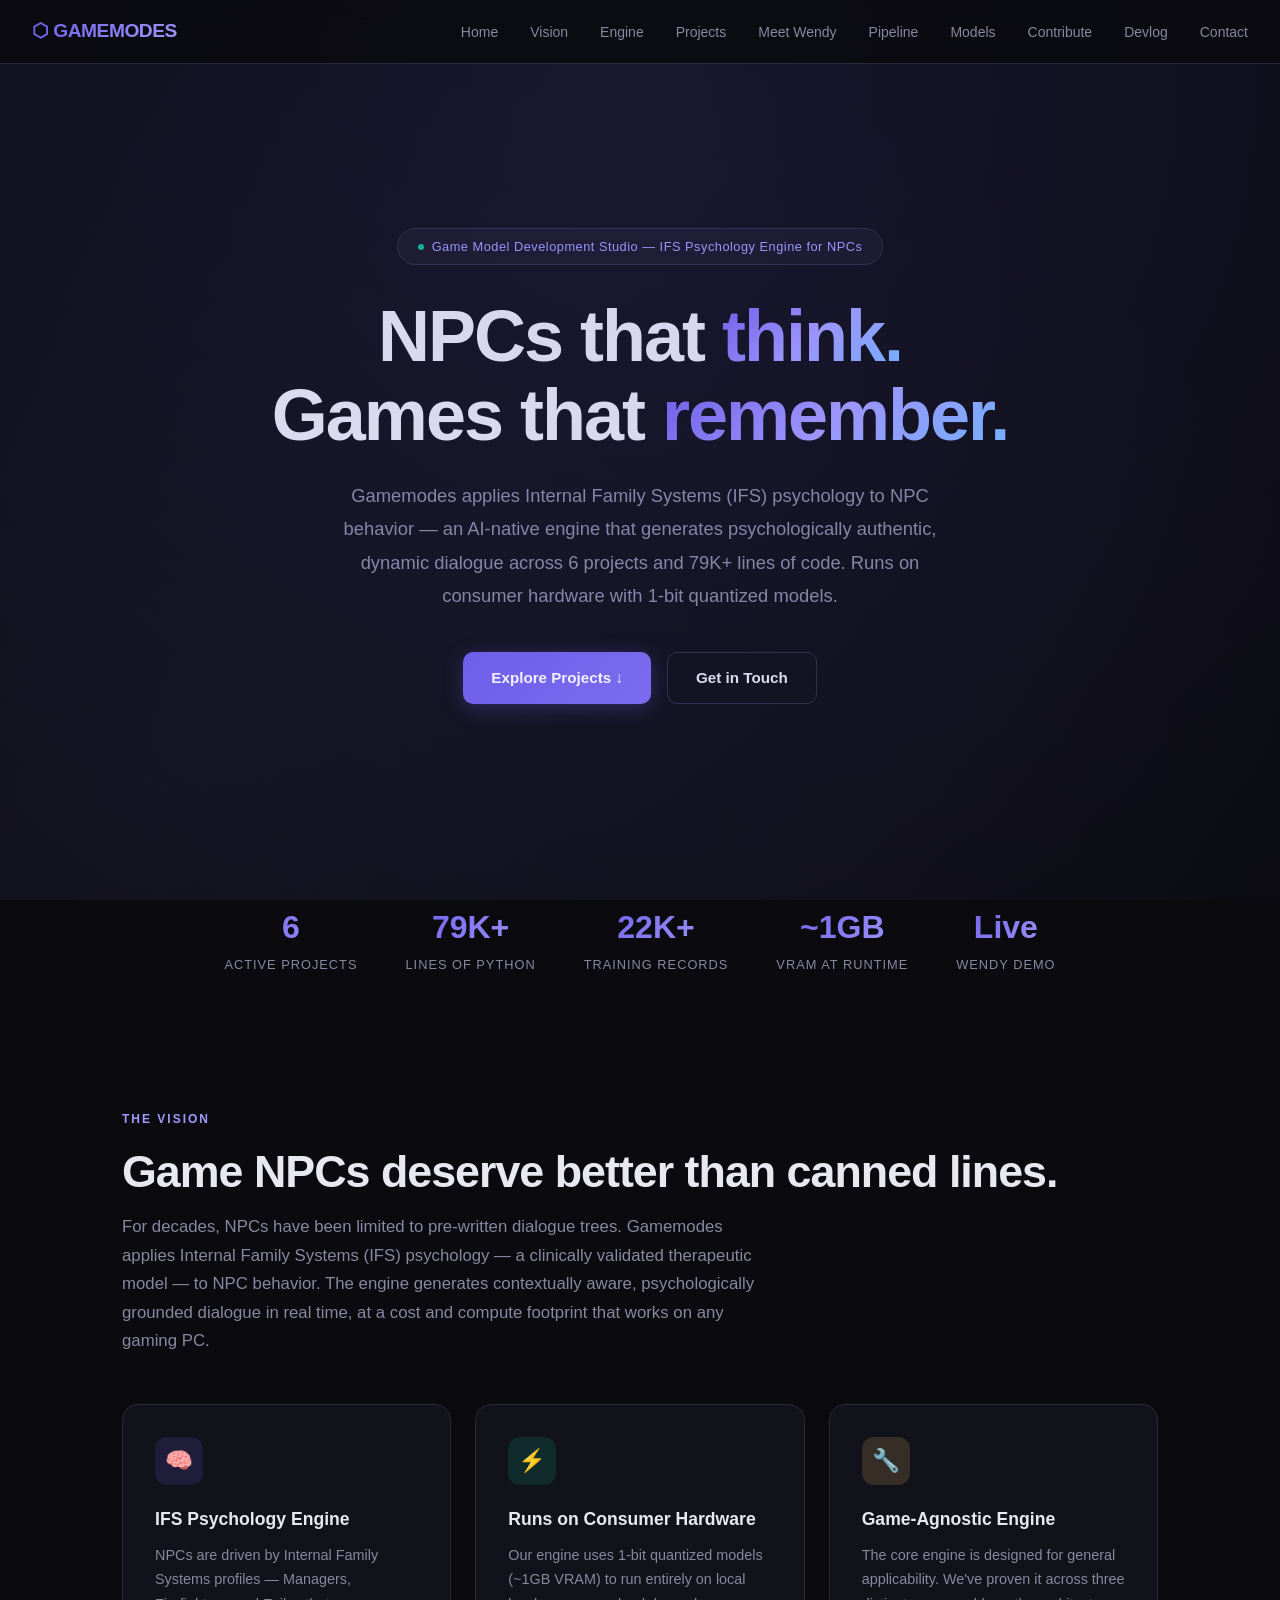
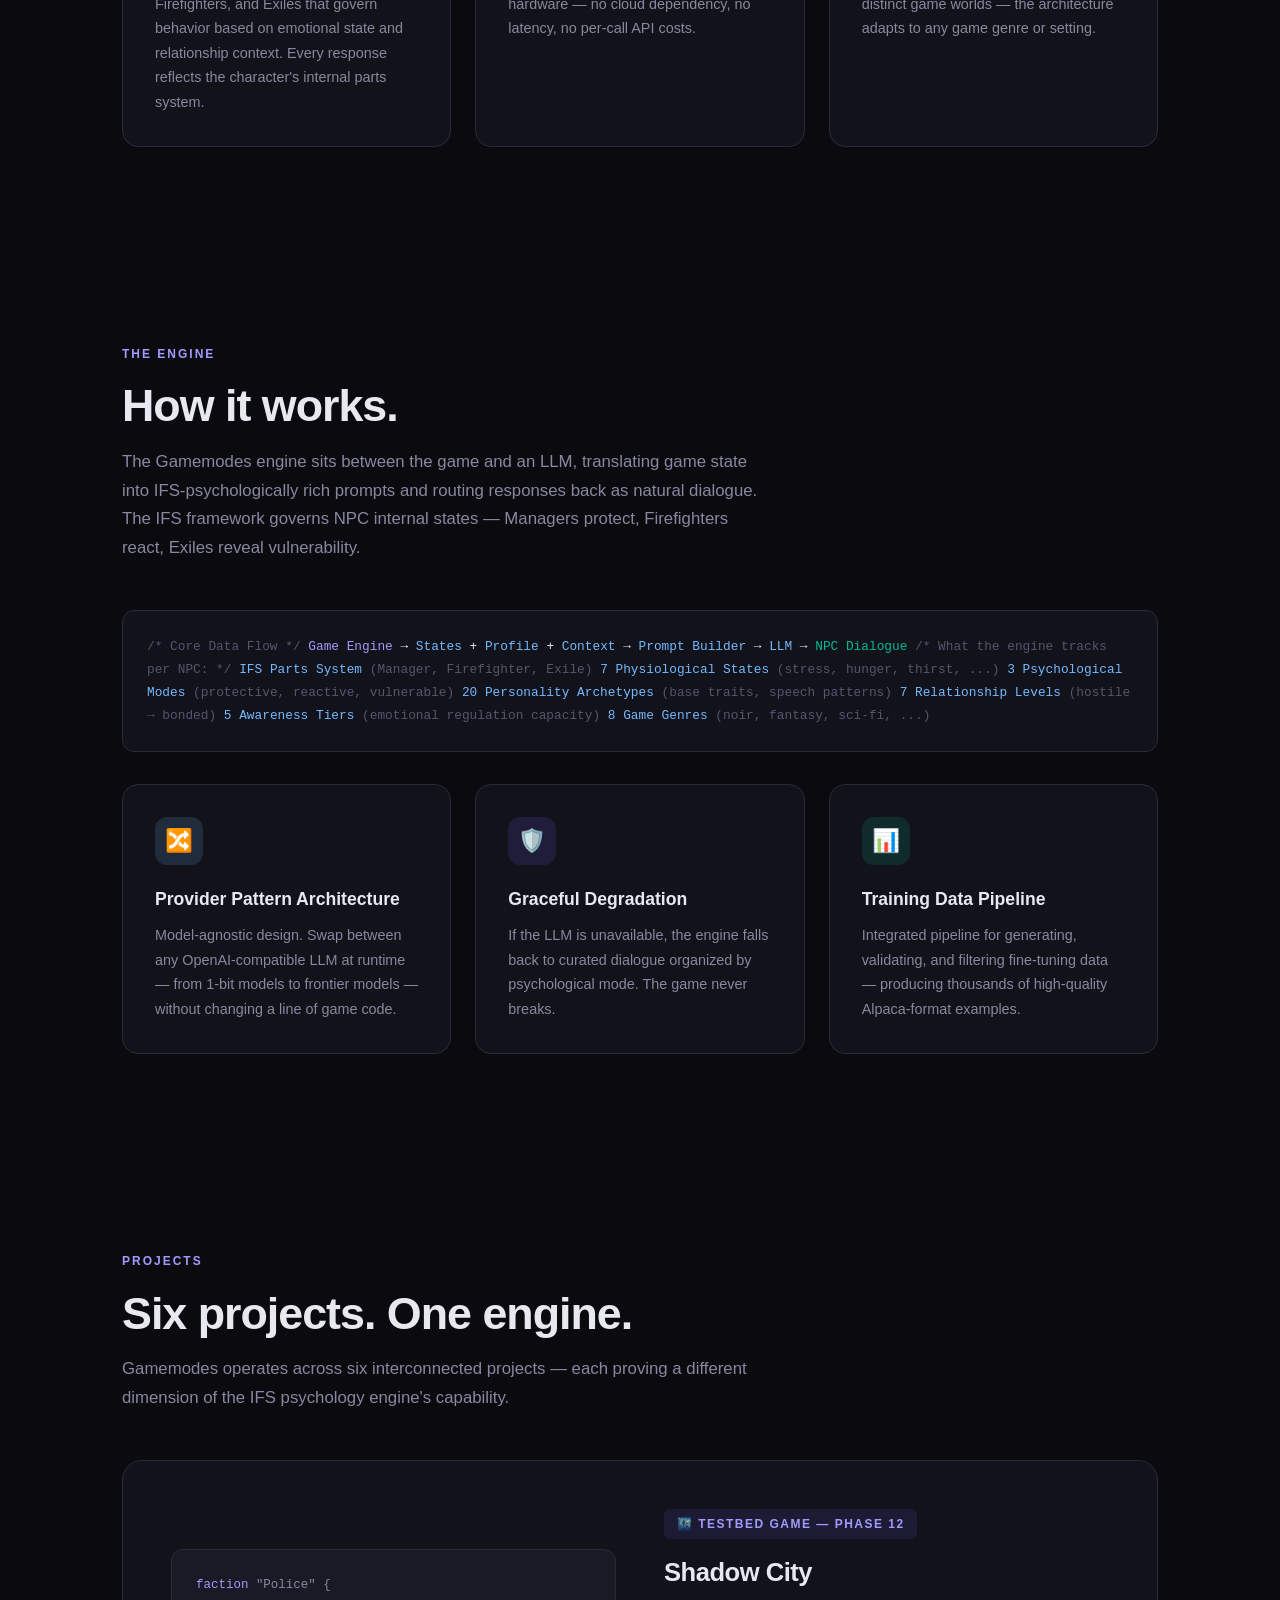
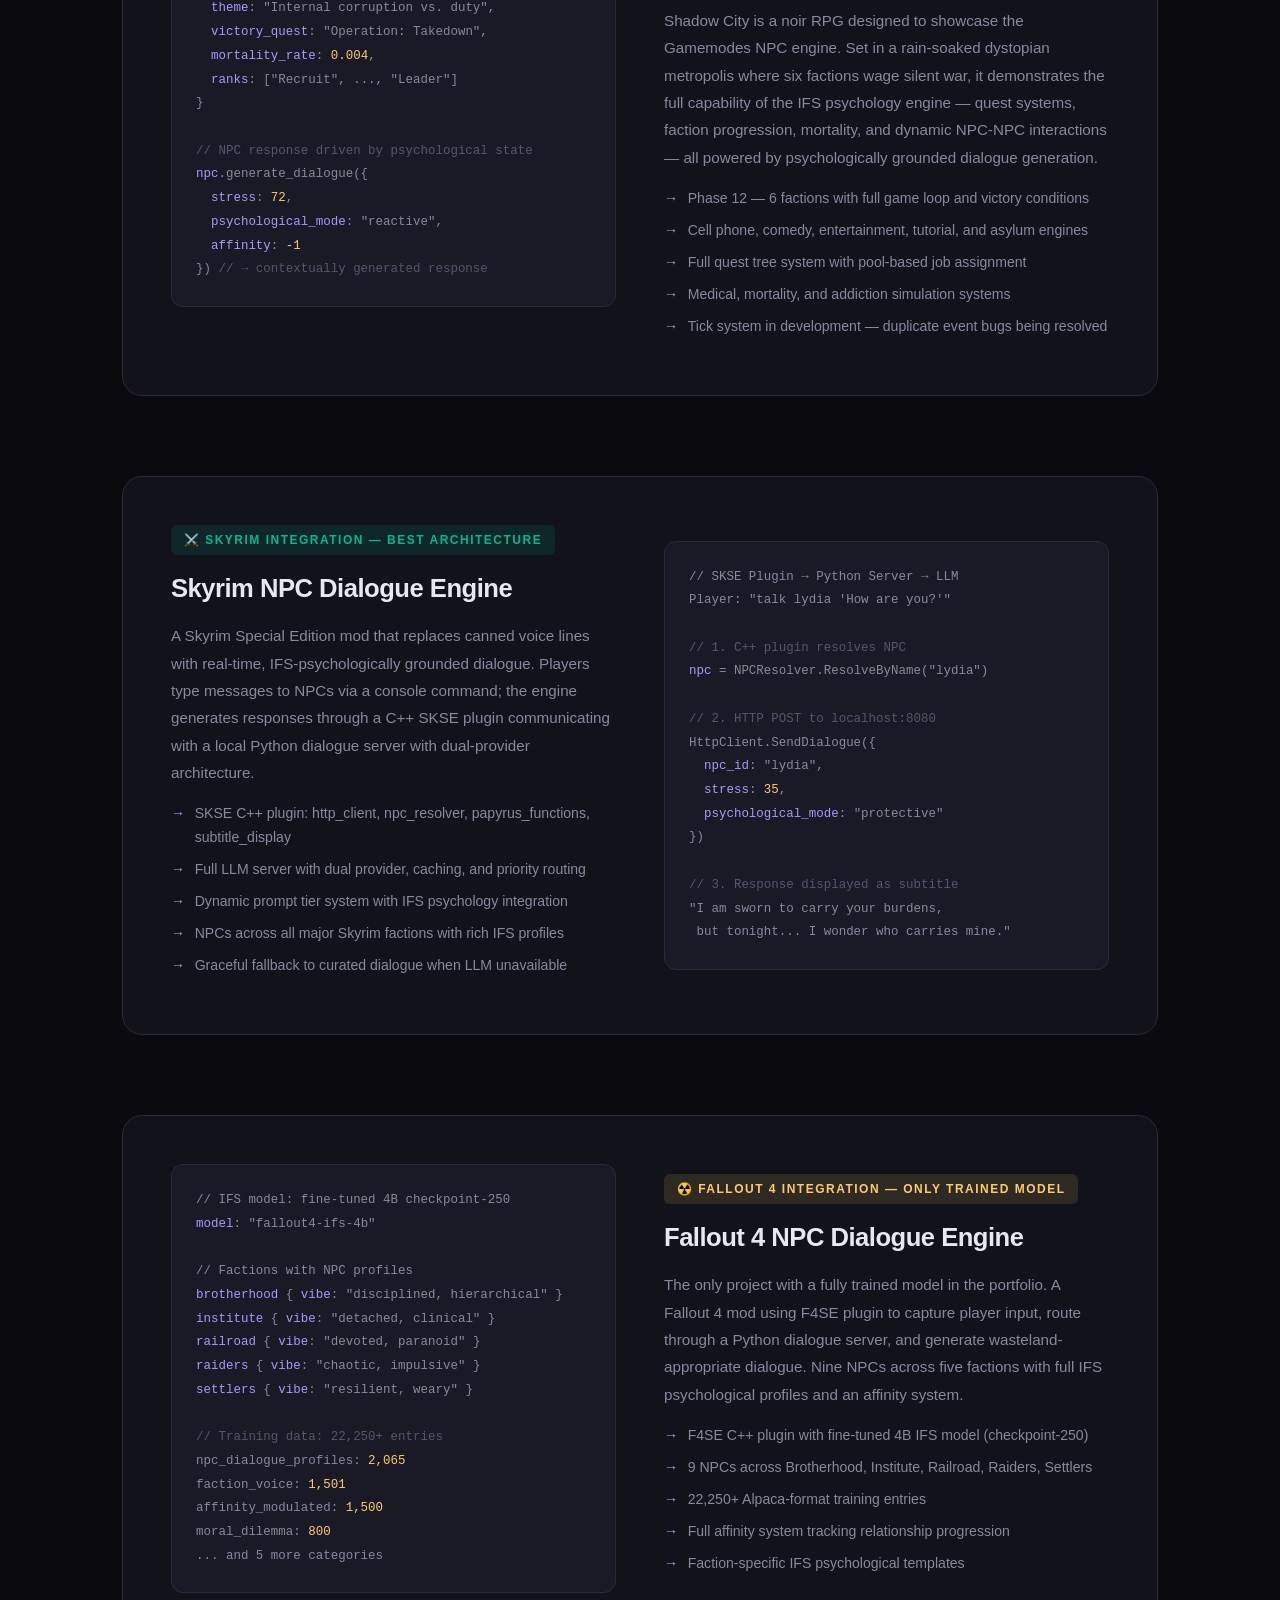
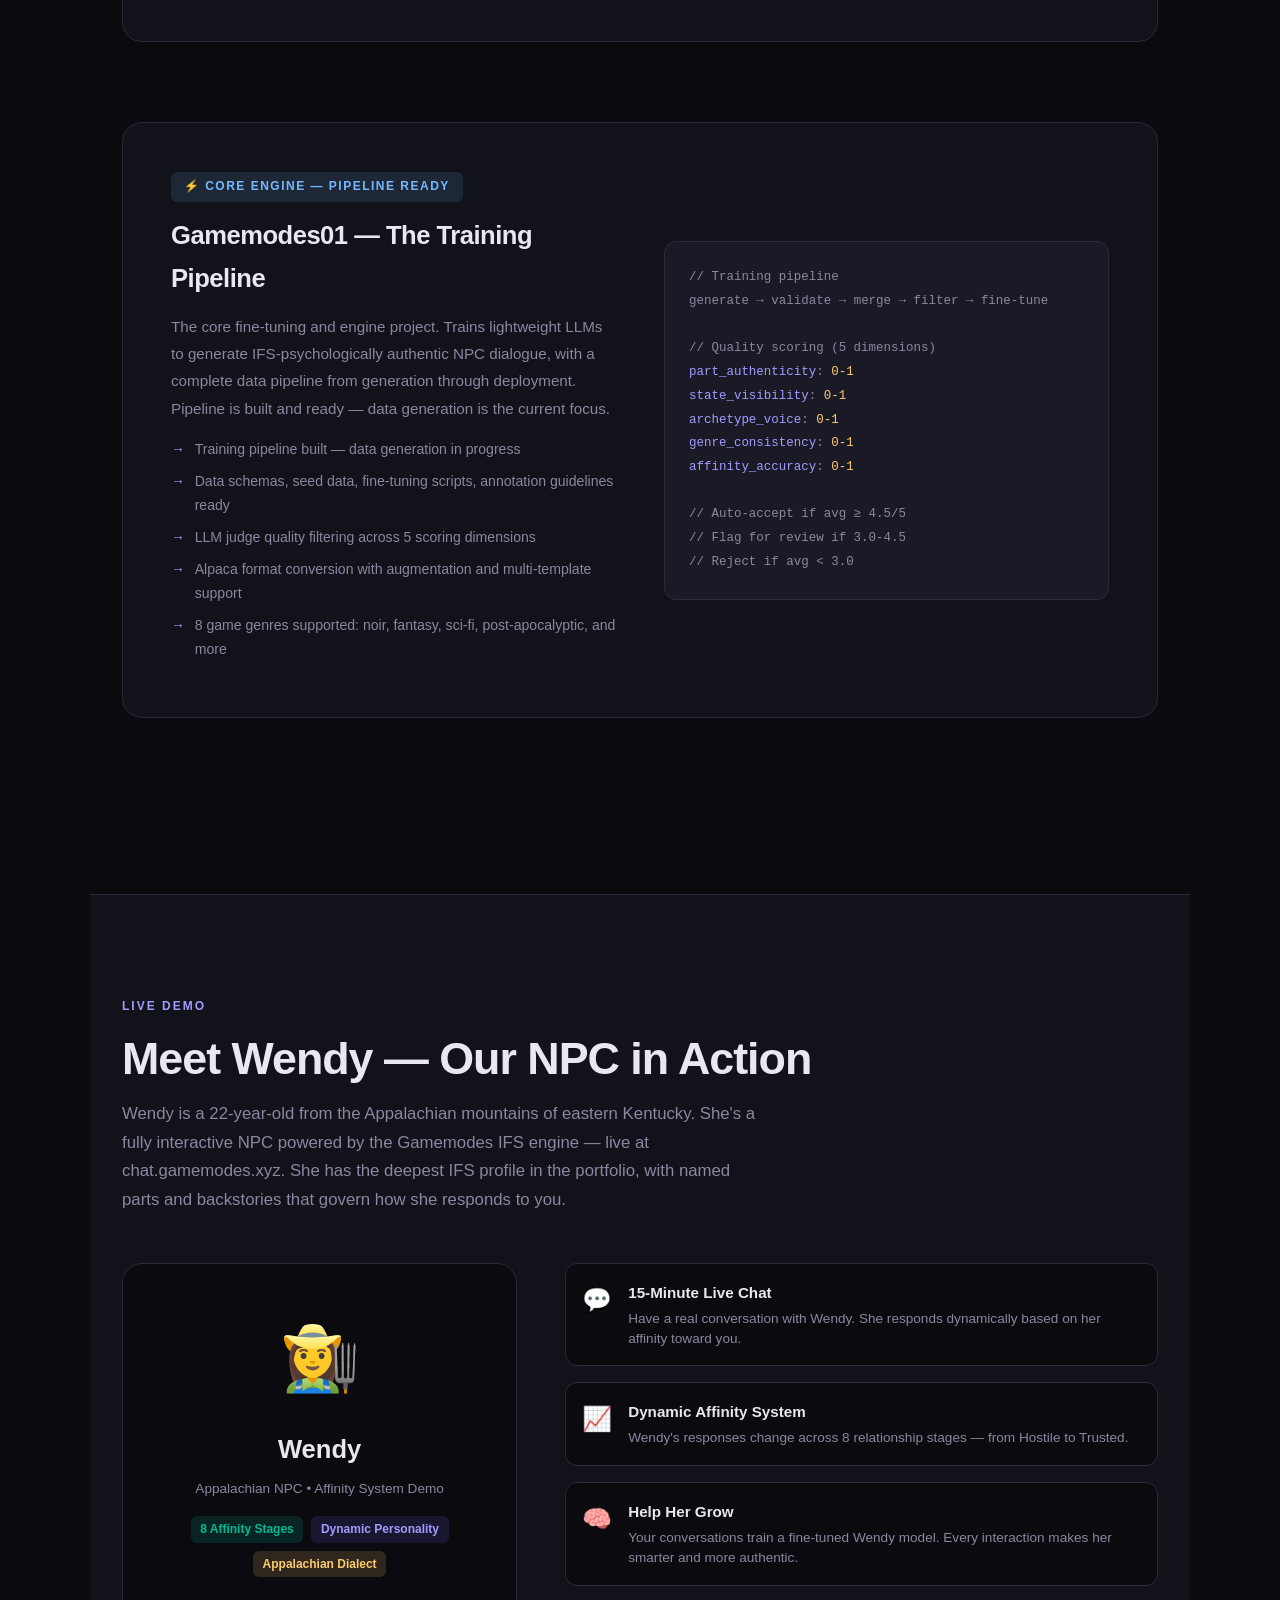
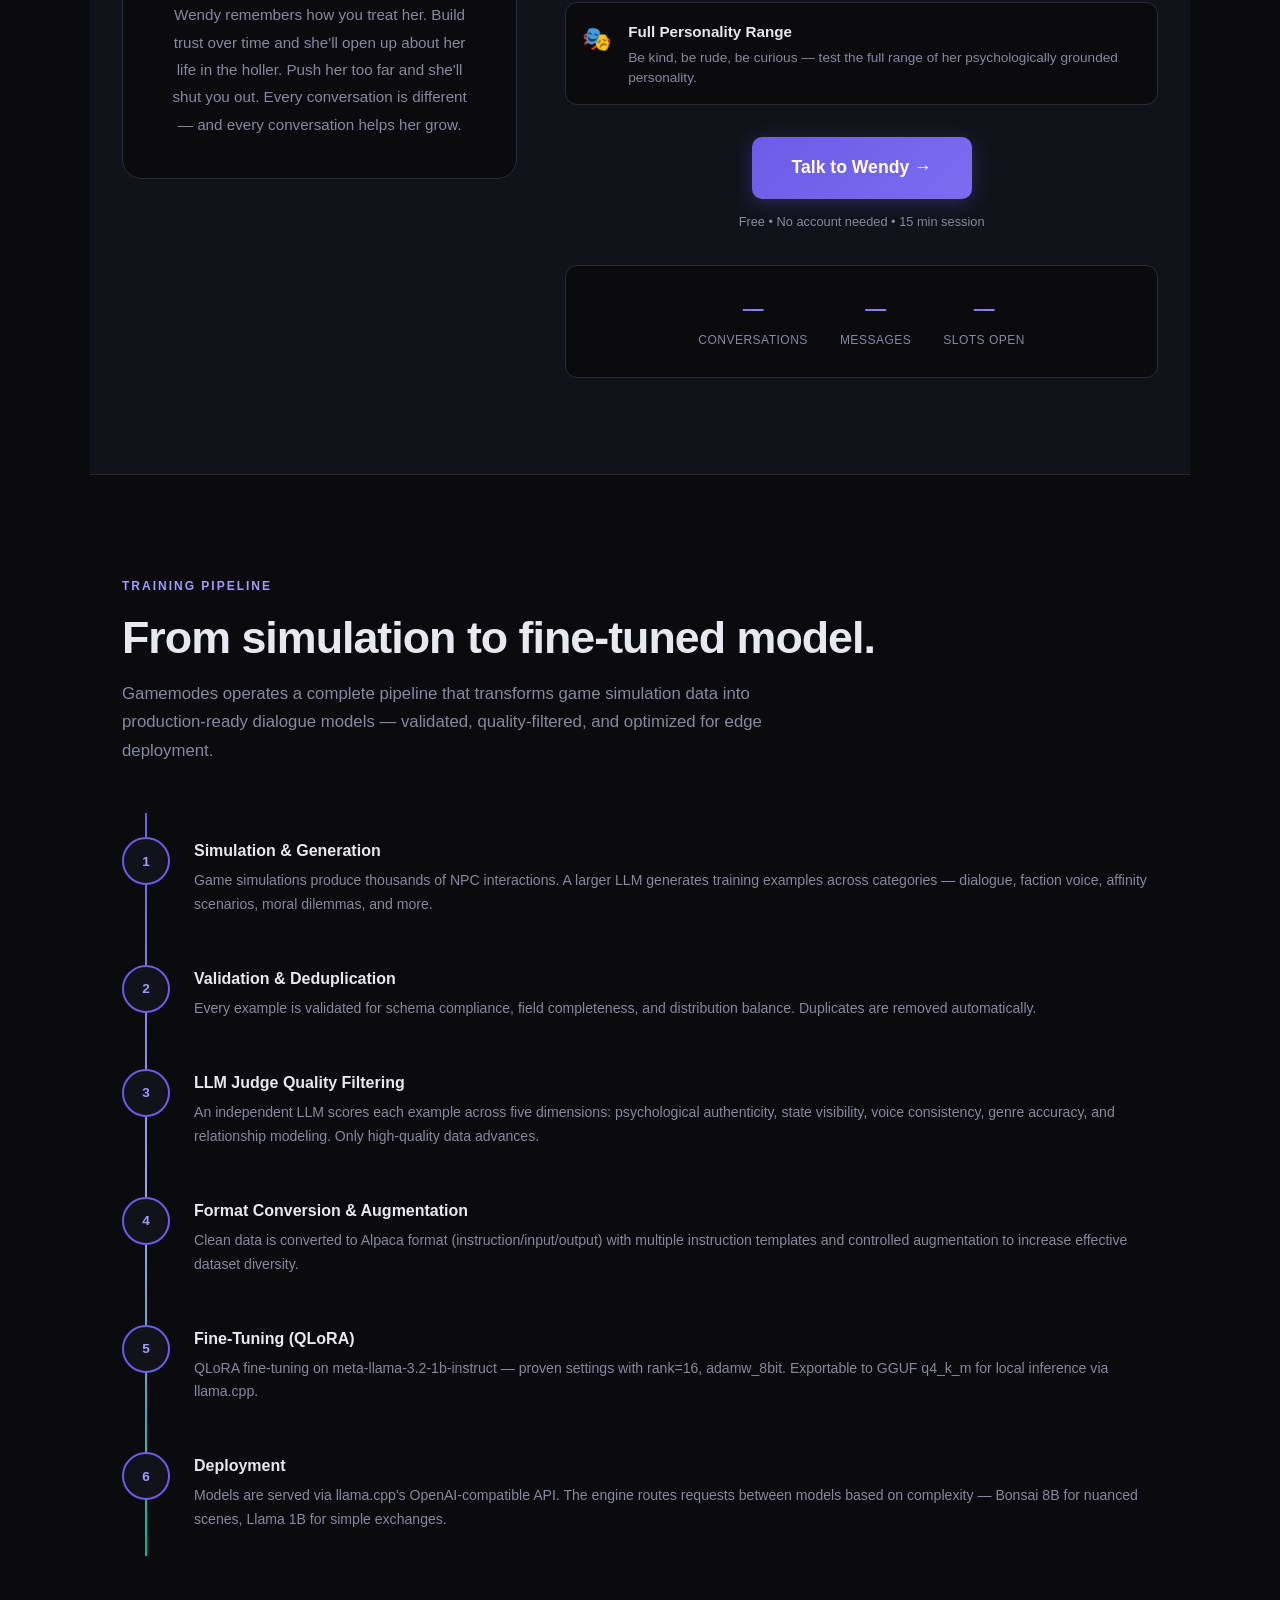
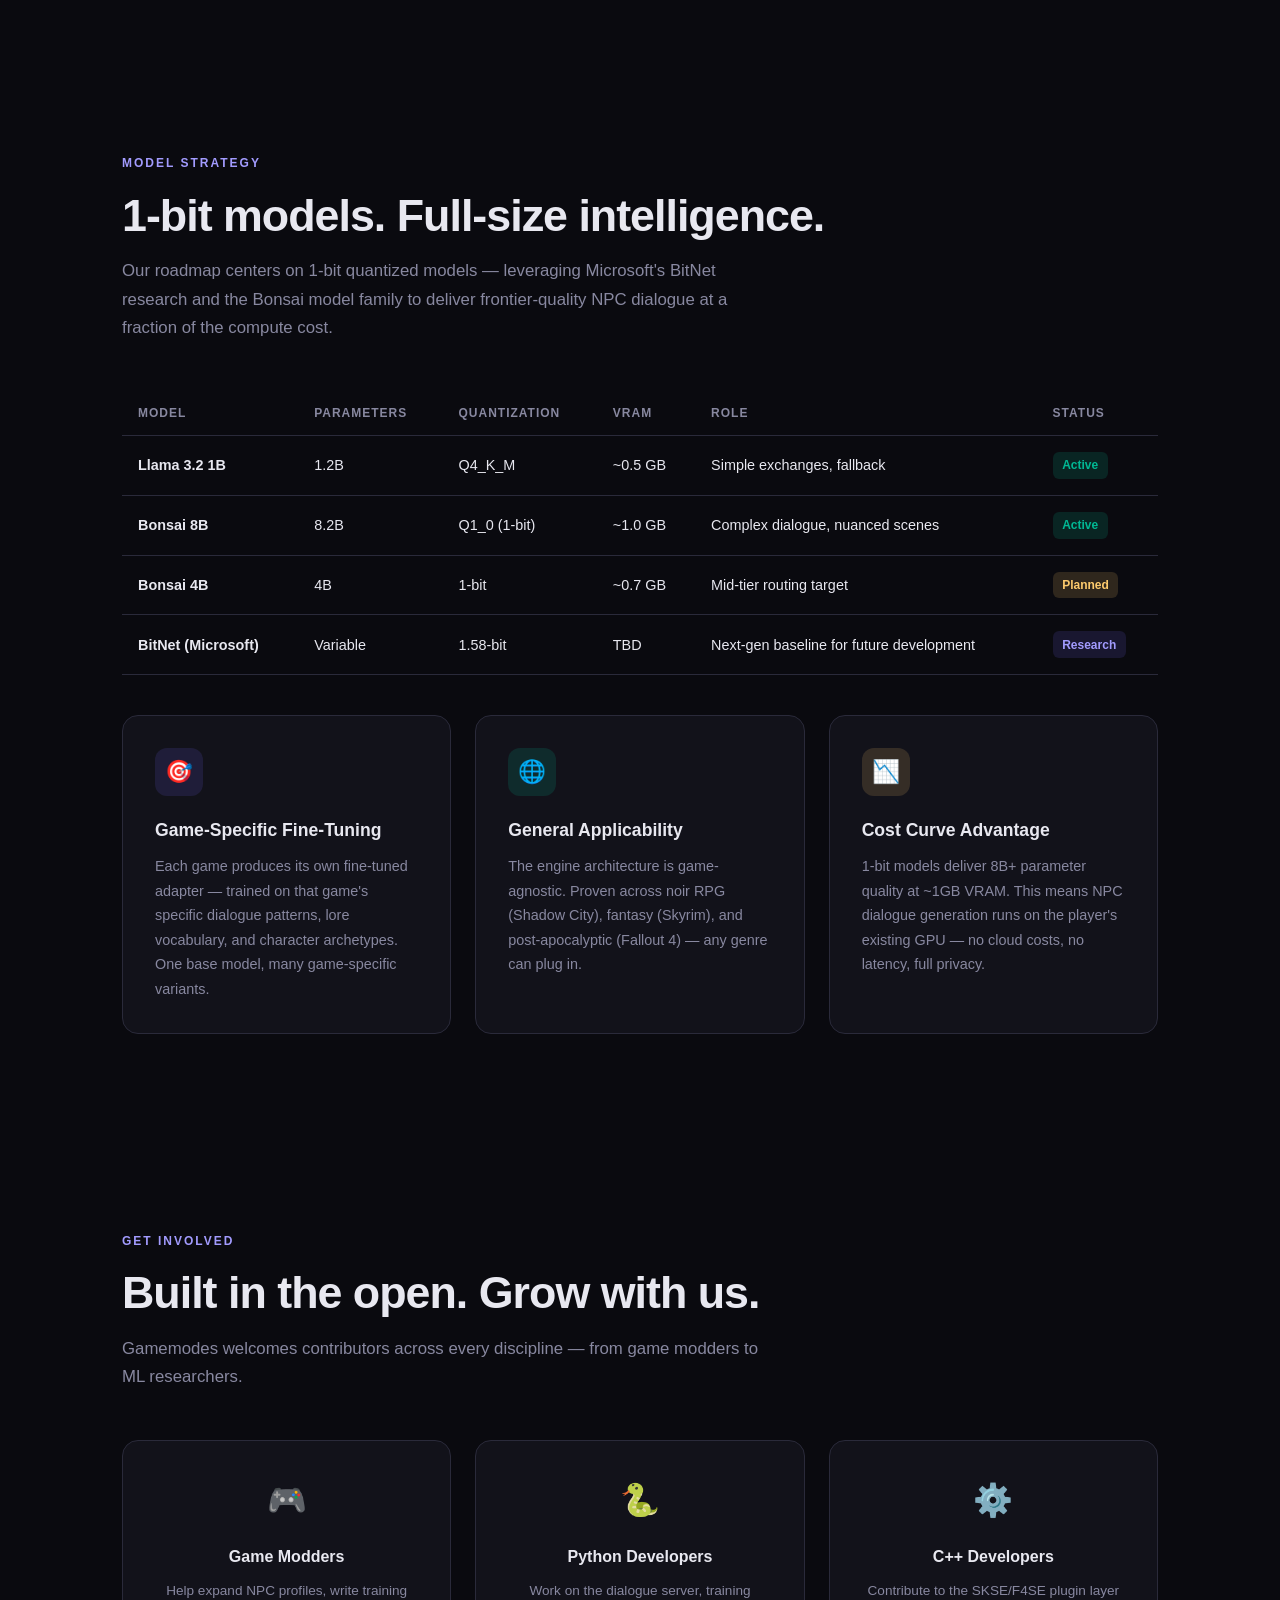
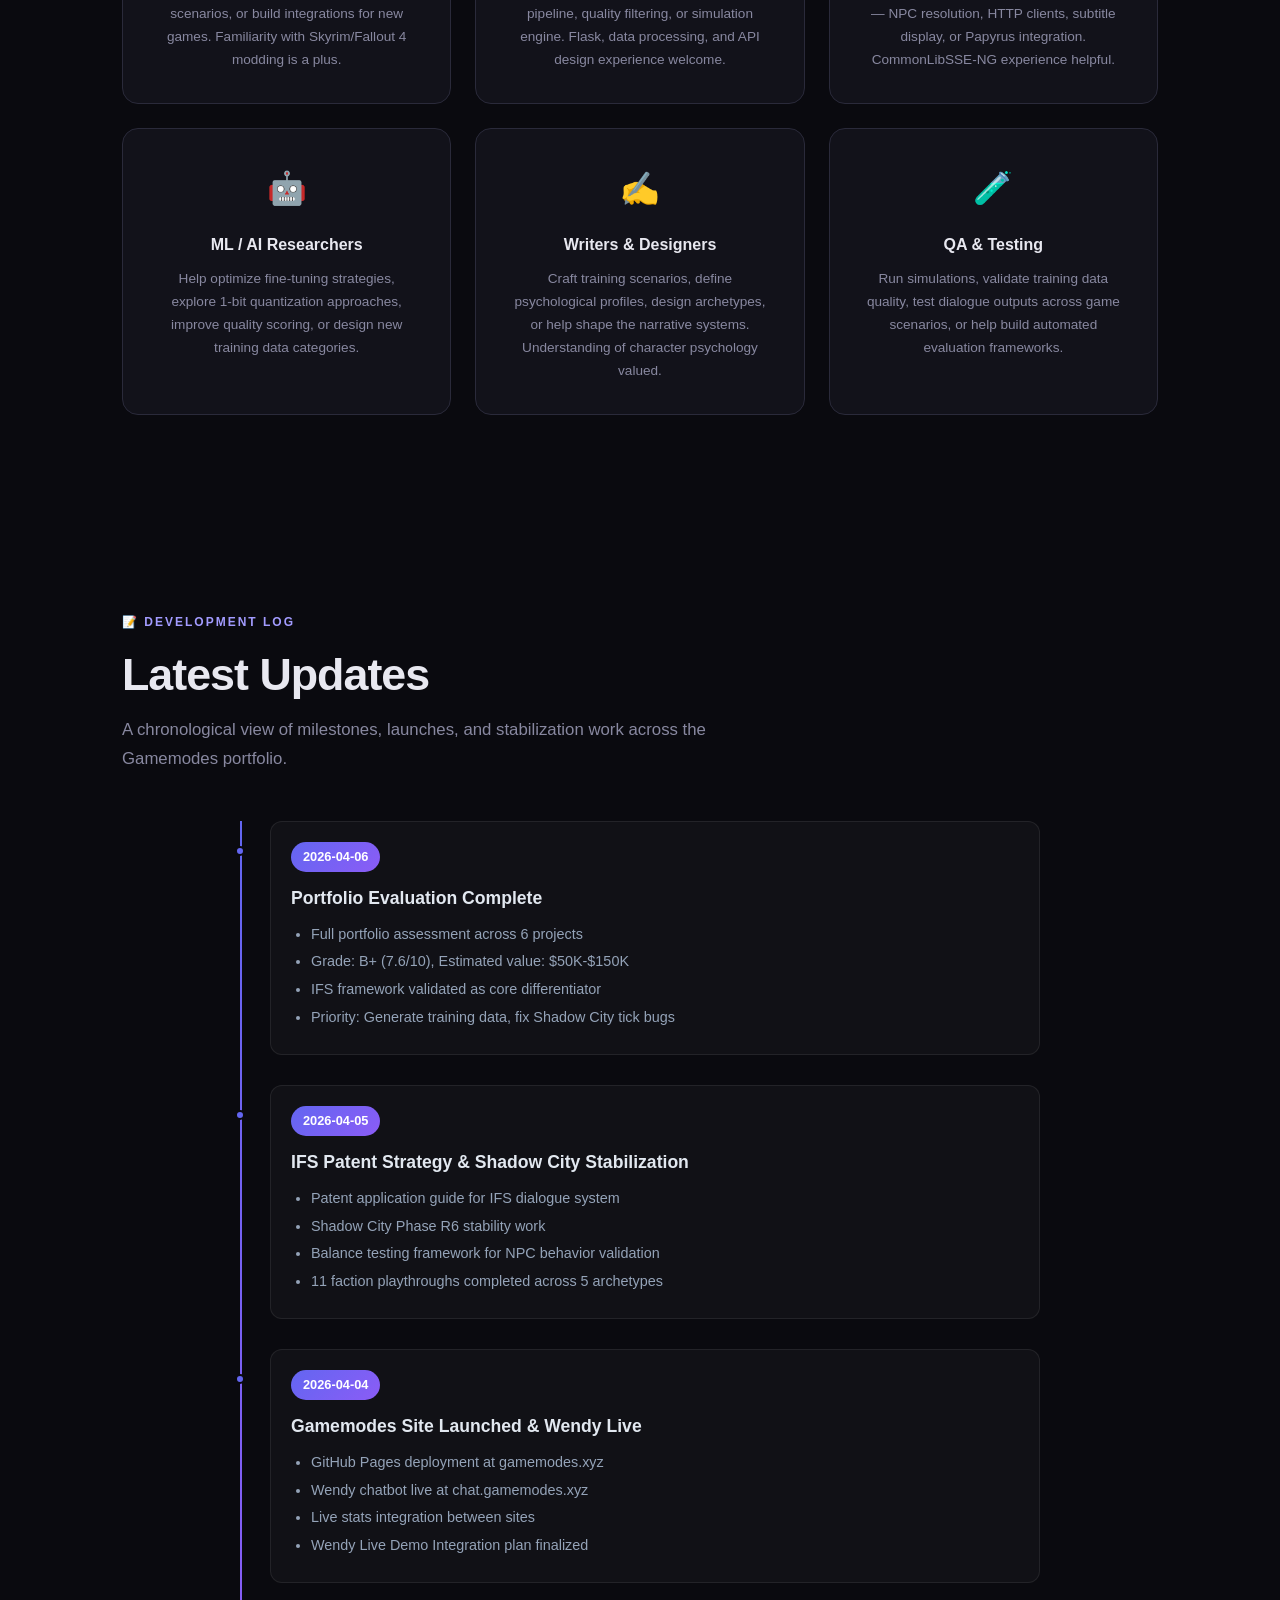
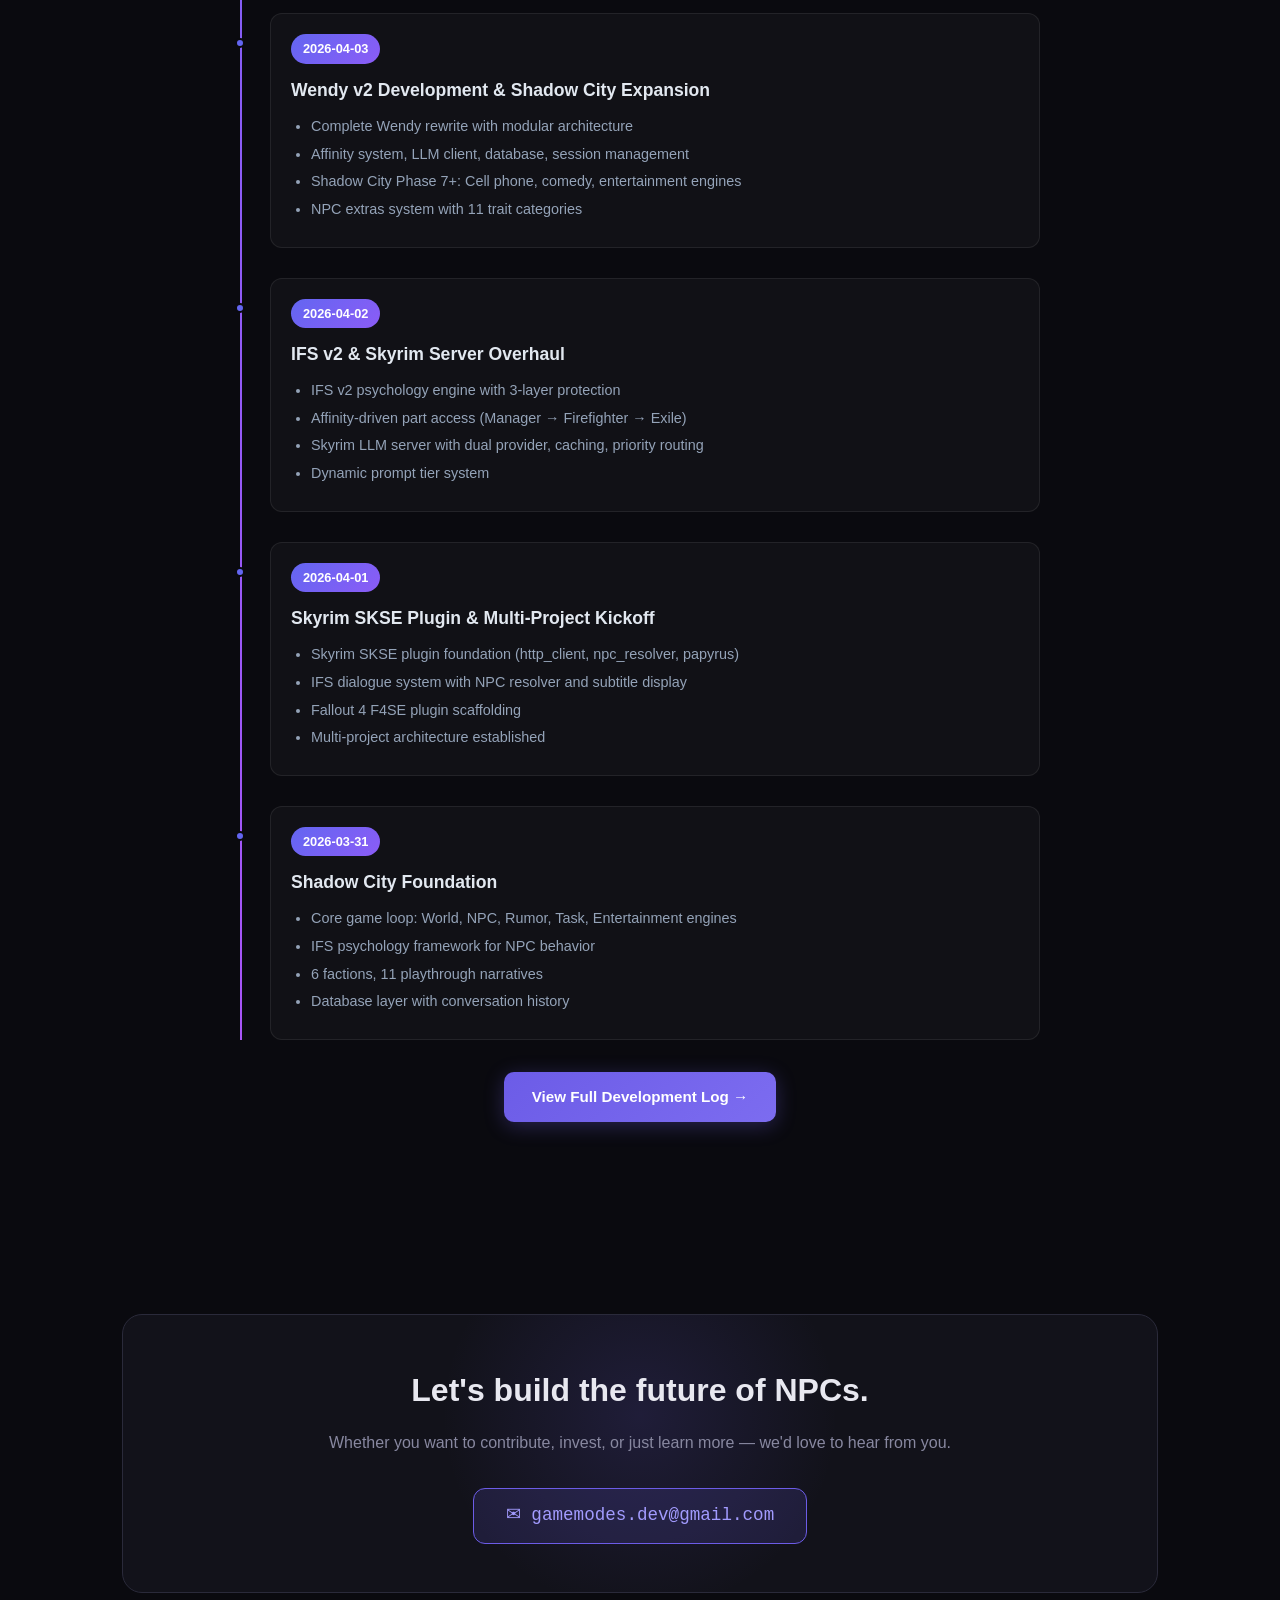
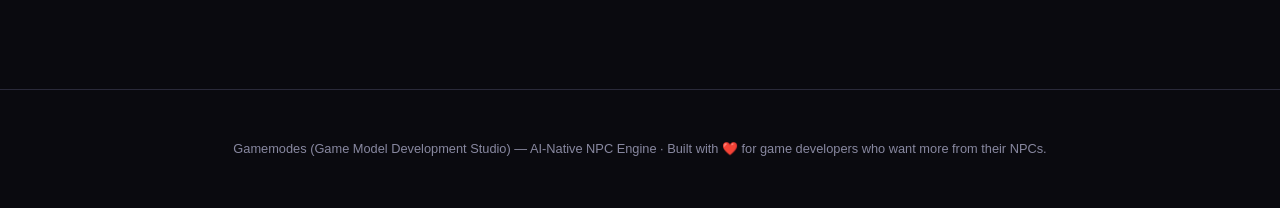
==== gamemodes-site/index.html @ aaffad63 "fix: remove orphaned submodule reference for gamemodes-site directory to fix GitHub Pages build" ====
<!DOCTYPE html>
<html lang="en">
<head>
<meta charset="UTF-8">
<meta name="viewport" content="width=device-width, initial-scale=1.0">
<title>Gamemodes — Game Model Development Studio</title>
<style>
  :root {
    --bg: #0a0a0f;
    --surface: #12121a;
    --surface2: #1a1a26;
    --border: #2a2a3a;
    --text: #e8e8f0;
    --text-dim: #8888a0;
    --accent: #6c5ce7;
    --accent2: #a29bfe;
    --accent-glow: rgba(108,92,231,0.15);
    --green: #00b894;
    --orange: #fdcb6e;
    --red: #e17055;
    --font: 'Inter', -apple-system, BlinkMacSystemFont, 'Segoe UI', sans-serif;
    --mono: 'JetBrains Mono', 'Fira Code', monospace;
  }

  @import url('https://fonts.googleapis.com/css2?family=Inter:wght@300;400;500;600;700;800;900&family=JetBrains+Mono:wght@400;500&display=swap');

  *, *::before, *::after { margin: 0; padding: 0; box-sizing: border-box; }

  html { scroll-behavior: smooth; }

  body {
    font-family: var(--font);
    background: var(--bg);
    color: var(--text);
    line-height: 1.7;
    -webkit-font-smoothing: antialiased;
  }

  /* ── NAV ─────────────────────────────────────── */
  nav {
    position: fixed; top: 0; left: 0; right: 0; z-index: 100;
    background: rgba(10,10,15,0.85);
    backdrop-filter: blur(20px);
    border-bottom: 1px solid var(--border);
    padding: 0 2rem;
    height: 64px;
    display: flex; align-items: center; justify-content: space-between;
  }
  .nav-logo {
    font-weight: 800; font-size: 1.2rem;
    background: linear-gradient(135deg, var(--accent), var(--accent2));
    -webkit-background-clip: text; -webkit-text-fill-color: transparent;
    letter-spacing: -0.5px;
  }
  .nav-links { display: flex; gap: 2rem; list-style: none; }
  .nav-links a {
    color: var(--text-dim); text-decoration: none; font-size: 0.875rem;
    font-weight: 500; transition: color 0.2s;
  }
  .nav-links a:hover { color: var(--text); }

  /* ── HERO ────────────────────────────────────── */
  .hero {
    min-height: 100vh;
    display: flex; flex-direction: column; align-items: center; justify-content: center;
    text-align: center;
    padding: 6rem 2rem 4rem;
    position: relative;
    overflow: hidden;
  }
  .hero::before {
    content: '';
    position: absolute; top: -50%; left: -50%; width: 200%; height: 200%;
    background: radial-gradient(ellipse at 50% 30%, var(--accent-glow) 0%, transparent 60%),
                radial-gradient(ellipse at 30% 70%, rgba(162,155,254,0.06) 0%, transparent 50%);
    pointer-events: none;
  }
  .hero-badge {
    display: inline-flex; align-items: center; gap: 0.5rem;
    background: var(--surface);
    border: 1px solid var(--border);
    border-radius: 100px;
    padding: 0.4rem 1.2rem;
    font-size: 0.8rem; font-weight: 500;
    color: var(--accent2);
    margin-bottom: 2rem;
    letter-spacing: 0.5px;
  }
  .hero-badge .dot {
    width: 6px; height: 6px; border-radius: 50%;
    background: var(--green);
    animation: pulse 2s infinite;
  }
  @keyframes pulse {
    0%, 100% { opacity: 1; }
    50% { opacity: 0.4; }
  }
  .hero h1 {
    font-size: clamp(2.5rem, 6vw, 4.5rem);
    font-weight: 900;
    line-height: 1.1;
    letter-spacing: -2px;
    margin-bottom: 1.5rem;
    max-width: 800px;
  }
  .hero h1 .gradient {
    background: linear-gradient(135deg, var(--accent), var(--accent2), #74b9ff);
    -webkit-background-clip: text; -webkit-text-fill-color: transparent;
  }
  .hero p {
    font-size: 1.15rem;
    color: var(--text-dim);
    max-width: 600px;
    margin-bottom: 2.5rem;
    line-height: 1.8;
  }
  .hero-cta {
    display: flex; gap: 1rem; flex-wrap: wrap; justify-content: center;
  }
  .btn {
    display: inline-flex; align-items: center; gap: 0.5rem;
    padding: 0.75rem 1.75rem;
    border-radius: 10px;
    font-weight: 600; font-size: 0.95rem;
    text-decoration: none;
    transition: all 0.25s;
    cursor: pointer; border: none;
  }
  .btn-primary {
    background: linear-gradient(135deg, var(--accent), #7c6cf0);
    color: #fff;
    box-shadow: 0 4px 20px rgba(108,92,231,0.3);
  }
  .btn-primary:hover {
    transform: translateY(-2px);
    box-shadow: 0 8px 30px rgba(108,92,231,0.4);
  }
  .btn-ghost {
    background: transparent;
    border: 1px solid var(--border);
    color: var(--text);
  }
  .btn-ghost:hover {
    border-color: var(--accent);
    background: var(--accent-glow);
  }

  /* ── STATS BAR ──────────────────────────────── */
  .stats-bar {
    display: flex; justify-content: center; gap: 3rem; flex-wrap: wrap;
    padding: 2rem;
    margin-top: -2rem;
    position: relative; z-index: 2;
  }
  .stat {
    text-align: center;
  }
  .stat-value {
    font-size: 2rem; font-weight: 800;
    background: linear-gradient(135deg, var(--accent), var(--accent2));
    -webkit-background-clip: text; -webkit-text-fill-color: transparent;
  }
  .stat-label {
    font-size: 0.8rem; color: var(--text-dim);
    text-transform: uppercase; letter-spacing: 1px; font-weight: 500;
  }

  /* ── SECTIONS ────────────────────────────────── */
  section {
    padding: 6rem 2rem;
    max-width: 1100px;
    margin: 0 auto;
  }
  .section-label {
    display: inline-block;
    font-size: 0.75rem; font-weight: 600;
    text-transform: uppercase; letter-spacing: 2px;
    color: var(--accent2);
    margin-bottom: 1rem;
  }
  .section-title {
    font-size: clamp(1.8rem, 4vw, 2.8rem);
    font-weight: 800;
    line-height: 1.15;
    letter-spacing: -1px;
    margin-bottom: 1rem;
  }
  .section-desc {
    font-size: 1.05rem;
    color: var(--text-dim);
    max-width: 650px;
    margin-bottom: 3rem;
  }

  /* ── ARCHITECTURE ───────────────────────────── */
  .arch-grid {
    display: grid;
    grid-template-columns: repeat(auto-fit, minmax(300px, 1fr));
    gap: 1.5rem;
  }
  .arch-card {
    background: var(--surface);
    border: 1px solid var(--border);
    border-radius: 16px;
    padding: 2rem;
    transition: all 0.3s;
  }
  .arch-card:hover {
    border-color: var(--accent);
    transform: translateY(-4px);
    box-shadow: 0 12px 40px rgba(0,0,0,0.3);
  }
  .arch-card .icon {
    width: 48px; height: 48px;
    border-radius: 12px;
    display: flex; align-items: center; justify-content: center;
    font-size: 1.4rem;
    margin-bottom: 1.25rem;
  }
  .arch-card h3 {
    font-size: 1.1rem; font-weight: 700;
    margin-bottom: 0.5rem;
  }
  .arch-card p {
    color: var(--text-dim); font-size: 0.9rem; line-height: 1.7;
  }

  /* ── PROJECTS ────────────────────────────────── */
  .project {
    display: grid;
    grid-template-columns: 1fr 1fr;
    gap: 3rem;
    align-items: center;
    margin-bottom: 5rem;
    padding: 3rem;
    background: var(--surface);
    border: 1px solid var(--border);
    border-radius: 20px;
  }
  .project:nth-child(even) { direction: rtl; }
  .project:nth-child(even) > * { direction: ltr; }
  .project-label {
    display: inline-flex; align-items: center; gap: 0.5rem;
    font-size: 0.75rem; font-weight: 600;
    text-transform: uppercase; letter-spacing: 1.5px;
    margin-bottom: 0.75rem;
    padding: 0.3rem 0.8rem;
    border-radius: 6px;
  }
  .project h3 {
    font-size: 1.6rem; font-weight: 800;
    letter-spacing: -0.5px;
    margin-bottom: 0.75rem;
  }
  .project p {
    color: var(--text-dim); font-size: 0.95rem; line-height: 1.8;
    margin-bottom: 1rem;
  }
  .project-features {
    list-style: none; padding: 0;
  }
  .project-features li {
    display: flex; align-items: flex-start; gap: 0.6rem;
    font-size: 0.88rem;
    color: var(--text-dim);
    margin-bottom: 0.5rem;
  }
  .project-features li::before {
    content: '→';
    color: var(--accent2);
    font-weight: 600;
    flex-shrink: 0;
  }
  .project-visual {
    background: var(--surface2);
    border: 1px solid var(--border);
    border-radius: 12px;
    padding: 1.5rem;
    font-family: var(--mono);
    font-size: 0.78rem;
    line-height: 1.9;
    color: var(--text-dim);
    overflow-x: auto;
  }
  .project-visual .hl { color: var(--accent2); }
  .project-visual .hl2 { color: var(--green); }
  .project-visual .hl3 { color: var(--orange); }
  .project-visual .comment { color: #555570; }

  /* ── PIPELINE ────────────────────────────────── */
  .pipeline {
    display: flex;
    flex-direction: column;
    gap: 0;
    position: relative;
  }
  .pipeline::before {
    content: '';
    position: absolute;
    left: 23px;
    top: 0; bottom: 0;
    width: 2px;
    background: linear-gradient(180deg, var(--accent), var(--accent2), var(--green));
  }
  .pipeline-step {
    display: flex; gap: 1.5rem;
    padding: 1.5rem 0;
    position: relative;
  }
  .pipeline-dot {
    width: 48px; height: 48px; flex-shrink: 0;
    border-radius: 50%;
    background: var(--surface);
    border: 2px solid var(--accent);
    display: flex; align-items: center; justify-content: center;
    font-weight: 700; font-size: 0.85rem;
    color: var(--accent2);
    z-index: 1;
  }
  .pipeline-content h4 {
    font-size: 1rem; font-weight: 700;
    margin-bottom: 0.3rem;
  }
  .pipeline-content p {
    color: var(--text-dim); font-size: 0.88rem;
  }

  /* ── MODEL TABLE ─────────────────────────────── */
  .model-table {
    width: 100%;
    border-collapse: collapse;
    margin-top: 2rem;
  }
  .model-table th {
    text-align: left;
    font-size: 0.75rem;
    text-transform: uppercase;
    letter-spacing: 1px;
    color: var(--text-dim);
    padding: 0.75rem 1rem;
    border-bottom: 1px solid var(--border);
    font-weight: 600;
  }
  .model-table td {
    padding: 1rem;
    border-bottom: 1px solid var(--border);
    font-size: 0.9rem;
  }
  .model-table tr:hover td {
    background: var(--surface2);
  }
  .tag {
    display: inline-block;
    padding: 0.2rem 0.6rem;
    border-radius: 6px;
    font-size: 0.75rem;
    font-weight: 600;
  }
  .tag-green { background: rgba(0,184,148,0.15); color: var(--green); }
  .tag-orange { background: rgba(253,203,110,0.15); color: var(--orange); }
  .tag-purple { background: rgba(108,92,231,0.15); color: var(--accent2); }

  /* ── CONTRIBUTOR ─────────────────────────────── */
  .contrib-grid {
    display: grid;
    grid-template-columns: repeat(auto-fit, minmax(280px, 1fr));
    gap: 1.5rem;
  }
  .contrib-card {
    background: var(--surface);
    border: 1px solid var(--border);
    border-radius: 16px;
    padding: 2rem;
    text-align: center;
    transition: all 0.3s;
  }
  .contrib-card:hover {
    border-color: var(--accent);
    transform: translateY(-3px);
  }
  .contrib-card .icon {
    font-size: 2rem;
    margin-bottom: 1rem;
  }
  .contrib-card h3 {
    font-size: 1rem; font-weight: 700;
    margin-bottom: 0.5rem;
  }
  .contrib-card p {
    color: var(--text-dim); font-size: 0.85rem;
    line-height: 1.7;
  }

  /* ── CONTACT ─────────────────────────────────── */
  .contact-box {
    background: var(--surface);
    border: 1px solid var(--border);
    border-radius: 20px;
    padding: 3rem;
    text-align: center;
    position: relative;
    overflow: hidden;
  }
  .contact-box::before {
    content: '';
    position: absolute;
    top: -100px; left: 50%; transform: translateX(-50%);
    width: 400px; height: 400px;
    background: radial-gradient(circle, var(--accent-glow) 0%, transparent 70%);
    pointer-events: none;
  }
  .contact-box h2 {
    font-size: 2rem; font-weight: 800;
    margin-bottom: 0.75rem;
    position: relative;
  }
  .contact-box p {
    color: var(--text-dim);
    margin-bottom: 2rem;
    position: relative;
  }
  .email-link {
    display: inline-flex; align-items: center; gap: 0.6rem;
    font-family: var(--mono);
    font-size: 1.1rem;
    color: var(--accent2);
    text-decoration: none;
    padding: 0.75rem 2rem;
    border: 1px solid var(--accent);
    border-radius: 12px;
    transition: all 0.25s;
    position: relative;
    background: var(--accent-glow);
  }
  .email-link:hover {
    background: rgba(108,92,231,0.2);
    transform: translateY(-2px);
  }

  /* ── FOOTER ──────────────────────────────────── */
  footer {
    text-align: center;
    padding: 3rem 2rem;
    color: var(--text-dim);
    font-size: 0.8rem;
    border-top: 1px solid var(--border);
  }

  /* ── CODE BLOCK ──────────────────────────────── */
  .code-block {
    background: var(--surface);
    border: 1px solid var(--border);
    border-radius: 12px;
    padding: 1.5rem;
    font-family: var(--mono);
    font-size: 0.8rem;
    line-height: 1.8;
    overflow-x: auto;
    margin: 2rem 0;
  }
  .code-block .kw { color: var(--accent2); }
  .code-block .fn { color: #74b9ff; }
  .code-block .str { color: var(--green); }
  .code-block .cm { color: #555570; }

  /* ── WENDY SHOWCASE ──────────────────────────── */
  .wendy-showcase {
    display: grid;
    grid-template-columns: 1fr 1.5fr;
    gap: 3rem;
    align-items: start;
  }
  .wendy-card {
    background: var(--bg);
    border: 1px solid var(--border);
    border-radius: 20px;
    padding: 2.5rem;
    text-align: center;
  }
  .wendy-avatar {
    font-size: 4rem;
    margin-bottom: 1rem;
  }
  .wendy-card h3 {
    font-size: 1.6rem;
    font-weight: 800;
    margin-bottom: 0.3rem;
  }
  .wendy-subtitle {
    color: var(--text-dim);
    font-size: 0.85rem;
    margin-bottom: 1rem;
  }
  .wendy-traits {
    display: flex;
    gap: 0.5rem;
    justify-content: center;
    flex-wrap: wrap;
    margin-bottom: 1.5rem;
  }
  .wendy-description {
    color: var(--text-dim);
    font-size: 0.95rem;
    line-height: 1.8;
  }
  .wendy-demo-info {
    display: flex;
    flex-direction: column;
    gap: 2rem;
  }
  .wendy-feature-list {
    display: flex;
    flex-direction: column;
    gap: 1rem;
  }
  .wendy-feature {
    display: flex;
    gap: 1rem;
    align-items: flex-start;
    padding: 1rem;
    background: var(--bg);
    border: 1px solid var(--border);
    border-radius: 12px;
    transition: border-color 0.2s;
  }
  .wendy-feature:hover {
    border-color: var(--accent);
  }
  .wendy-feature-icon {
    font-size: 1.5rem;
    flex-shrink: 0;
  }
  .wendy-feature strong {
    display: block;
    font-size: 0.95rem;
    margin-bottom: 0.2rem;
  }
  .wendy-feature p {
    color: var(--text-dim);
    font-size: 0.85rem;
    line-height: 1.5;
  }
  .wendy-cta-area {
    text-align: center;
  }
  .wendy-cta-btn {
    font-size: 1.1rem;
    padding: 1rem 2.5rem;
  }
  .wendy-cta-note {
    color: var(--text-dim);
    font-size: 0.8rem;
    margin-top: 0.75rem;
  }
  .wendy-live-stats {
    display: flex;
    gap: 2rem;
    justify-content: center;
    padding: 1.5rem;
    background: var(--bg);
    border: 1px solid var(--border);
    border-radius: 12px;
  }
  .wendy-stat {
    text-align: center;
  }
  .wendy-stat-value {
    display: block;
    font-size: 1.3rem;
    font-weight: 800;
    background: linear-gradient(135deg, var(--accent), var(--accent2));
    -webkit-background-clip: text;
    -webkit-text-fill-color: transparent;
  }
  .wendy-stat-label {
    font-size: 0.75rem;
    color: var(--text-dim);
    text-transform: uppercase;
    letter-spacing: 0.5px;
  }

  /* ── RESPONSIVE ──────────────────────────────── */
  @media (max-width: 768px) {
    .project { grid-template-columns: 1fr; }
    .project:nth-child(even) { direction: ltr; }
    .nav-links { display: none; }
    .stats-bar { gap: 1.5rem; }
    section { padding: 4rem 1.5rem; }
    .wendy-showcase { grid-template-columns: 1fr; }
    .wendy-live-stats { flex-direction: column; gap: 1rem; }
  }

  /* ── DEVLOG TIMELINE ─────────────────────────── */
  .devlog-timeline {
    max-width: 800px;
    margin: 0 auto;
    position: relative;
    padding-left: 30px;
  }
  .devlog-timeline::before {
    content: '';
    position: absolute;
    left: 0;
    top: 0;
    bottom: 0;
    width: 2px;
    background: linear-gradient(180deg, #6366f1, #8b5cf6, #a855f7);
  }
  .devlog-entry {
    position: relative;
    margin-bottom: 30px;
    padding: 20px;
    background: rgba(255, 255, 255, 0.03);
    border-radius: 12px;
    border: 1px solid rgba(255, 255, 255, 0.08);
    transition: all 0.3s ease;
  }
  .devlog-entry:hover {
    background: rgba(255, 255, 255, 0.05);
    border-color: rgba(99, 102, 241, 0.3);
    transform: translateX(5px);
  }
  .devlog-entry::before {
    content: '';
    position: absolute;
    left: -36px;
    top: 24px;
    width: 10px;
    height: 10px;
    background: #6366f1;
    border-radius: 50%;
    border: 2px solid #0a0a0f;
  }
  .devlog-date {
    display: inline-block;
    background: linear-gradient(135deg, #6366f1, #8b5cf6);
    color: white;
    padding: 4px 12px;
    border-radius: 20px;
    font-size: 0.8rem;
    font-weight: 600;
    margin-bottom: 12px;
  }
  .devlog-entry h4 {
    color: #e2e8f0;
    margin-bottom: 10px;
    font-size: 1.1rem;
  }
  .devlog-entry ul {
    margin: 0;
    padding-left: 20px;
  }
  .devlog-entry li {
    color: #94a3b8;
    margin-bottom: 6px;
    font-size: 0.9rem;
    line-height: 1.5;
  }
</style>
</head>
<body>

<!-- NAV -->
<nav>
  <div class="nav-logo">⬡ GAMEMODES</div>
  <ul class="nav-links">
    <li><a href="#hero">Home</a></li>
    <li><a href="#vision">Vision</a></li>
    <li><a href="#engine">Engine</a></li>
    <li><a href="#projects">Projects</a></li>
    <li><a href="#wendy">Meet Wendy</a></li>
    <li><a href="#pipeline">Pipeline</a></li>
    <li><a href="#models">Models</a></li>
    <li><a href="#contribute">Contribute</a></li>
    <li><a href="devlog.html">Devlog</a></li>
    <li><a href="#contact">Contact</a></li>
  </ul>
</nav>

<!-- HERO -->
<div class="hero">
  <div class="hero-badge">
    <span class="dot"></span>
    Game Model Development Studio — IFS Psychology Engine for NPCs
  </div>
  <h1>
    NPCs that <span class="gradient">think.</span><br>
    Games that <span class="gradient">remember.</span>
  </h1>
  <p>
    Gamemodes applies Internal Family Systems (IFS) psychology to NPC behavior — an AI-native engine that generates psychologically authentic, dynamic dialogue across 6 projects and 79K+ lines of code. Runs on consumer hardware with 1-bit quantized models.
  </p>
  <div class="hero-cta">
    <a href="#projects" class="btn btn-primary">Explore Projects ↓</a>
    <a href="#contact" class="btn btn-ghost">Get in Touch</a>
  </div>
</div>

<!-- STATS -->
<div class="stats-bar">
  <div class="stat">
    <div class="stat-value">6</div>
    <div class="stat-label">Active Projects</div>
  </div>
  <div class="stat">
    <div class="stat-value">79K+</div>
    <div class="stat-label">Lines of Python</div>
  </div>
  <div class="stat">
    <div class="stat-value">22K+</div>
    <div class="stat-label">Training Records</div>
  </div>
  <div class="stat">
    <div class="stat-value">~1GB</div>
    <div class="stat-label">VRAM at Runtime</div>
  </div>
  <div class="stat">
    <div class="stat-value">Live</div>
    <div class="stat-label">Wendy Demo</div>
  </div>
</div>

<!-- VISION -->
<section id="vision">
  <span class="section-label">The Vision</span>
  <h2 class="section-title">Game NPCs deserve better than canned lines.</h2>
  <p class="section-desc">
    For decades, NPCs have been limited to pre-written dialogue trees. Gamemodes applies Internal Family Systems (IFS) psychology — a clinically validated therapeutic model — to NPC behavior. The engine generates contextually aware, psychologically grounded dialogue in real time, at a cost and compute footprint that works on any gaming PC.
  </p>

  <div class="arch-grid">
    <div class="arch-card">
      <div class="icon" style="background: rgba(108,92,231,0.15);">🧠</div>
      <h3>IFS Psychology Engine</h3>
      <p>NPCs are driven by Internal Family Systems profiles — Managers, Firefighters, and Exiles that govern behavior based on emotional state and relationship context. Every response reflects the character's internal parts system.</p>
    </div>
    <div class="arch-card">
      <div class="icon" style="background: rgba(0,184,148,0.15);">⚡</div>
      <h3>Runs on Consumer Hardware</h3>
      <p>Our engine uses 1-bit quantized models (~1GB VRAM) to run entirely on local hardware — no cloud dependency, no latency, no per-call API costs.</p>
    </div>
    <div class="arch-card">
      <div class="icon" style="background: rgba(253,203,110,0.15);">🔧</div>
      <h3>Game-Agnostic Engine</h3>
      <p>The core engine is designed for general applicability. We've proven it across three distinct game worlds — the architecture adapts to any game genre or setting.</p>
    </div>
  </div>
</section>

<!-- ENGINE -->
<section id="engine">
  <span class="section-label">The Engine</span>
  <h2 class="section-title">How it works.</h2>
  <p class="section-desc">
    The Gamemodes engine sits between the game and an LLM, translating game state into IFS-psychologically rich prompts and routing responses back as natural dialogue. The IFS framework governs NPC internal states — Managers protect, Firefighters react, Exiles reveal vulnerability.
  </p>

  <div class="code-block">
<span class="cm">/* Core Data Flow */</span>
<span class="kw">Game Engine</span> → <span class="fn">States</span> + <span class="fn">Profile</span> + <span class="fn">Context</span> → <span class="fn">Prompt Builder</span> → <span class="fn">LLM</span> → <span class="str">NPC Dialogue</span>

<span class="cm">/* What the engine tracks per NPC: */</span>
<span class="fn">IFS Parts System</span>       <span class="cm">(Manager, Firefighter, Exile)</span>
<span class="fn">7 Physiological States</span>  <span class="cm">(stress, hunger, thirst, ...)</span>
<span class="fn">3 Psychological Modes</span>   <span class="cm">(protective, reactive, vulnerable)</span>
<span class="fn">20 Personality Archetypes</span> <span class="cm">(base traits, speech patterns)</span>
<span class="fn">7 Relationship Levels</span>   <span class="cm">(hostile → bonded)</span>
<span class="fn">5 Awareness Tiers</span>       <span class="cm">(emotional regulation capacity)</span>
<span class="fn">8 Game Genres</span>           <span class="cm">(noir, fantasy, sci-fi, ...)</span>
  </div>

  <div class="arch-grid" style="margin-top: 2rem;">
    <div class="arch-card">
      <div class="icon" style="background: rgba(116,185,255,0.15);">🔀</div>
      <h3>Provider Pattern Architecture</h3>
      <p>Model-agnostic design. Swap between any OpenAI-compatible LLM at runtime — from 1-bit models to frontier models — without changing a line of game code.</p>
    </div>
    <div class="arch-card">
      <div class="icon" style="background: rgba(108,92,231,0.15);">🛡️</div>
      <h3>Graceful Degradation</h3>
      <p>If the LLM is unavailable, the engine falls back to curated dialogue organized by psychological mode. The game never breaks.</p>
    </div>
    <div class="arch-card">
      <div class="icon" style="background: rgba(0,184,148,0.15);">📊</div>
      <h3>Training Data Pipeline</h3>
      <p>Integrated pipeline for generating, validating, and filtering fine-tuning data — producing thousands of high-quality Alpaca-format examples.</p>
    </div>
  </div>
</section>

<!-- PROJECTS -->
<section id="projects">
  <span class="section-label">Projects</span>
  <h2 class="section-title">Six projects. One engine.</h2>
  <p class="section-desc">
    Gamemodes operates across six interconnected projects — each proving a different dimension of the IFS psychology engine's capability.
  </p>

  <!-- Shadow City -->
  <div class="project">
    <div>
      <div class="project-label" style="background: rgba(108,92,231,0.12); color: var(--accent2);">🌃 Testbed Game — Phase 12</div>
      <h3>Shadow City</h3>
      <p>
        Shadow City is a noir RPG designed to showcase the Gamemodes NPC engine. Set in a rain-soaked dystopian metropolis where six factions wage silent war, it demonstrates the full capability of the IFS psychology engine — quest systems, faction progression, mortality, and dynamic NPC-NPC interactions — all powered by psychologically grounded dialogue generation.
      </p>
      <ul class="project-features">
        <li>Phase 12 — 6 factions with full game loop and victory conditions</li>
        <li>Cell phone, comedy, entertainment, tutorial, and asylum engines</li>
        <li>Full quest tree system with pool-based job assignment</li>
        <li>Medical, mortality, and addiction simulation systems</li>
        <li>Tick system in development — duplicate event bugs being resolved</li>
      </ul>
    </div>
    <div class="project-visual">
<span class="hl">faction</span> <span class="str">"Police"</span> {<br>
&nbsp;&nbsp;<span class="hl">theme</span>: <span class="str">"Internal corruption vs. duty"</span>,<br>
&nbsp;&nbsp;<span class="hl">victory_quest</span>: <span class="str">"Operation: Takedown"</span>,<br>
&nbsp;&nbsp;<span class="hl">mortality_rate</span>: <span class="hl3">0.004</span>,<br>
&nbsp;&nbsp;<span class="hl">ranks</span>: [<span class="str">"Recruit"</span>, ..., <span class="str">"Leader"</span>]<br>
}<br><br>
<span class="comment">// NPC response driven by psychological state</span><br>
<span class="hl">npc</span>.<span class="fn">generate_dialogue</span>({<br>
&nbsp;&nbsp;<span class="hl">stress</span>: <span class="hl3">72</span>,<br>
&nbsp;&nbsp;<span class="hl">psychological_mode</span>: <span class="str">"reactive"</span>,<br>
&nbsp;&nbsp;<span class="hl">affinity</span>: <span class="hl3">-1</span><br>
}) <span class="comment">// → contextually generated response</span>
    </div>
  </div>

  <!-- Skyrim -->
  <div class="project">
    <div>
      <div class="project-label" style="background: rgba(0,184,148,0.12); color: var(--green);">⚔️ Skyrim Integration — Best Architecture</div>
      <h3>Skyrim NPC Dialogue Engine</h3>
      <p>
        A Skyrim Special Edition mod that replaces canned voice lines with real-time, IFS-psychologically grounded dialogue. Players type messages to NPCs via a console command; the engine generates responses through a C++ SKSE plugin communicating with a local Python dialogue server with dual-provider architecture.
      </p>
      <ul class="project-features">
        <li>SKSE C++ plugin: http_client, npc_resolver, papyrus_functions, subtitle_display</li>
        <li>Full LLM server with dual provider, caching, and priority routing</li>
        <li>Dynamic prompt tier system with IFS psychology integration</li>
        <li>NPCs across all major Skyrim factions with rich IFS profiles</li>
        <li>Graceful fallback to curated dialogue when LLM unavailable</li>
      </ul>
    </div>
    <div class="project-visual">
<span class="cm">// SKSE Plugin → Python Server → LLM</span><br>
<span class="kw">Player</span>: <span class="str">"talk lydia 'How are you?'"</span><br><br>
<span class="comment">// 1. C++ plugin resolves NPC</span><br>
<span class="hl">npc</span> = <span class="fn">NPCResolver</span>.<span class="fn">ResolveByName</span>(<span class="str">"lydia"</span>)<br><br>
<span class="comment">// 2. HTTP POST to localhost:8080</span><br>
<span class="fn">HttpClient</span>.<span class="fn">SendDialogue</span>({<br>
&nbsp;&nbsp;<span class="hl">npc_id</span>: <span class="str">"lydia"</span>,<br>
&nbsp;&nbsp;<span class="hl">stress</span>: <span class="hl3">35</span>,<br>
&nbsp;&nbsp;<span class="hl">psychological_mode</span>: <span class="str">"protective"</span><br>
})<br><br>
<span class="comment">// 3. Response displayed as subtitle</span><br>
<span class="str">"I am sworn to carry your burdens,<br>
&nbsp;but tonight... I wonder who carries mine."</span>
    </div>
  </div>

  <!-- Fallout 4 -->
  <div class="project">
    <div>
      <div class="project-label" style="background: rgba(253,203,110,0.12); color: var(--orange);">☢️ Fallout 4 Integration — Only Trained Model</div>
      <h3>Fallout 4 NPC Dialogue Engine</h3>
      <p>
        The only project with a fully trained model in the portfolio. A Fallout 4 mod using F4SE plugin to capture player input, route through a Python dialogue server, and generate wasteland-appropriate dialogue. Nine NPCs across five factions with full IFS psychological profiles and an affinity system.
      </p>
      <ul class="project-features">
        <li>F4SE C++ plugin with fine-tuned 4B IFS model (checkpoint-250)</li>
        <li>9 NPCs across Brotherhood, Institute, Railroad, Raiders, Settlers</li>
        <li>22,250+ Alpaca-format training entries</li>
        <li>Full affinity system tracking relationship progression</li>
        <li>Faction-specific IFS psychological templates</li>
      </ul>
    </div>
    <div class="project-visual">
<span class="cm">// IFS model: fine-tuned 4B checkpoint-250</span><br>
<span class="hl">model</span>: <span class="str">"fallout4-ifs-4b"</span><br><br>
<span class="cm">// Factions with NPC profiles</span><br>
<span class="hl">brotherhood</span> { <span class="hl">vibe</span>: <span class="str">"disciplined, hierarchical"</span> }<br>
<span class="hl">institute</span>   { <span class="hl">vibe</span>: <span class="str">"detached, clinical"</span> }<br>
<span class="hl">railroad</span>    { <span class="hl">vibe</span>: <span class="str">"devoted, paranoid"</span> }<br>
<span class="hl">raiders</span>     { <span class="hl">vibe</span>: <span class="str">"chaotic, impulsive"</span> }<br>
<span class="hl">settlers</span>    { <span class="hl">vibe</span>: <span class="str">"resilient, weary"</span> }<br><br>
<span class="comment">// Training data: 22,250+ entries</span><br>
<span class="fn">npc_dialogue_profiles</span>: <span class="hl3">2,065</span><br>
<span class="fn">faction_voice</span>: <span class="hl3">1,501</span><br>
<span class="fn">affinity_modulated</span>: <span class="hl3">1,500</span><br>
<span class="fn">moral_dilemma</span>: <span class="hl3">800</span><br>
<span class="cm">... and 5 more categories</span>
    </div>
  </div>

  <!-- Gamemodes Engine -->
  <div class="project">
    <div>
      <div class="project-label" style="background: rgba(116,185,255,0.12); color: #74b9ff;">⚡ Core Engine — Pipeline Ready</div>
      <h3>Gamemodes01 — The Training Pipeline</h3>
      <p>
        The core fine-tuning and engine project. Trains lightweight LLMs to generate IFS-psychologically authentic NPC dialogue, with a complete data pipeline from generation through deployment. Pipeline is built and ready — data generation is the current focus.
      </p>
      <ul class="project-features">
        <li>Training pipeline built — data generation in progress</li>
        <li>Data schemas, seed data, fine-tuning scripts, annotation guidelines ready</li>
        <li>LLM judge quality filtering across 5 scoring dimensions</li>
        <li>Alpaca format conversion with augmentation and multi-template support</li>
        <li>8 game genres supported: noir, fantasy, sci-fi, post-apocalyptic, and more</li>
      </ul>
    </div>
    <div class="project-visual">
<span class="cm">// Training pipeline</span><br>
<span class="fn">generate</span> → <span class="fn">validate</span> → <span class="fn">merge</span> → <span class="fn">filter</span> → <span class="fn">fine-tune</span><br><br>
<span class="cm">// Quality scoring (5 dimensions)</span><br>
<span class="hl">part_authenticity</span>: <span class="hl3">0-1</span><br>
<span class="hl">state_visibility</span>: <span class="hl3">0-1</span><br>
<span class="hl">archetype_voice</span>: <span class="hl3">0-1</span><br>
<span class="hl">genre_consistency</span>: <span class="hl3">0-1</span><br>
<span class="hl">affinity_accuracy</span>: <span class="hl3">0-1</span><br><br>
<span class="cm">// Auto-accept if avg ≥ 4.5/5</span><br>
<span class="cm">// Flag for review if 3.0-4.5</span><br>
<span class="cm">// Reject if avg &lt; 3.0</span>
    </div>
  </div>
</section>

<!-- MEET WENDY -->
<section id="wendy" style="background: var(--surface); border-top: 1px solid var(--border); border-bottom: 1px solid var(--border); padding: 6rem 2rem;">
  <div style="max-width: 1100px; margin: 0 auto;">
    <span class="section-label">Live Demo</span>
    <h2 class="section-title">Meet Wendy — Our NPC in Action</h2>
    <p class="section-desc">
      Wendy is a 22-year-old from the Appalachian mountains of eastern Kentucky. She's a fully interactive NPC powered by the Gamemodes IFS engine — live at chat.gamemodes.xyz. She has the deepest IFS profile in the portfolio, with named parts and backstories that govern how she responds to you.
    </p>

    <div class="wendy-showcase">
      <!-- Left: Wendy character card -->
      <div class="wendy-card">
        <div class="wendy-avatar">👩‍🌾</div>
        <h3>Wendy</h3>
        <p class="wendy-subtitle">Appalachian NPC • Affinity System Demo</p>
        <div class="wendy-traits">
          <span class="tag tag-green">8 Affinity Stages</span>
          <span class="tag tag-purple">Dynamic Personality</span>
          <span class="tag tag-orange">Appalachian Dialect</span>
        </div>
        <p class="wendy-description">
          Wendy remembers how you treat her. Build trust over time and she'll open up about her life in the holler. Push her too far and she'll shut you out. Every conversation is different — and every conversation helps her grow.
        </p>
      </div>

      <!-- Right: Demo info + CTA -->
      <div class="wendy-demo-info">
        <div class="wendy-feature-list">
          <div class="wendy-feature">
            <span class="wendy-feature-icon">💬</span>
            <div>
              <strong>15-Minute Live Chat</strong>
              <p>Have a real conversation with Wendy. She responds dynamically based on her affinity toward you.</p>
            </div>
          </div>
          <div class="wendy-feature">
            <span class="wendy-feature-icon">📈</span>
            <div>
              <strong>Dynamic Affinity System</strong>
              <p>Wendy's responses change across 8 relationship stages — from Hostile to Trusted.</p>
            </div>
          </div>
          <div class="wendy-feature">
            <span class="wendy-feature-icon">🧠</span>
            <div>
              <strong>Help Her Grow</strong>
              <p>Your conversations train a fine-tuned Wendy model. Every interaction makes her smarter and more authentic.</p>
            </div>
          </div>
          <div class="wendy-feature">
            <span class="wendy-feature-icon">🎭</span>
            <div>
              <strong>Full Personality Range</strong>
              <p>Be kind, be rude, be curious — test the full range of her psychologically grounded personality.</p>
            </div>
          </div>
        </div>

        <div class="wendy-cta-area">
          <a href="https://chat.gamemodes.xyz?demo" class="btn btn-primary wendy-cta-btn" target="_blank">
            Talk to Wendy →
          </a>
          <p class="wendy-cta-note">Free • No account needed • 15 min session</p>
        </div>

        <div class="wendy-live-stats">
          <div class="wendy-stat">
            <span class="wendy-stat-value" id="wendy-total-convos">—</span>
            <span class="wendy-stat-label">Conversations</span>
          </div>
          <div class="wendy-stat">
            <span class="wendy-stat-value" id="wendy-total-messages">—</span>
            <span class="wendy-stat-label">Messages</span>
          </div>
          <div class="wendy-stat">
            <span class="wendy-stat-value" id="wendy-slots">—</span>
            <span class="wendy-stat-label">Slots Open</span>
          </div>
        </div>
      </div>
    </div>
  </div>
</section>

<!-- TRAINING PIPELINE -->
<section id="pipeline">
  <span class="section-label">Training Pipeline</span>
  <h2 class="section-title">From simulation to fine-tuned model.</h2>
  <p class="section-desc">
    Gamemodes operates a complete pipeline that transforms game simulation data into production-ready dialogue models — validated, quality-filtered, and optimized for edge deployment.
  </p>

  <div class="pipeline">
    <div class="pipeline-step">
      <div class="pipeline-dot">1</div>
      <div class="pipeline-content">
        <h4>Simulation & Generation</h4>
        <p>Game simulations produce thousands of NPC interactions. A larger LLM generates training examples across categories — dialogue, faction voice, affinity scenarios, moral dilemmas, and more.</p>
      </div>
    </div>
    <div class="pipeline-step">
      <div class="pipeline-dot">2</div>
      <div class="pipeline-content">
        <h4>Validation & Deduplication</h4>
        <p>Every example is validated for schema compliance, field completeness, and distribution balance. Duplicates are removed automatically.</p>
      </div>
    </div>
    <div class="pipeline-step">
      <div class="pipeline-dot">3</div>
      <div class="pipeline-content">
        <h4>LLM Judge Quality Filtering</h4>
        <p>An independent LLM scores each example across five dimensions: psychological authenticity, state visibility, voice consistency, genre accuracy, and relationship modeling. Only high-quality data advances.</p>
      </div>
    </div>
    <div class="pipeline-step">
      <div class="pipeline-dot">4</div>
      <div class="pipeline-content">
        <h4>Format Conversion & Augmentation</h4>
        <p>Clean data is converted to Alpaca format (instruction/input/output) with multiple instruction templates and controlled augmentation to increase effective dataset diversity.</p>
      </div>
    </div>
    <div class="pipeline-step">
      <div class="pipeline-dot">5</div>
      <div class="pipeline-content">
        <h4>Fine-Tuning (QLoRA)</h4>
        <p>QLoRA fine-tuning on meta-llama-3.2-1b-instruct — proven settings with rank=16, adamw_8bit. Exportable to GGUF q4_k_m for local inference via llama.cpp.</p>
      </div>
    </div>
    <div class="pipeline-step">
      <div class="pipeline-dot">6</div>
      <div class="pipeline-content">
        <h4>Deployment</h4>
        <p>Models are served via llama.cpp's OpenAI-compatible API. The engine routes requests between models based on complexity — Bonsai 8B for nuanced scenes, Llama 1B for simple exchanges.</p>
      </div>
    </div>
  </div>
</section>

<!-- MODEL STRATEGY -->
<section id="models">
  <span class="section-label">Model Strategy</span>
  <h2 class="section-title">1-bit models. Full-size intelligence.</h2>
  <p class="section-desc">
    Our roadmap centers on 1-bit quantized models — leveraging Microsoft's BitNet research and the Bonsai model family to deliver frontier-quality NPC dialogue at a fraction of the compute cost.
  </p>

  <table class="model-table">
    <thead>
      <tr>
        <th>Model</th>
        <th>Parameters</th>
        <th>Quantization</th>
        <th>VRAM</th>
        <th>Role</th>
        <th>Status</th>
      </tr>
    </thead>
    <tbody>
      <tr>
        <td><strong>Llama 3.2 1B</strong></td>
        <td>1.2B</td>
        <td>Q4_K_M</td>
        <td>~0.5 GB</td>
        <td>Simple exchanges, fallback</td>
        <td><span class="tag tag-green">Active</span></td>
      </tr>
      <tr>
        <td><strong>Bonsai 8B</strong></td>
        <td>8.2B</td>
        <td>Q1_0 (1-bit)</td>
        <td>~1.0 GB</td>
        <td>Complex dialogue, nuanced scenes</td>
        <td><span class="tag tag-green">Active</span></td>
      </tr>
      <tr>
        <td><strong>Bonsai 4B</strong></td>
        <td>4B</td>
        <td>1-bit</td>
        <td>~0.7 GB</td>
        <td>Mid-tier routing target</td>
        <td><span class="tag tag-orange">Planned</span></td>
      </tr>
      <tr>
        <td><strong>BitNet (Microsoft)</strong></td>
        <td>Variable</td>
        <td>1.58-bit</td>
        <td>TBD</td>
        <td>Next-gen baseline for future development</td>
        <td><span class="tag tag-purple">Research</span></td>
      </tr>
    </tbody>
  </table>

  <div class="arch-grid" style="margin-top: 2.5rem;">
    <div class="arch-card">
      <div class="icon" style="background: rgba(108,92,231,0.15);">🎯</div>
      <h3>Game-Specific Fine-Tuning</h3>
      <p>Each game produces its own fine-tuned adapter — trained on that game's specific dialogue patterns, lore vocabulary, and character archetypes. One base model, many game-specific variants.</p>
    </div>
    <div class="arch-card">
      <div class="icon" style="background: rgba(0,184,148,0.15);">🌐</div>
      <h3>General Applicability</h3>
      <p>The engine architecture is game-agnostic. Proven across noir RPG (Shadow City), fantasy (Skyrim), and post-apocalyptic (Fallout 4) — any genre can plug in.</p>
    </div>
    <div class="arch-card">
      <div class="icon" style="background: rgba(253,203,110,0.15);">📉</div>
      <h3>Cost Curve Advantage</h3>
      <p>1-bit models deliver 8B+ parameter quality at ~1GB VRAM. This means NPC dialogue generation runs on the player's existing GPU — no cloud costs, no latency, full privacy.</p>
    </div>
  </div>
</section>

<!-- CONTRIBUTE -->
<section id="contribute">
  <span class="section-label">Get Involved</span>
  <h2 class="section-title">Built in the open. Grow with us.</h2>
  <p class="section-desc">
    Gamemodes welcomes contributors across every discipline — from game modders to ML researchers.
  </p>

  <div class="contrib-grid">
    <div class="contrib-card">
      <div class="icon">🎮</div>
      <h3>Game Modders</h3>
      <p>Help expand NPC profiles, write training scenarios, or build integrations for new games. Familiarity with Skyrim/Fallout 4 modding is a plus.</p>
    </div>
    <div class="contrib-card">
      <div class="icon">🐍</div>
      <h3>Python Developers</h3>
      <p>Work on the dialogue server, training pipeline, quality filtering, or simulation engine. Flask, data processing, and API design experience welcome.</p>
    </div>
    <div class="contrib-card">
      <div class="icon">⚙️</div>
      <h3>C++ Developers</h3>
      <p>Contribute to the SKSE/F4SE plugin layer — NPC resolution, HTTP clients, subtitle display, or Papyrus integration. CommonLibSSE-NG experience helpful.</p>
    </div>
    <div class="contrib-card">
      <div class="icon">🤖</div>
      <h3>ML / AI Researchers</h3>
      <p>Help optimize fine-tuning strategies, explore 1-bit quantization approaches, improve quality scoring, or design new training data categories.</p>
    </div>
    <div class="contrib-card">
      <div class="icon">✍️</div>
      <h3>Writers & Designers</h3>
      <p>Craft training scenarios, define psychological profiles, design archetypes, or help shape the narrative systems. Understanding of character psychology valued.</p>
    </div>
    <div class="contrib-card">
      <div class="icon">🧪</div>
      <h3>QA & Testing</h3>
      <p>Run simulations, validate training data quality, test dialogue outputs across game scenarios, or help build automated evaluation frameworks.</p>
    </div>
  </div>
</section>

<!-- DEVLOG -->
<section id="devlog">
  <span class="section-label">📝 Development Log</span>
  <h2 class="section-title">Latest Updates</h2>
  <p class="section-desc">A chronological view of milestones, launches, and stabilization work across the Gamemodes portfolio.</p>

  <div class="devlog-timeline">

    <div class="devlog-entry">
      <div class="devlog-date">2026-04-06</div>
      <h4>Portfolio Evaluation Complete</h4>
      <ul>
        <li>Full portfolio assessment across 6 projects</li>
        <li>Grade: B+ (7.6/10), Estimated value: $50K-$150K</li>
        <li>IFS framework validated as core differentiator</li>
        <li>Priority: Generate training data, fix Shadow City tick bugs</li>
      </ul>
    </div>

    <div class="devlog-entry">
      <div class="devlog-date">2026-04-05</div>
      <h4>IFS Patent Strategy & Shadow City Stabilization</h4>
      <ul>
        <li>Patent application guide for IFS dialogue system</li>
        <li>Shadow City Phase R6 stability work</li>
        <li>Balance testing framework for NPC behavior validation</li>
        <li>11 faction playthroughs completed across 5 archetypes</li>
      </ul>
    </div>

    <div class="devlog-entry">
      <div class="devlog-date">2026-04-04</div>
      <h4>Gamemodes Site Launched & Wendy Live</h4>
      <ul>
        <li>GitHub Pages deployment at gamemodes.xyz</li>
        <li>Wendy chatbot live at chat.gamemodes.xyz</li>
        <li>Live stats integration between sites</li>
        <li>Wendy Live Demo Integration plan finalized</li>
      </ul>
    </div>

    <div class="devlog-entry">
      <div class="devlog-date">2026-04-03</div>
      <h4>Wendy v2 Development & Shadow City Expansion</h4>
      <ul>
        <li>Complete Wendy rewrite with modular architecture</li>
        <li>Affinity system, LLM client, database, session management</li>
        <li>Shadow City Phase 7+: Cell phone, comedy, entertainment engines</li>
        <li>NPC extras system with 11 trait categories</li>
      </ul>
    </div>

    <div class="devlog-entry">
      <div class="devlog-date">2026-04-02</div>
      <h4>IFS v2 & Skyrim Server Overhaul</h4>
      <ul>
        <li>IFS v2 psychology engine with 3-layer protection</li>
        <li>Affinity-driven part access (Manager → Firefighter → Exile)</li>
        <li>Skyrim LLM server with dual provider, caching, priority routing</li>
        <li>Dynamic prompt tier system</li>
      </ul>
    </div>

    <div class="devlog-entry">
      <div class="devlog-date">2026-04-01</div>
      <h4>Skyrim SKSE Plugin & Multi-Project Kickoff</h4>
      <ul>
        <li>Skyrim SKSE plugin foundation (http_client, npc_resolver, papyrus)</li>
        <li>IFS dialogue system with NPC resolver and subtitle display</li>
        <li>Fallout 4 F4SE plugin scaffolding</li>
        <li>Multi-project architecture established</li>
      </ul>
    </div>

    <div class="devlog-entry">
      <div class="devlog-date">2026-03-31</div>
      <h4>Shadow City Foundation</h4>
      <ul>
        <li>Core game loop: World, NPC, Rumor, Task, Entertainment engines</li>
        <li>IFS psychology framework for NPC behavior</li>
        <li>6 factions, 11 playthrough narratives</li>
        <li>Database layer with conversation history</li>
      </ul>
    </div>

  </div>
  <div style="text-align: center; margin-top: 2rem;">
    <a href="devlog.html" class="btn btn-primary">View Full Development Log →</a>
  </div>
</section>

<!-- CONTACT -->
<section id="contact">
  <div class="contact-box">
    <h2>Let's build the future of NPCs.</h2>
    <p>Whether you want to contribute, invest, or just learn more — we'd love to hear from you.</p>
    <a href="mailto:gamemodes.dev@gmail.com" class="email-link">
      ✉ gamemodes.dev@gmail.com
    </a>
  </div>
</section>

<!-- FOOTER -->
<footer>
  <p>Gamemodes (Game Model Development Studio) — AI-Native NPC Engine · Built with ❤️ for game developers who want more from their NPCs.</p>
</footer>

<script>
  // Fetch Wendy live stats
  fetch('https://chat.gamemodes.xyz/api/demo/stats')
    .then(r => r.json())
    .then(data => {
      const convos = document.getElementById('wendy-total-convos');
      const msgs = document.getElementById('wendy-total-messages');
      const slots = document.getElementById('wendy-slots');
      if (convos) convos.textContent = data.total_conversations || '0';
      if (msgs) msgs.textContent = data.total_messages || '0';
      if (slots) slots.textContent = data.slots_available ? 'Open' : 'Full';
    })
    .catch(() => {
      // Backend may not be running yet — show dashes
      document.getElementById('wendy-total-convos').textContent = '—';
      document.getElementById('wendy-total-messages').textContent = '—';
      document.getElementById('wendy-slots').textContent = '—';
    });
</script>
</body>
</html>
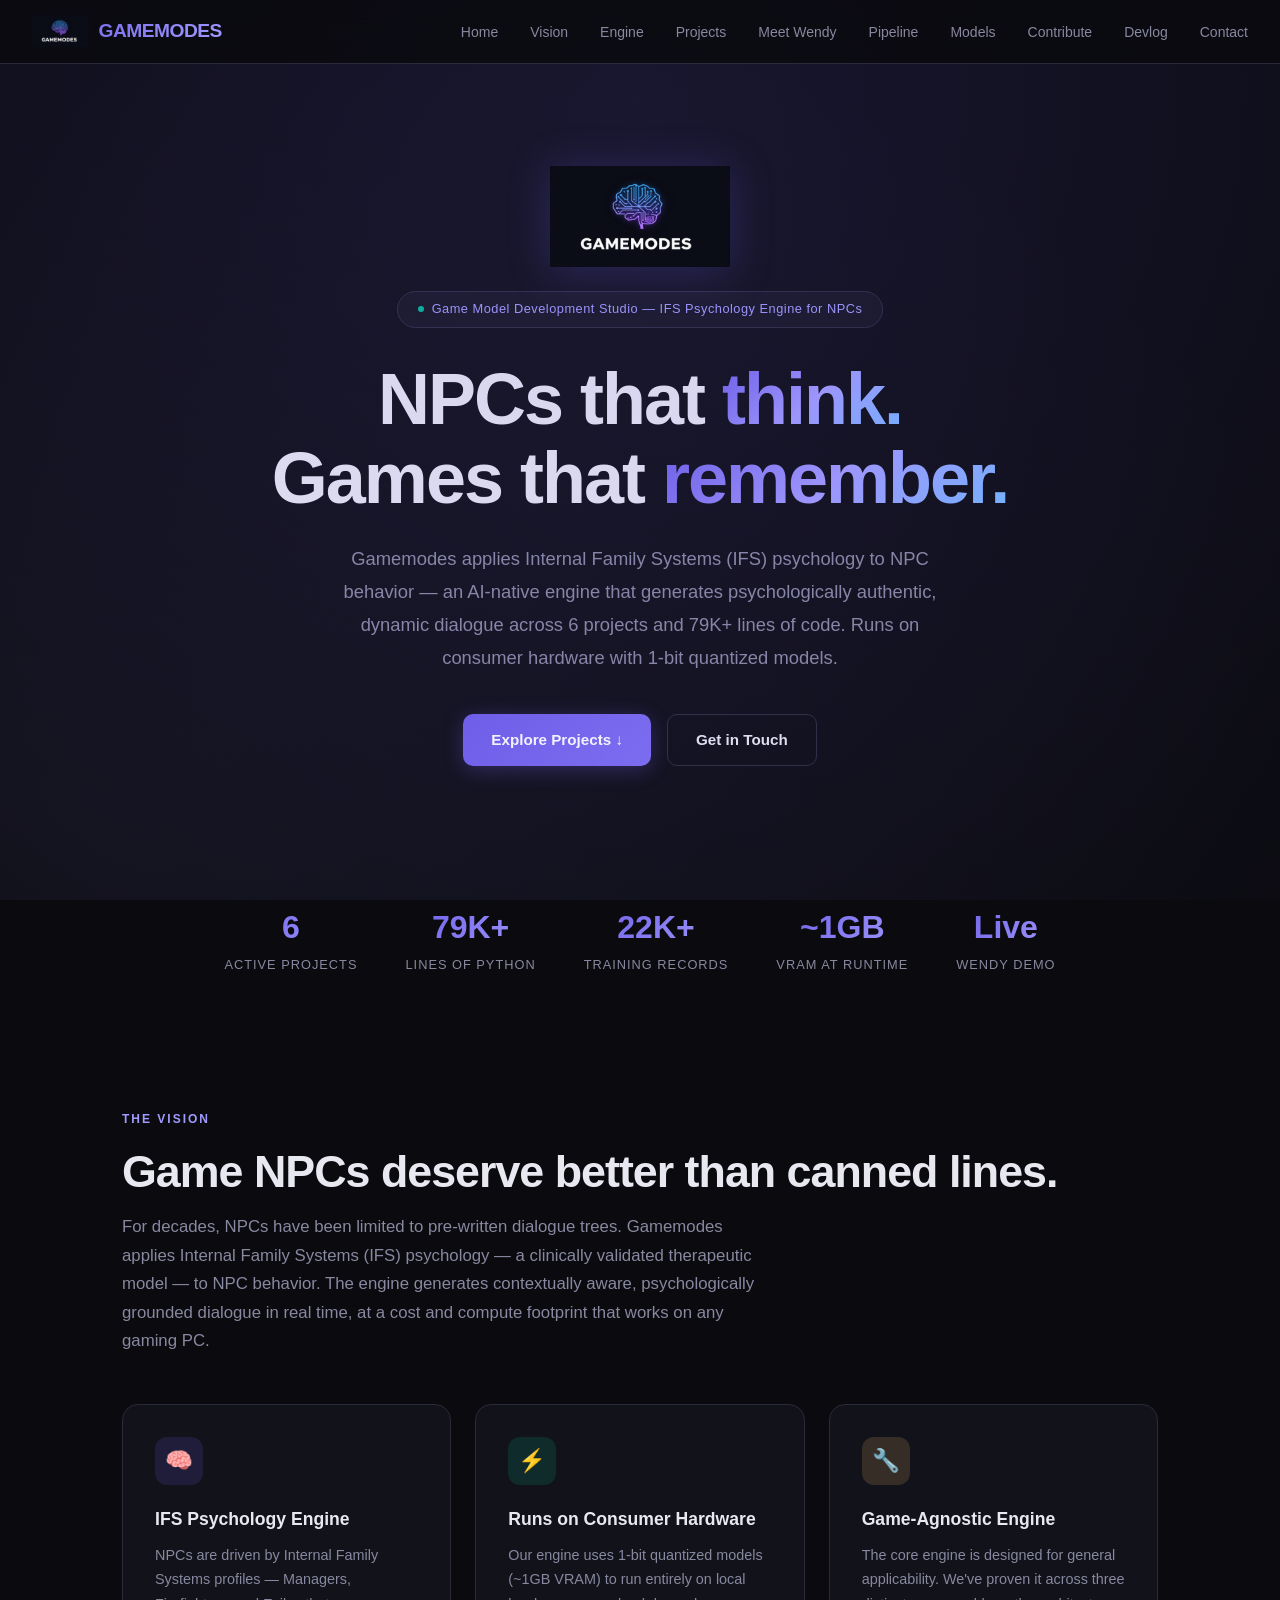
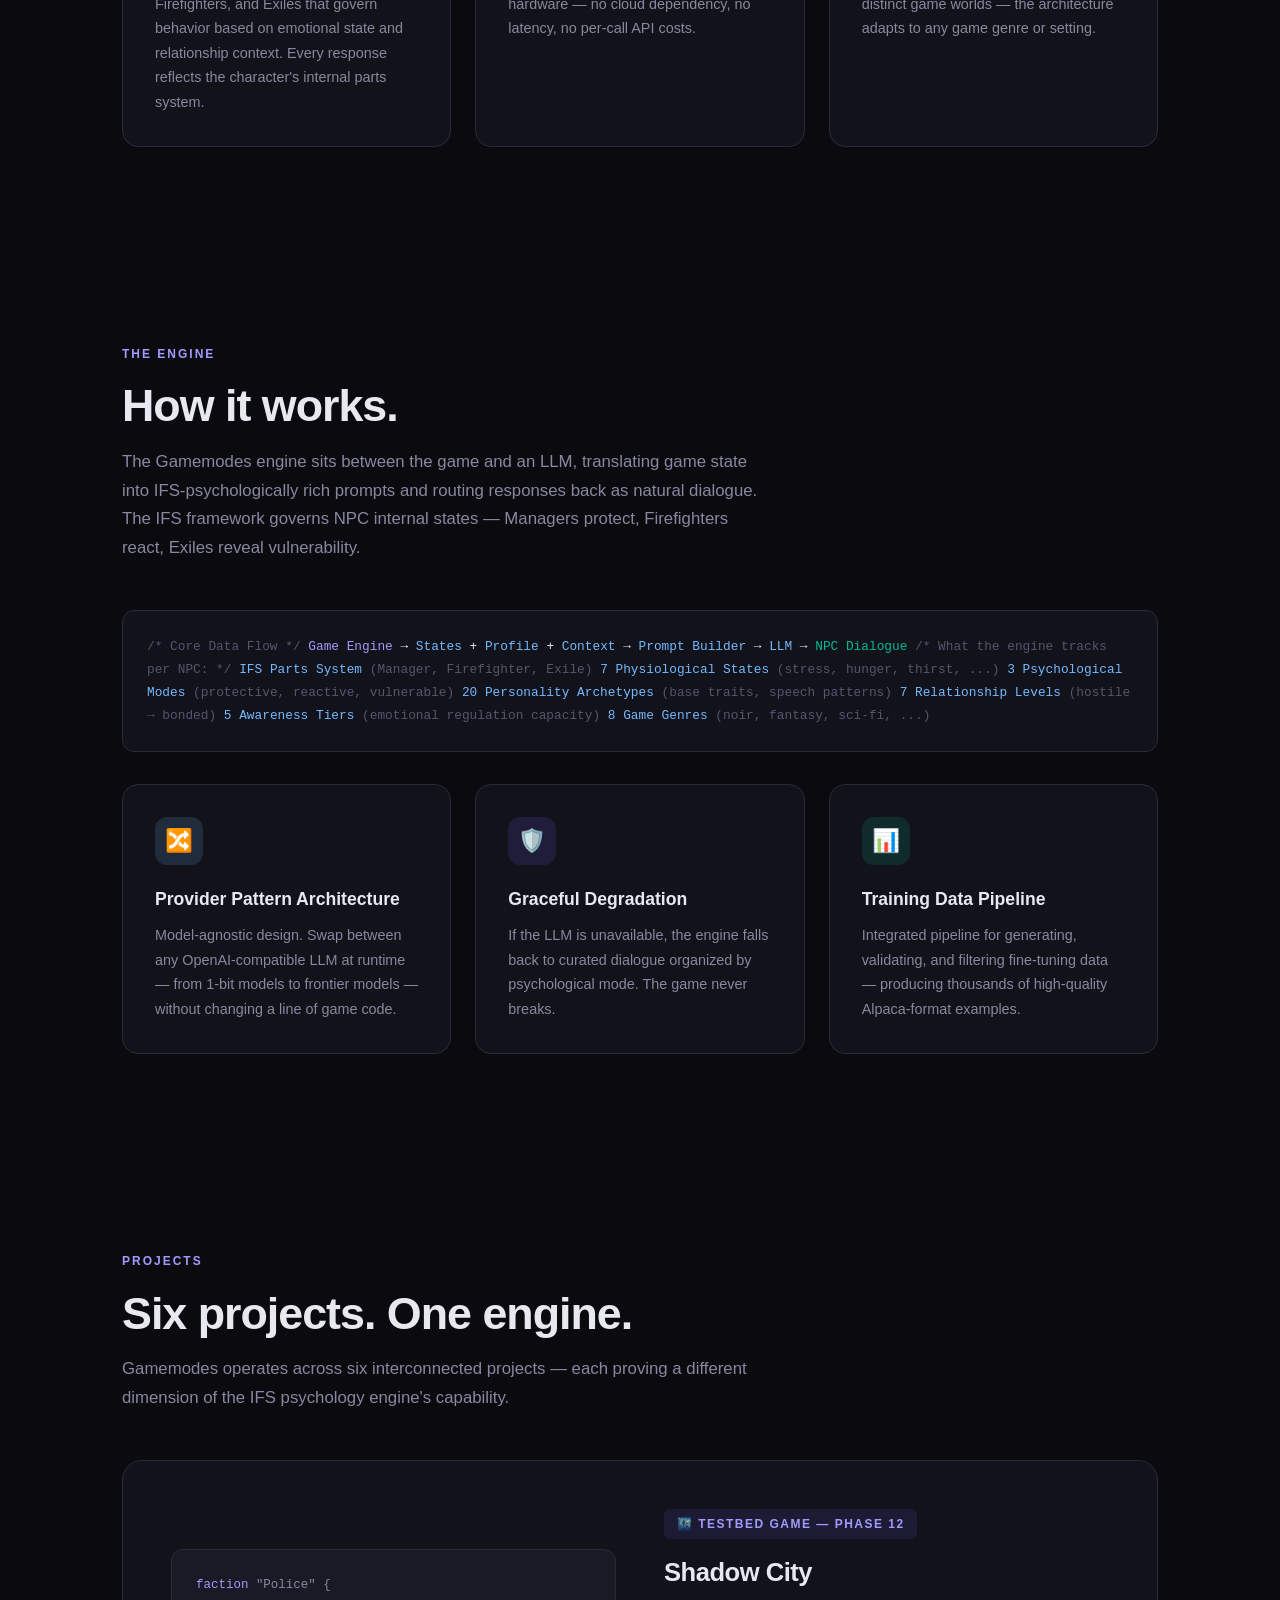
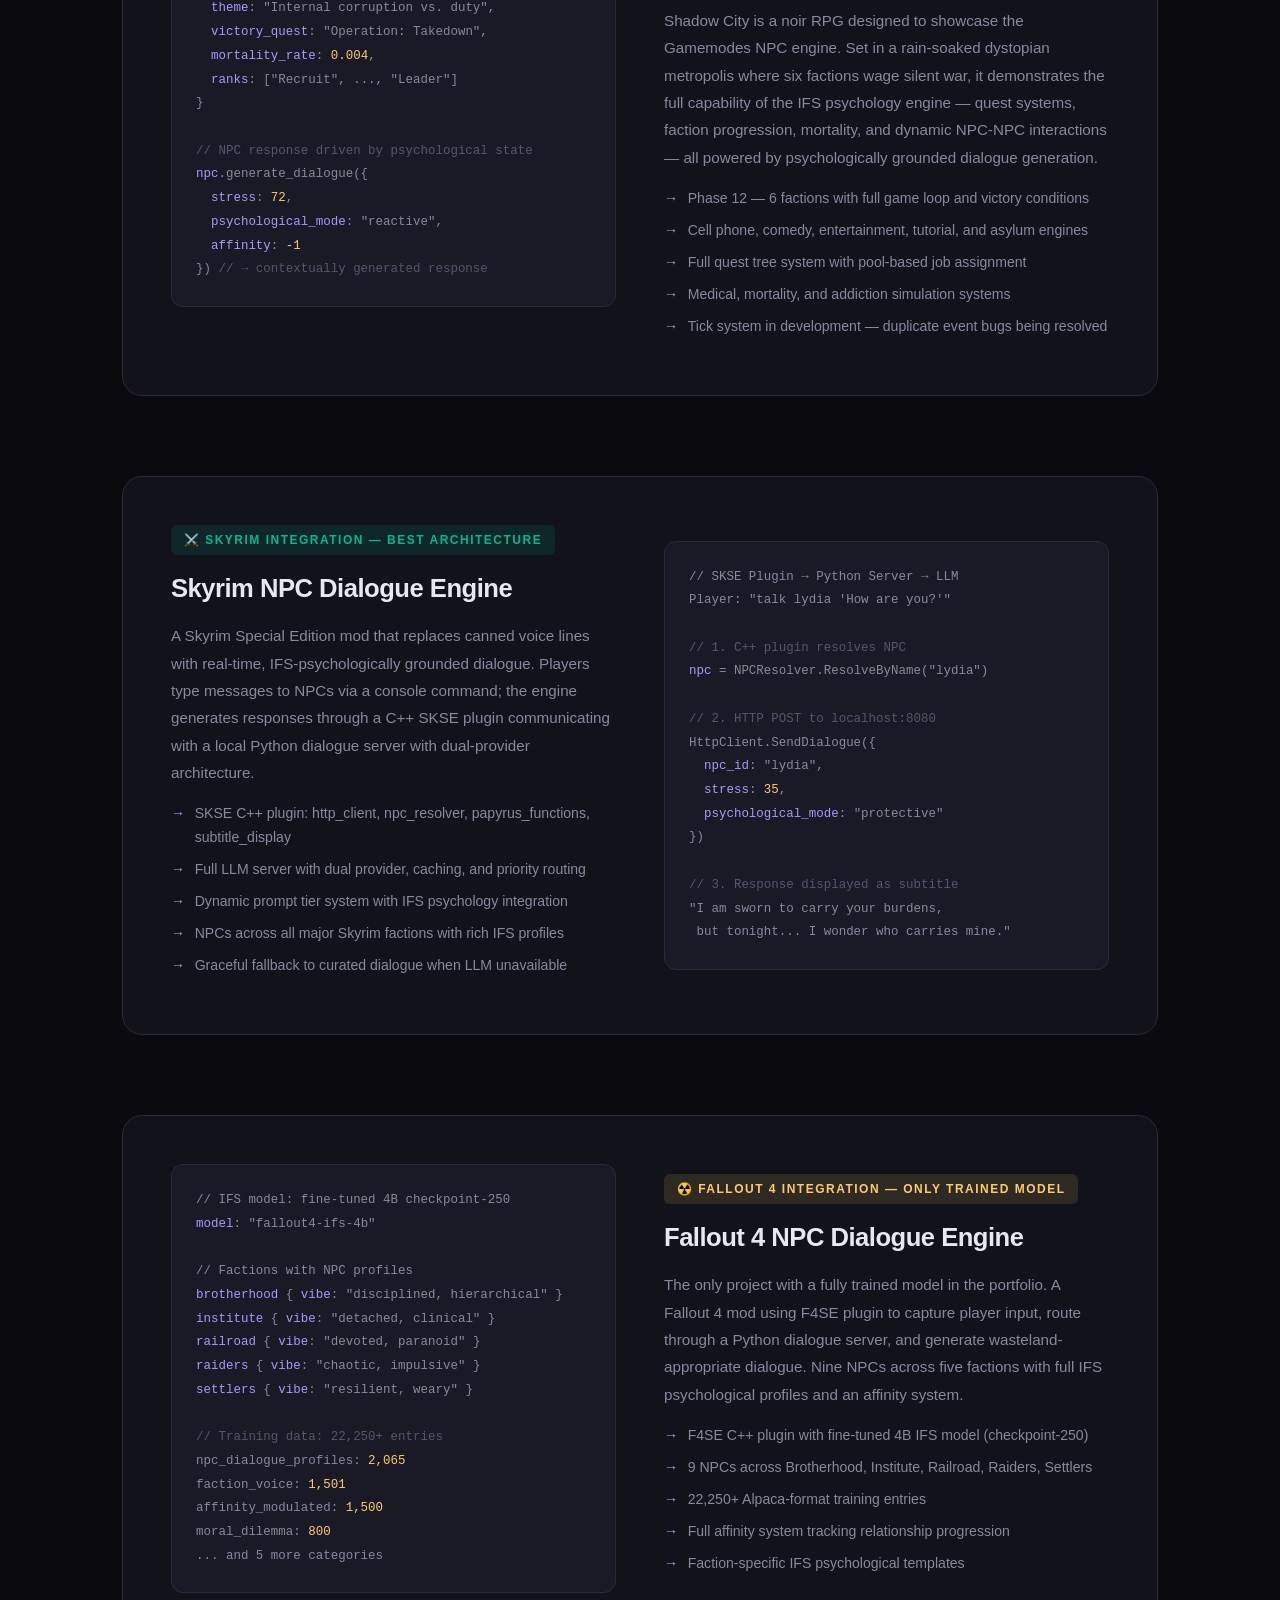
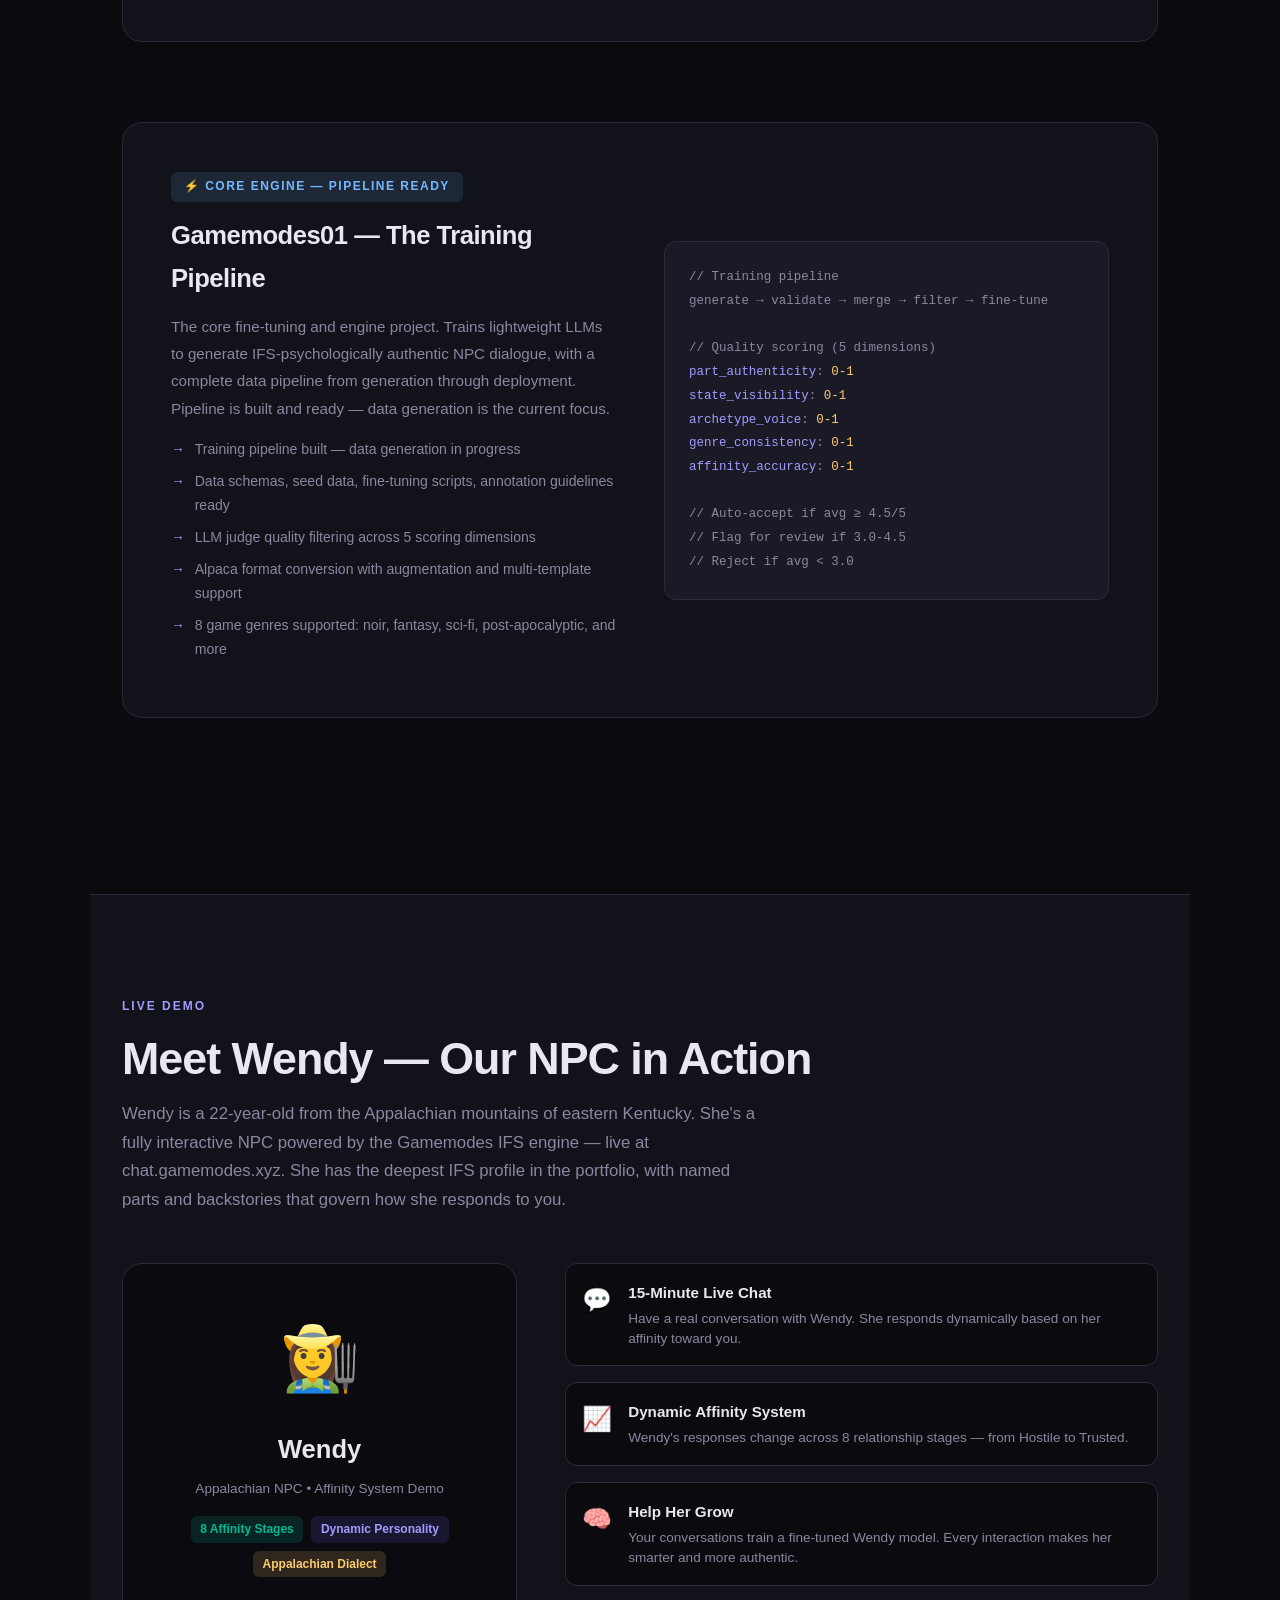
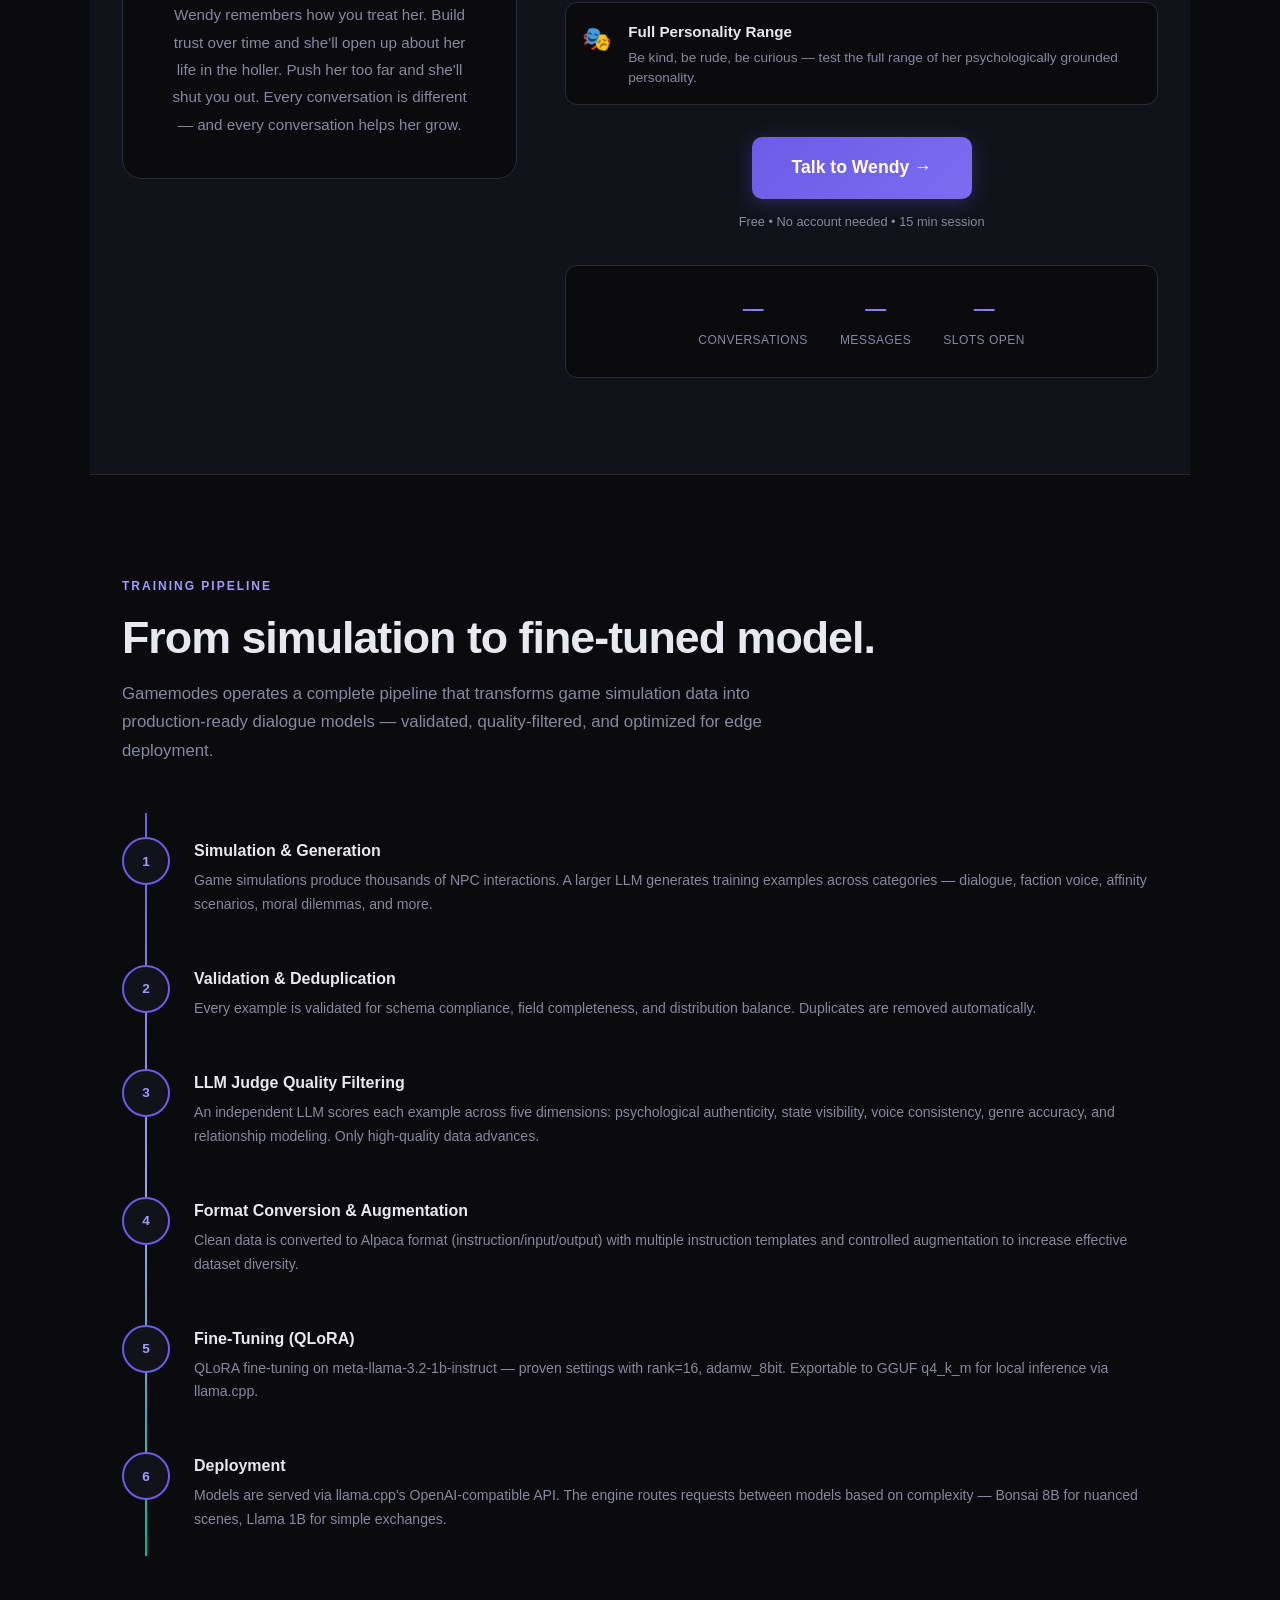
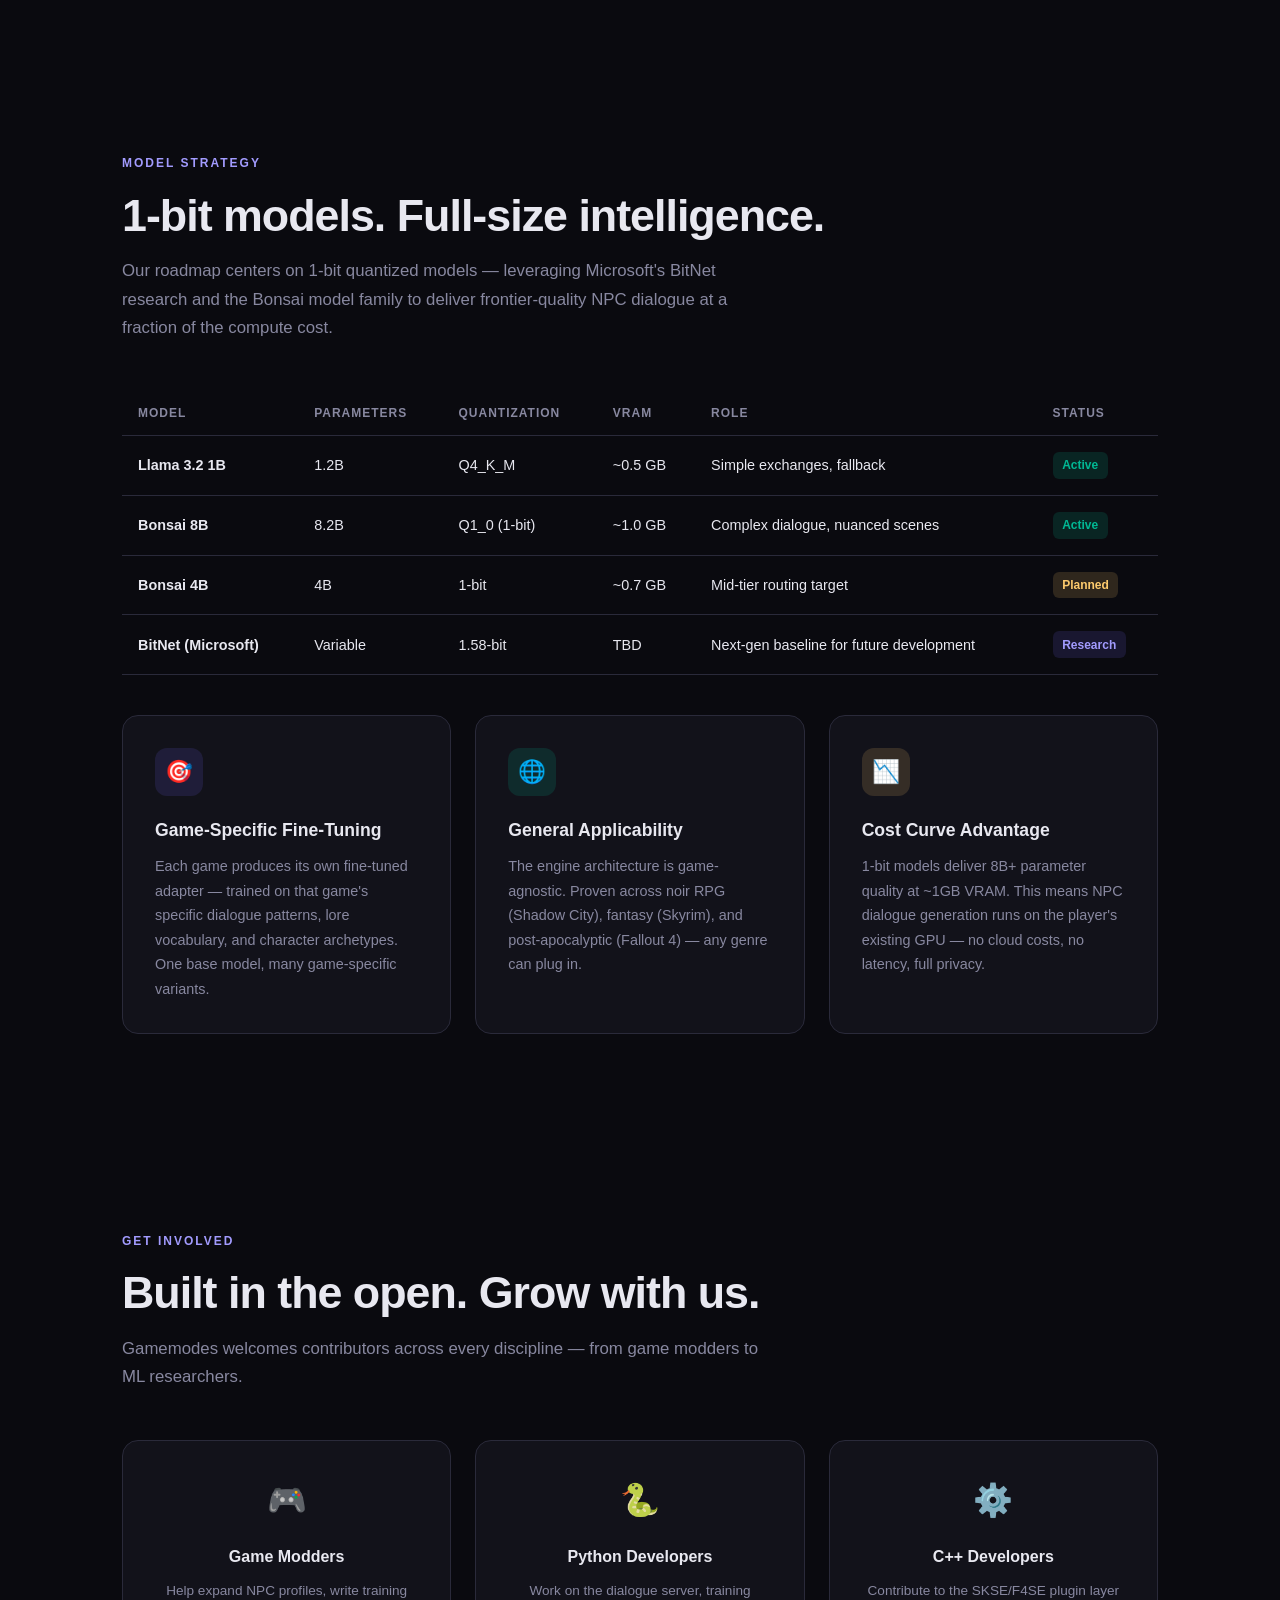
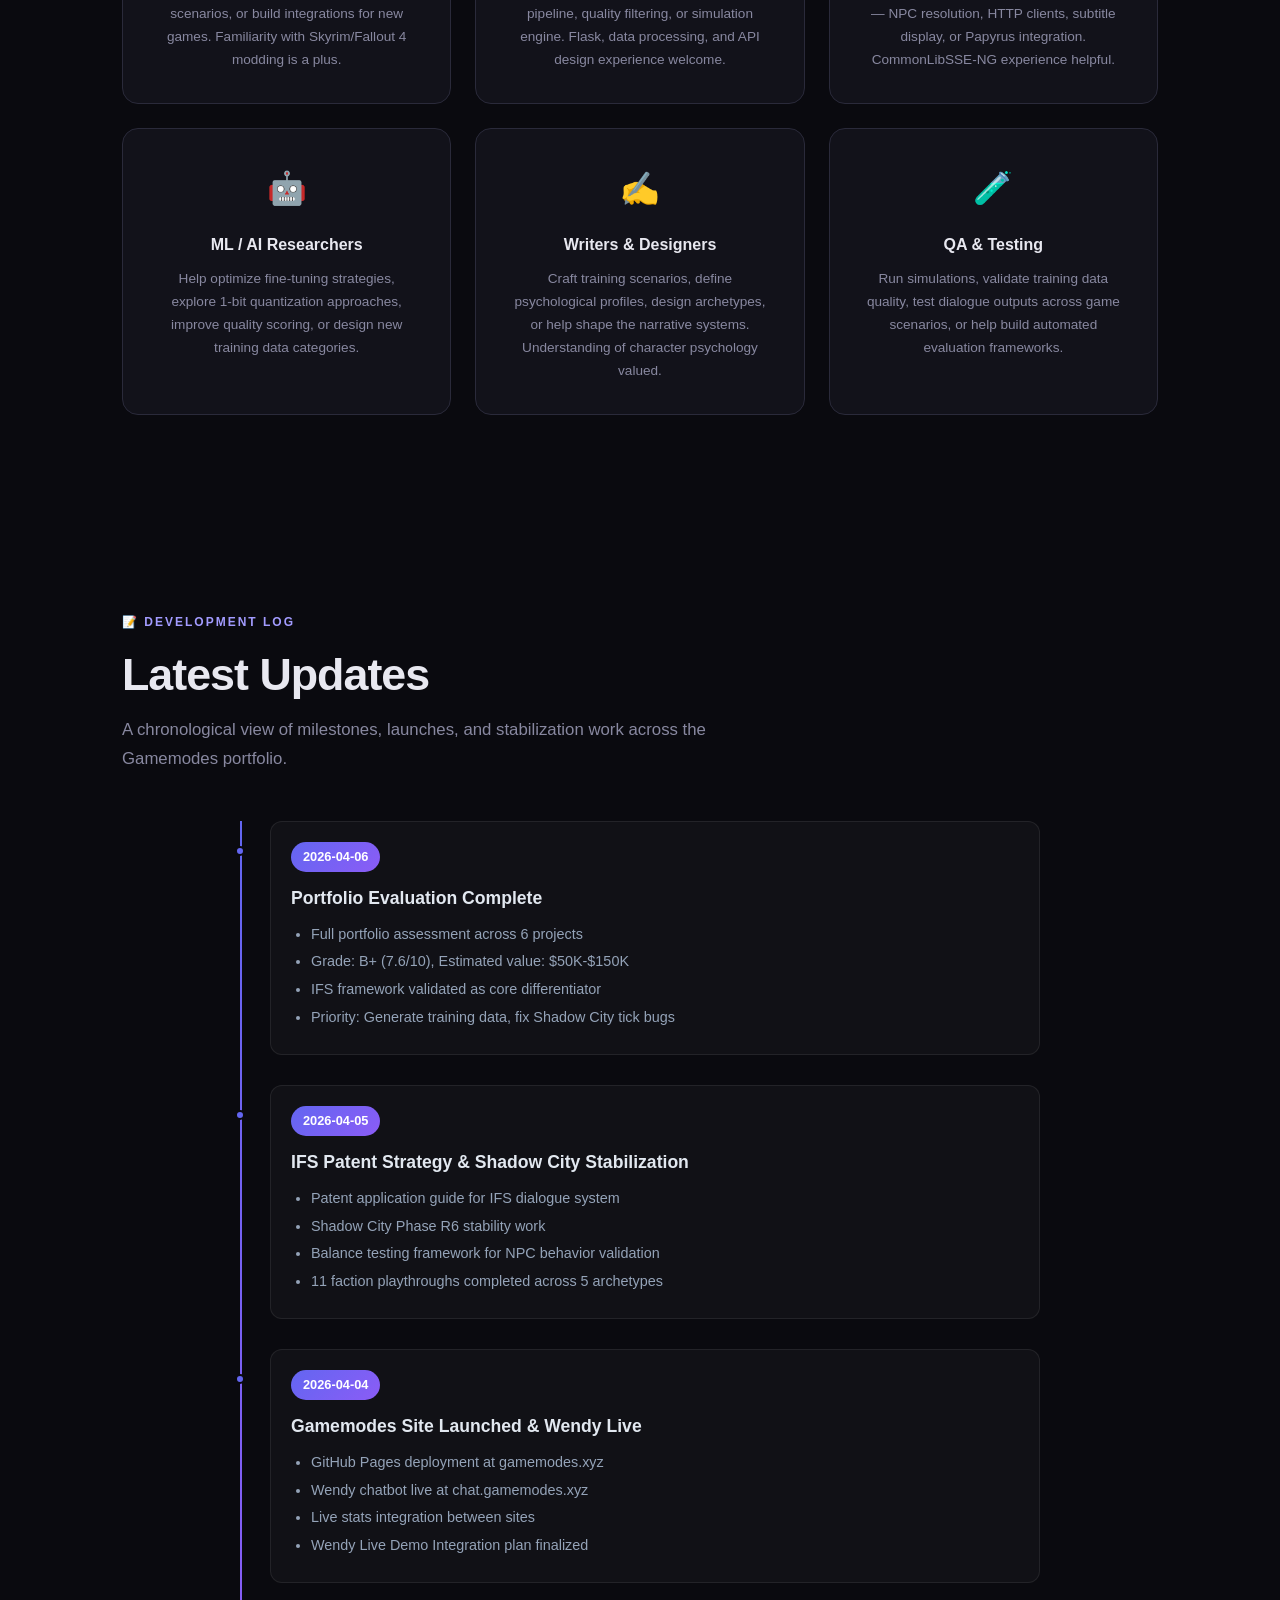
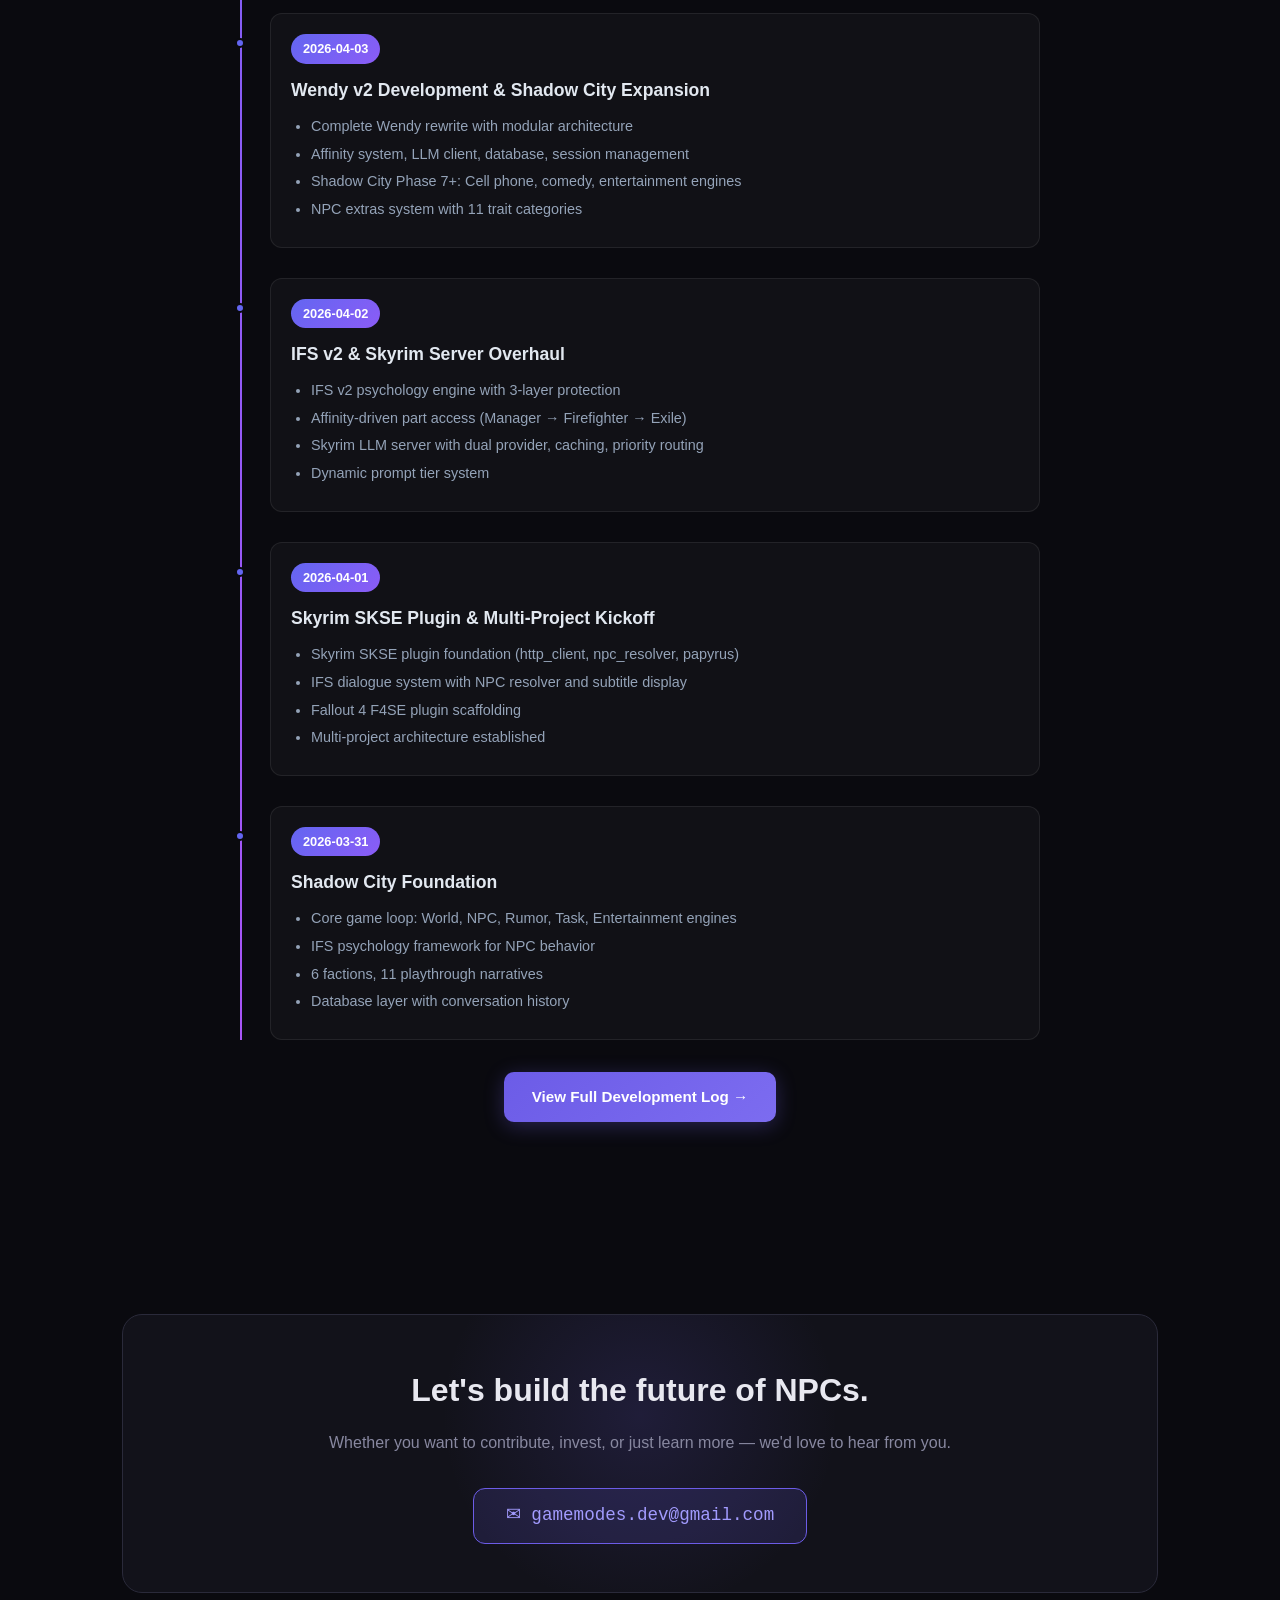
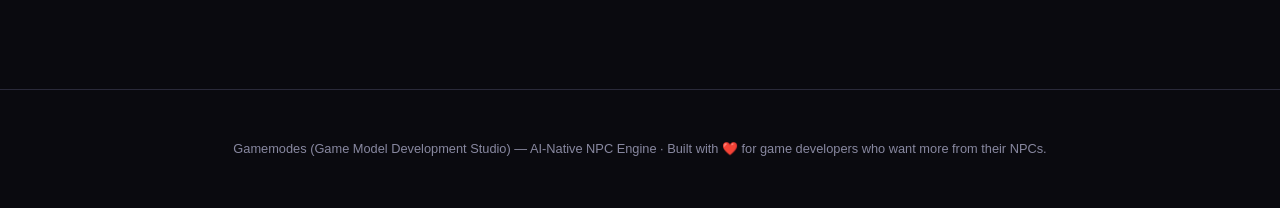
==== commit 42c62dae: "Add Gamemodes logo to website nav and hero sections" ====
--- a/gamemodes-site/index.html
+++ b/gamemodes-site/index.html
@@ -47,10 +47,15 @@
     display: flex; align-items: center; justify-content: space-between;
   }
   .nav-logo {
+    display: flex; align-items: center; gap: 0.6rem;
     font-weight: 800; font-size: 1.2rem;
     background: linear-gradient(135deg, var(--accent), var(--accent2));
     -webkit-background-clip: text; -webkit-text-fill-color: transparent;
     letter-spacing: -0.5px;
+  }
+  .nav-logo img {
+    height: 32px; width: auto;
+    -webkit-text-fill-color: initial;
   }
   .nav-links { display: flex; gap: 2rem; list-style: none; }
   .nav-links a {
@@ -74,6 +79,12 @@
     background: radial-gradient(ellipse at 50% 30%, var(--accent-glow) 0%, transparent 60%),
                 radial-gradient(ellipse at 30% 70%, rgba(162,155,254,0.06) 0%, transparent 50%);
     pointer-events: none;
+  }
+  .hero-logo {
+    width: 180px; height: auto;
+    margin-bottom: 1.5rem;
+    position: relative; z-index: 1;
+    filter: drop-shadow(0 4px 20px rgba(108,92,231,0.25));
   }
   .hero-badge {
     display: inline-flex; align-items: center; gap: 0.5rem;
@@ -662,7 +673,7 @@
 
 <!-- NAV -->
 <nav>
-  <div class="nav-logo">⬡ GAMEMODES</div>
+  <div class="nav-logo"><img src="art/gamemodes_logo.png" alt="Gamemodes Logo">GAMEMODES</div>
   <ul class="nav-links">
     <li><a href="#hero">Home</a></li>
     <li><a href="#vision">Vision</a></li>
@@ -679,6 +690,7 @@
 
 <!-- HERO -->
 <div class="hero">
+  <img src="art/gamemodes_logo.png" alt="Gamemodes Logo" class="hero-logo">
   <div class="hero-badge">
     <span class="dot"></span>
     Game Model Development Studio — IFS Psychology Engine for NPCs
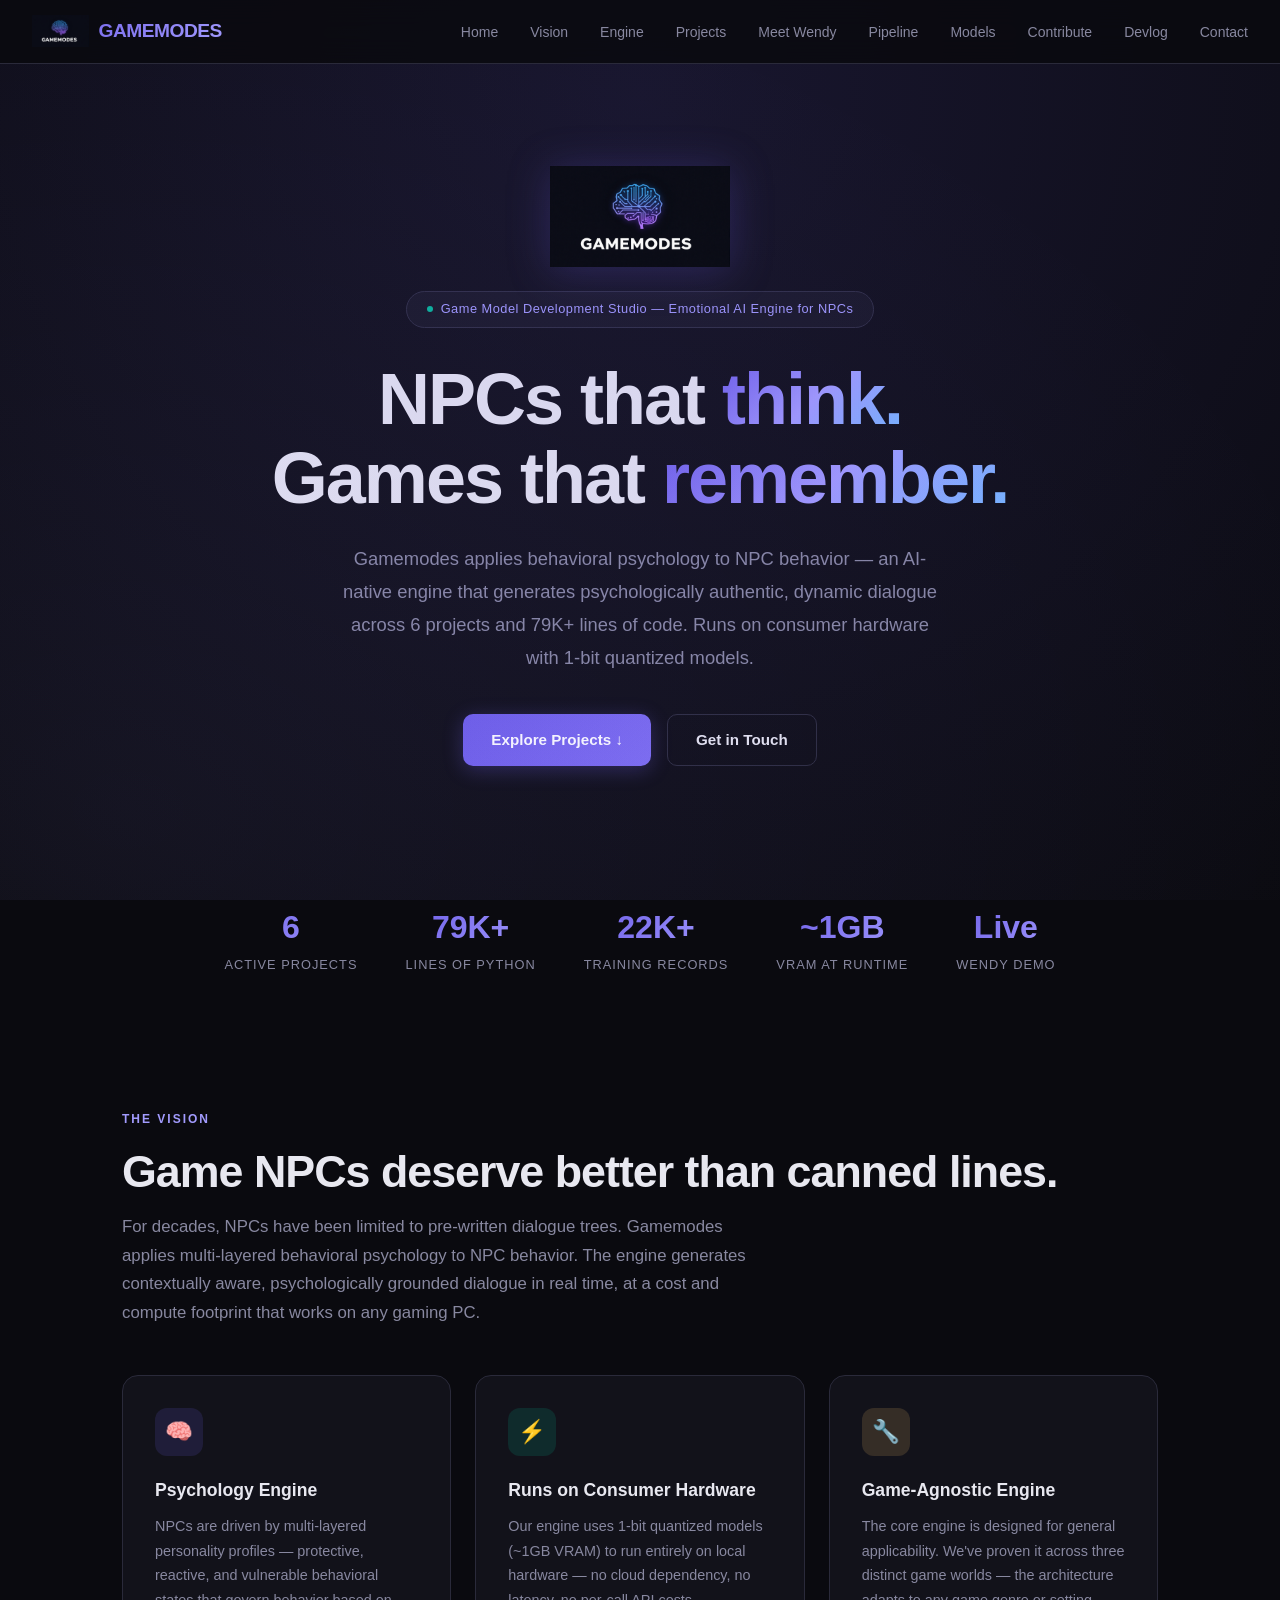
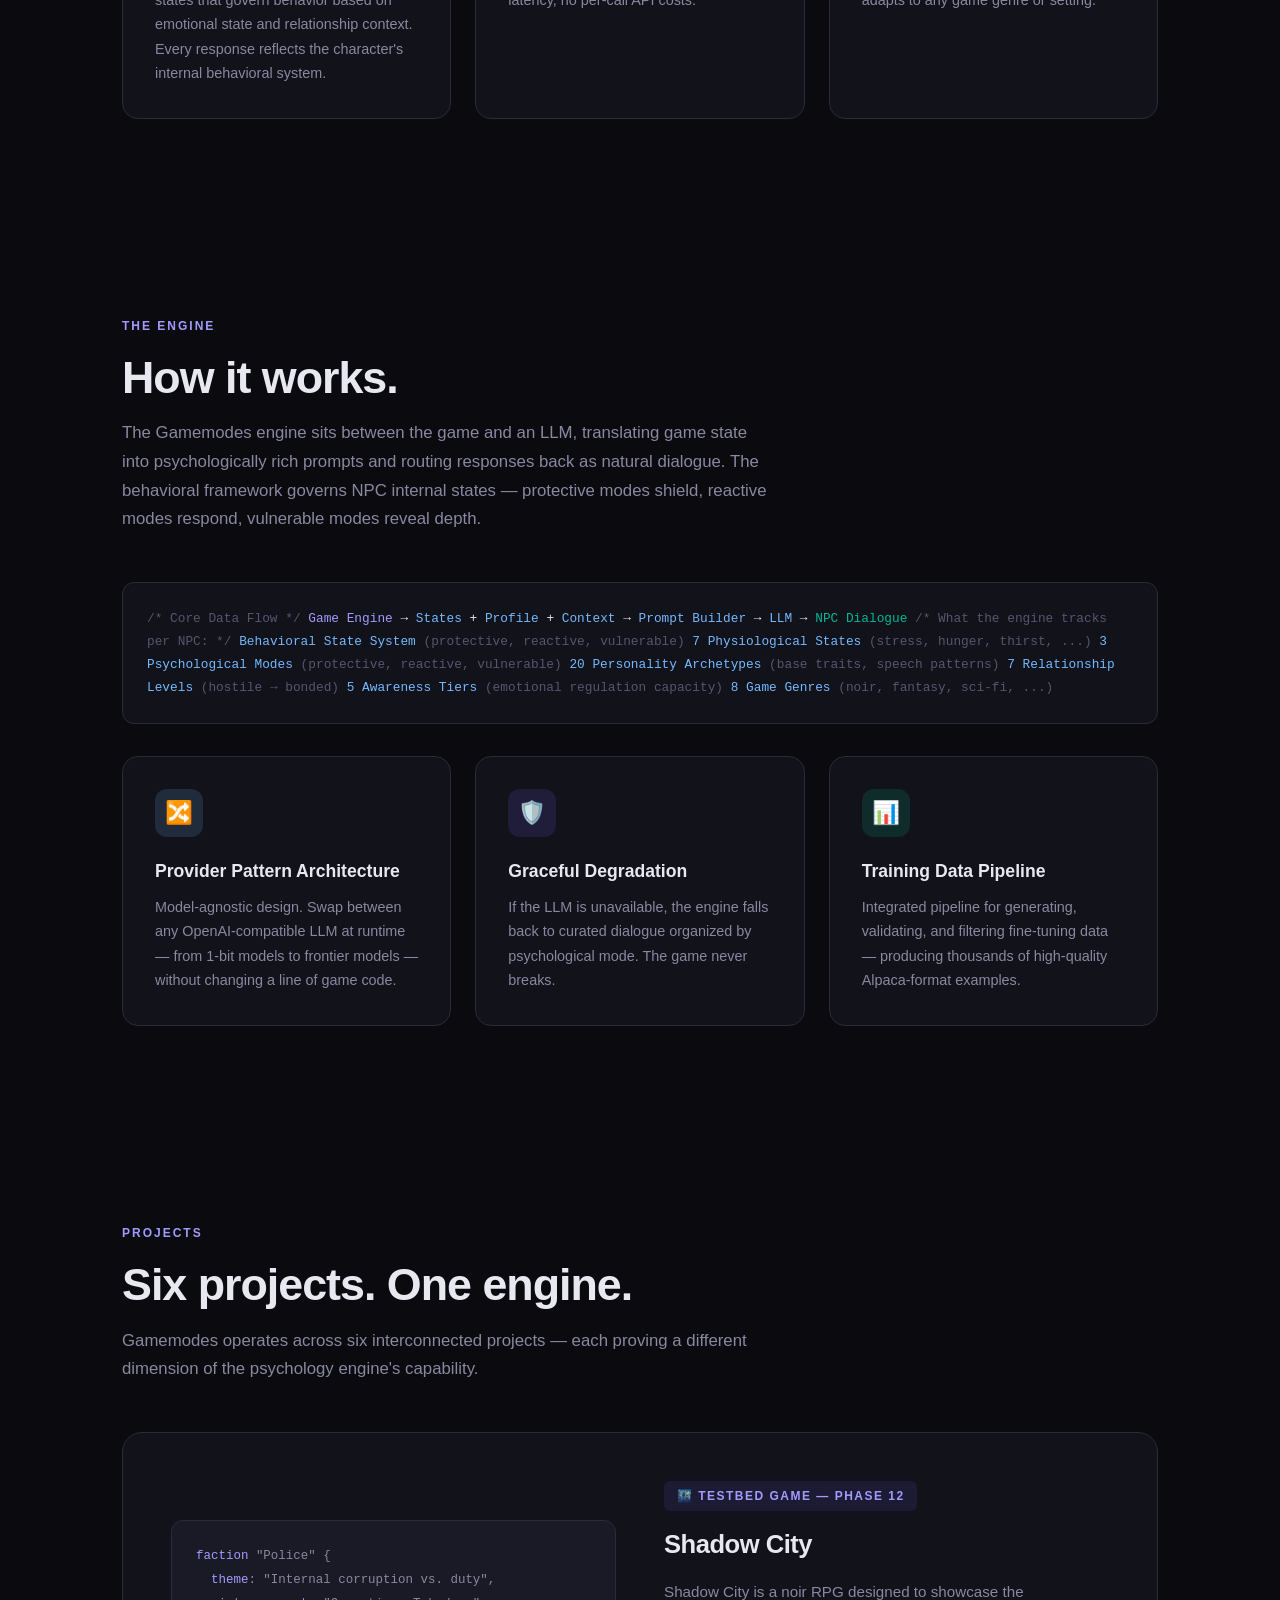
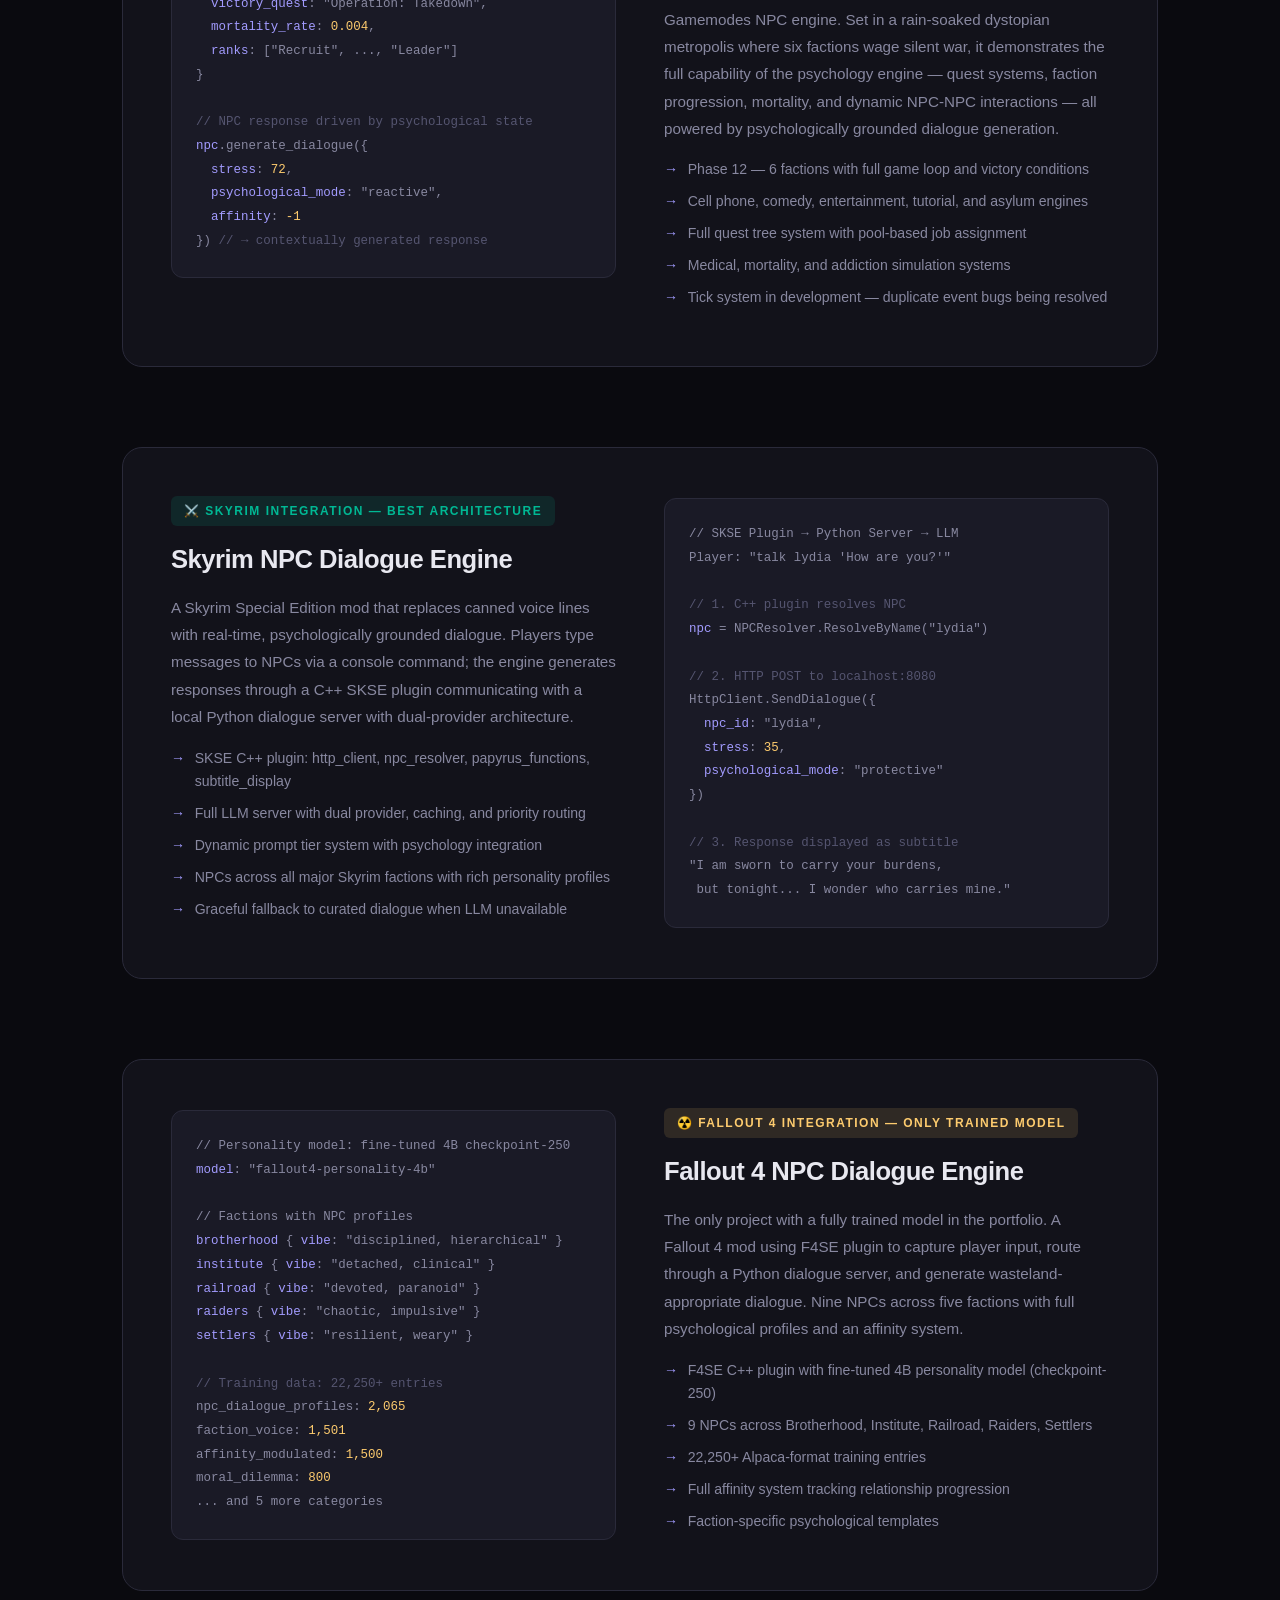
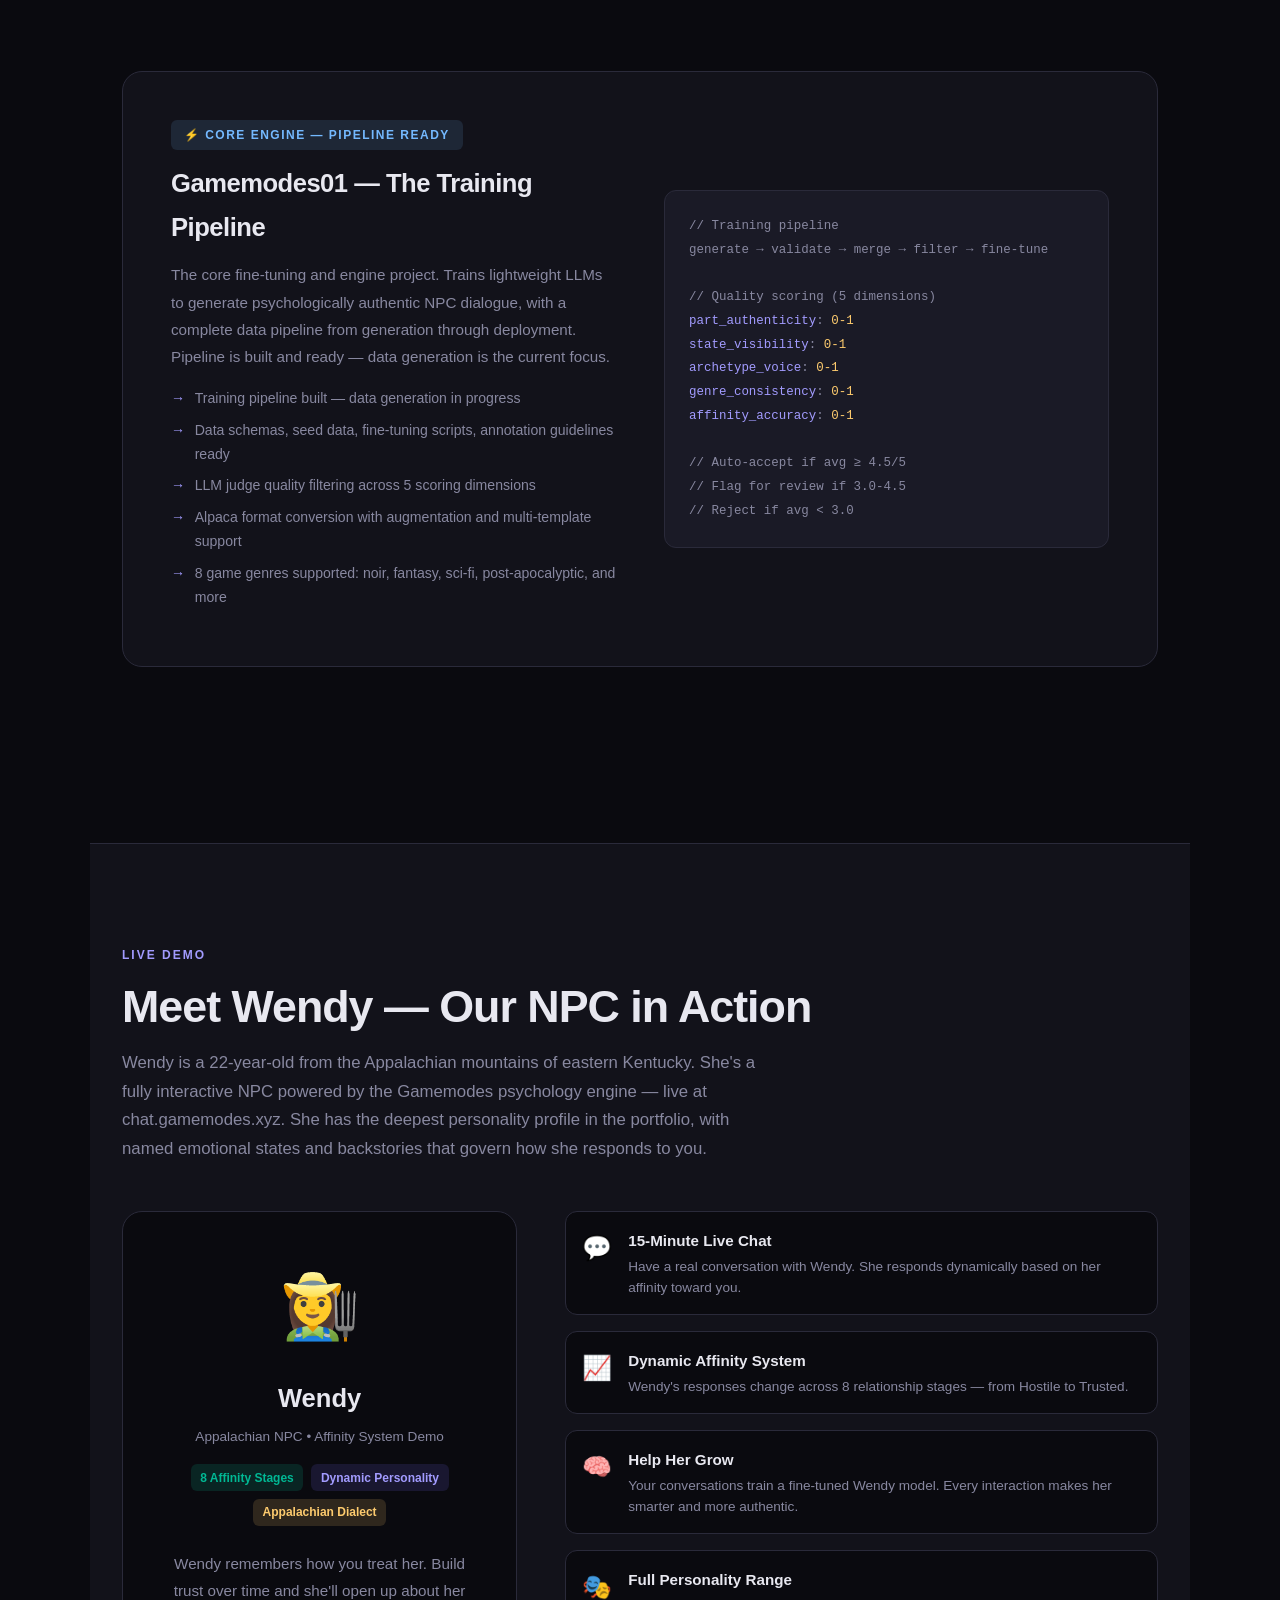
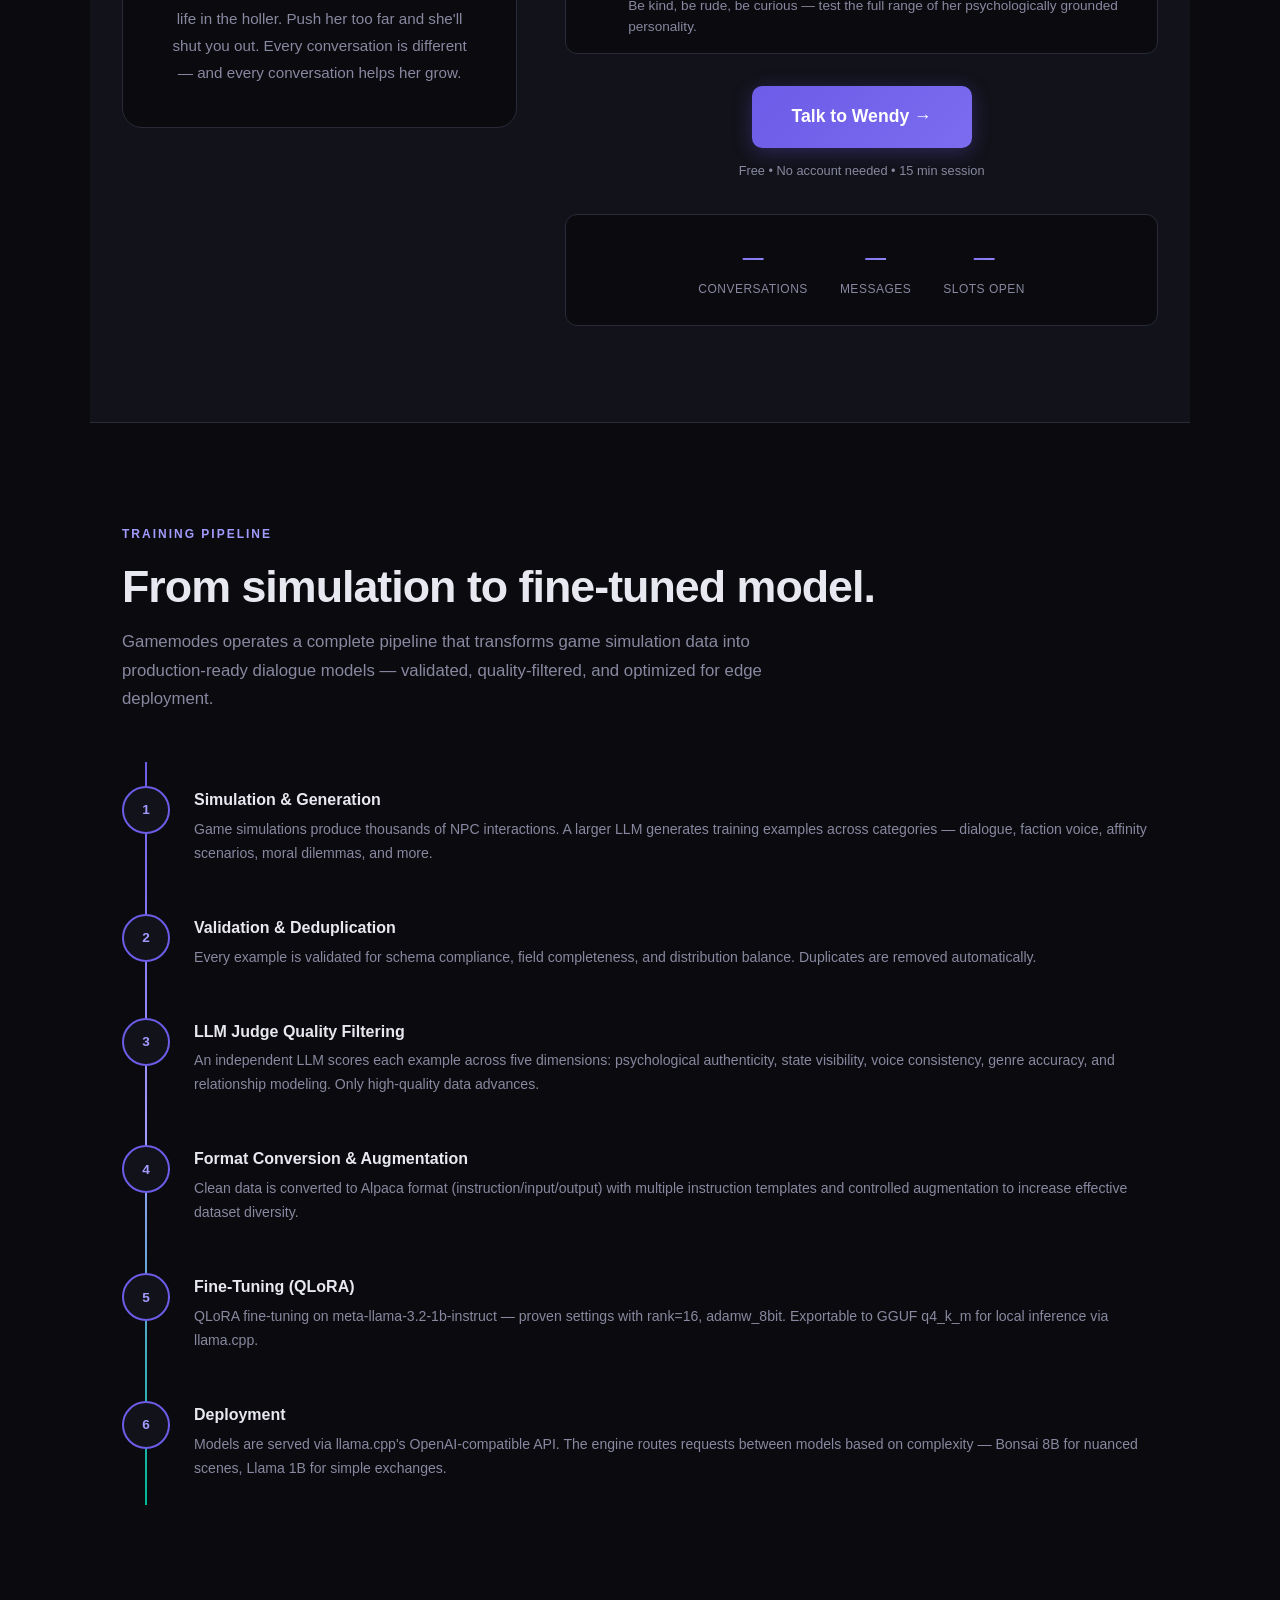
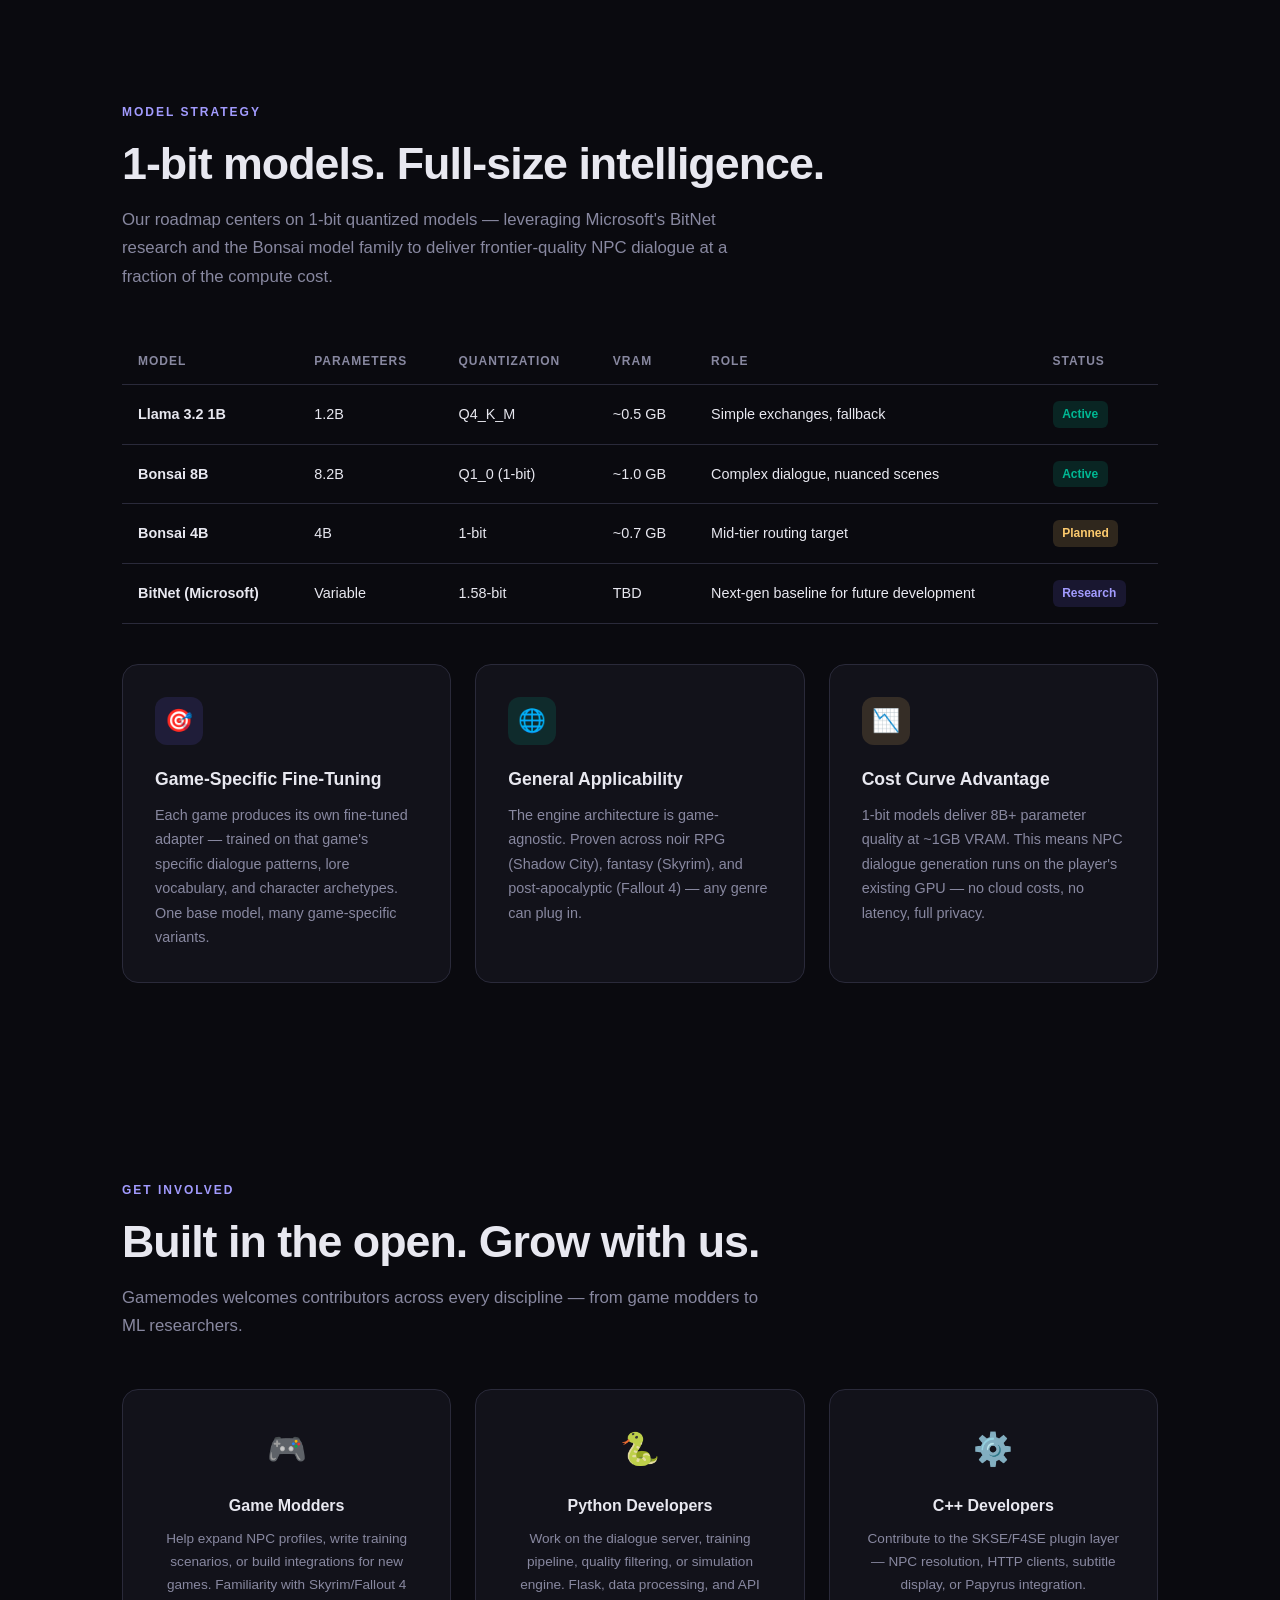
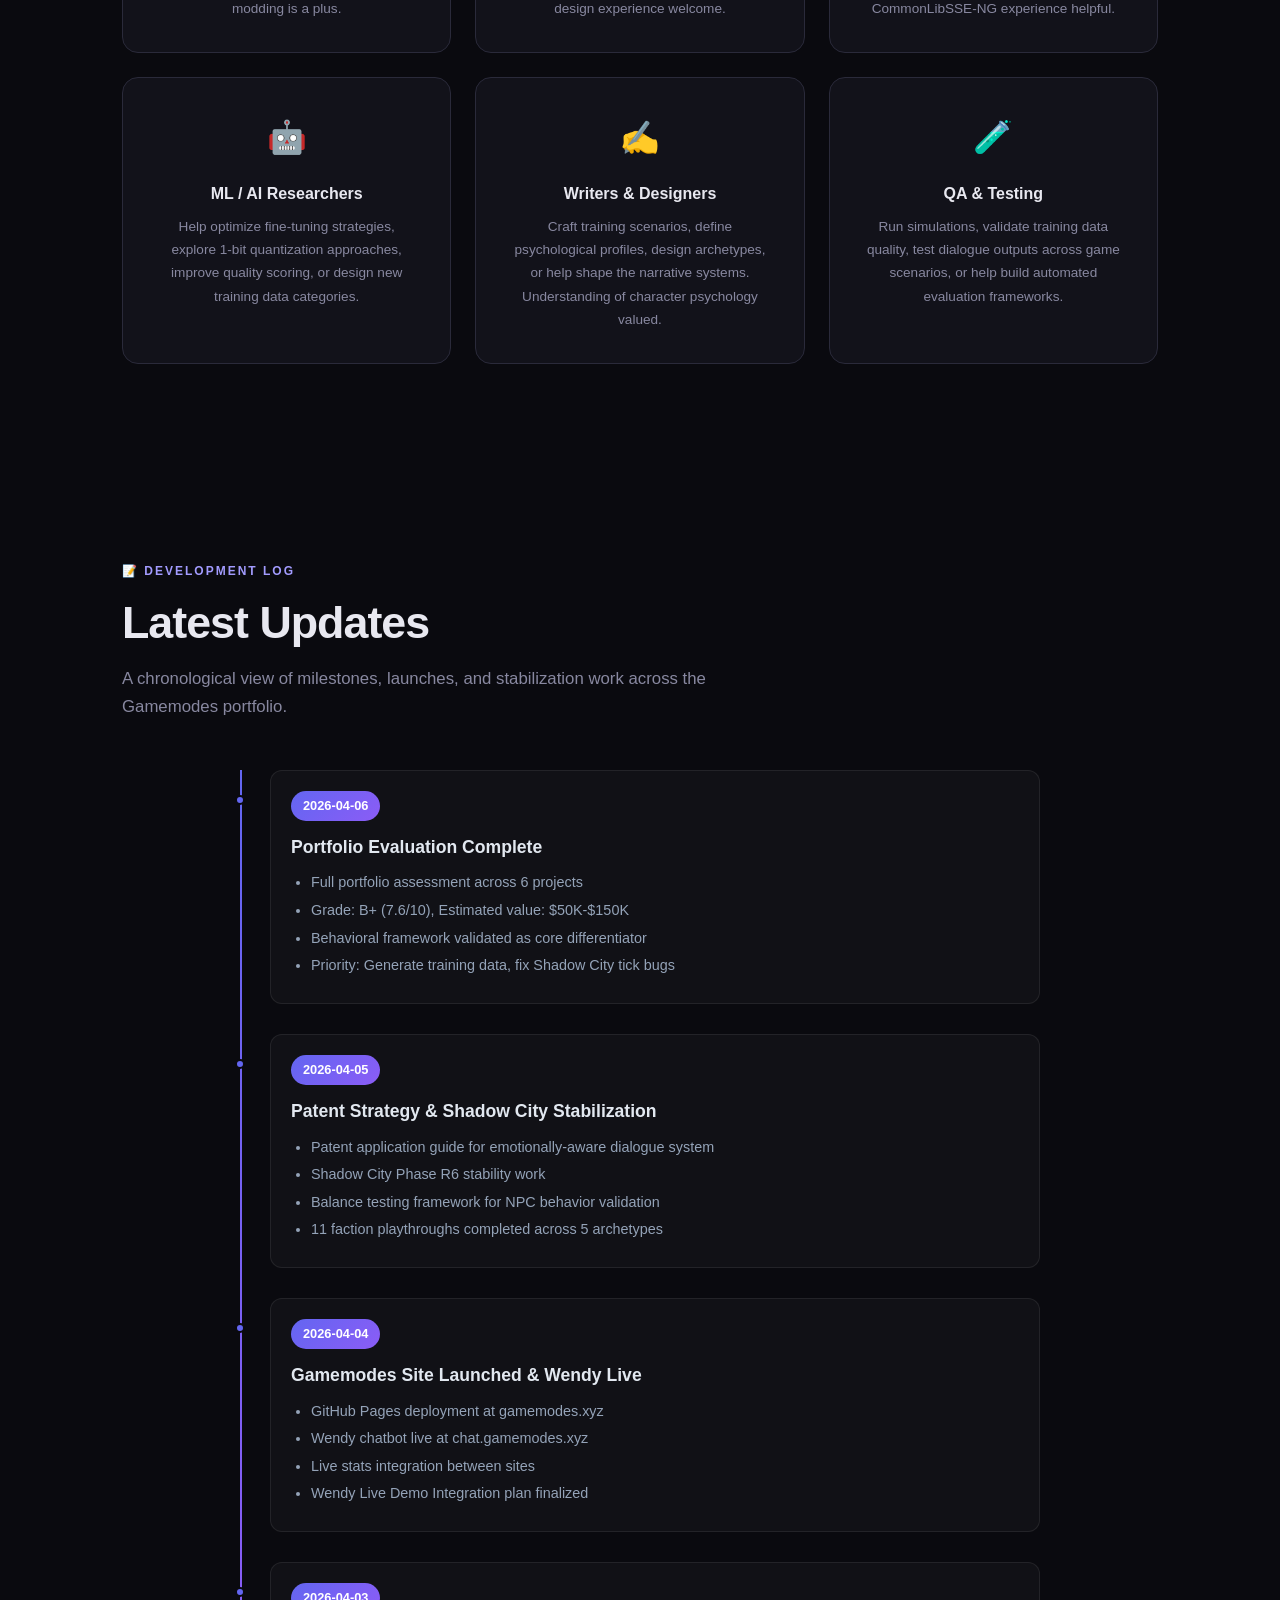
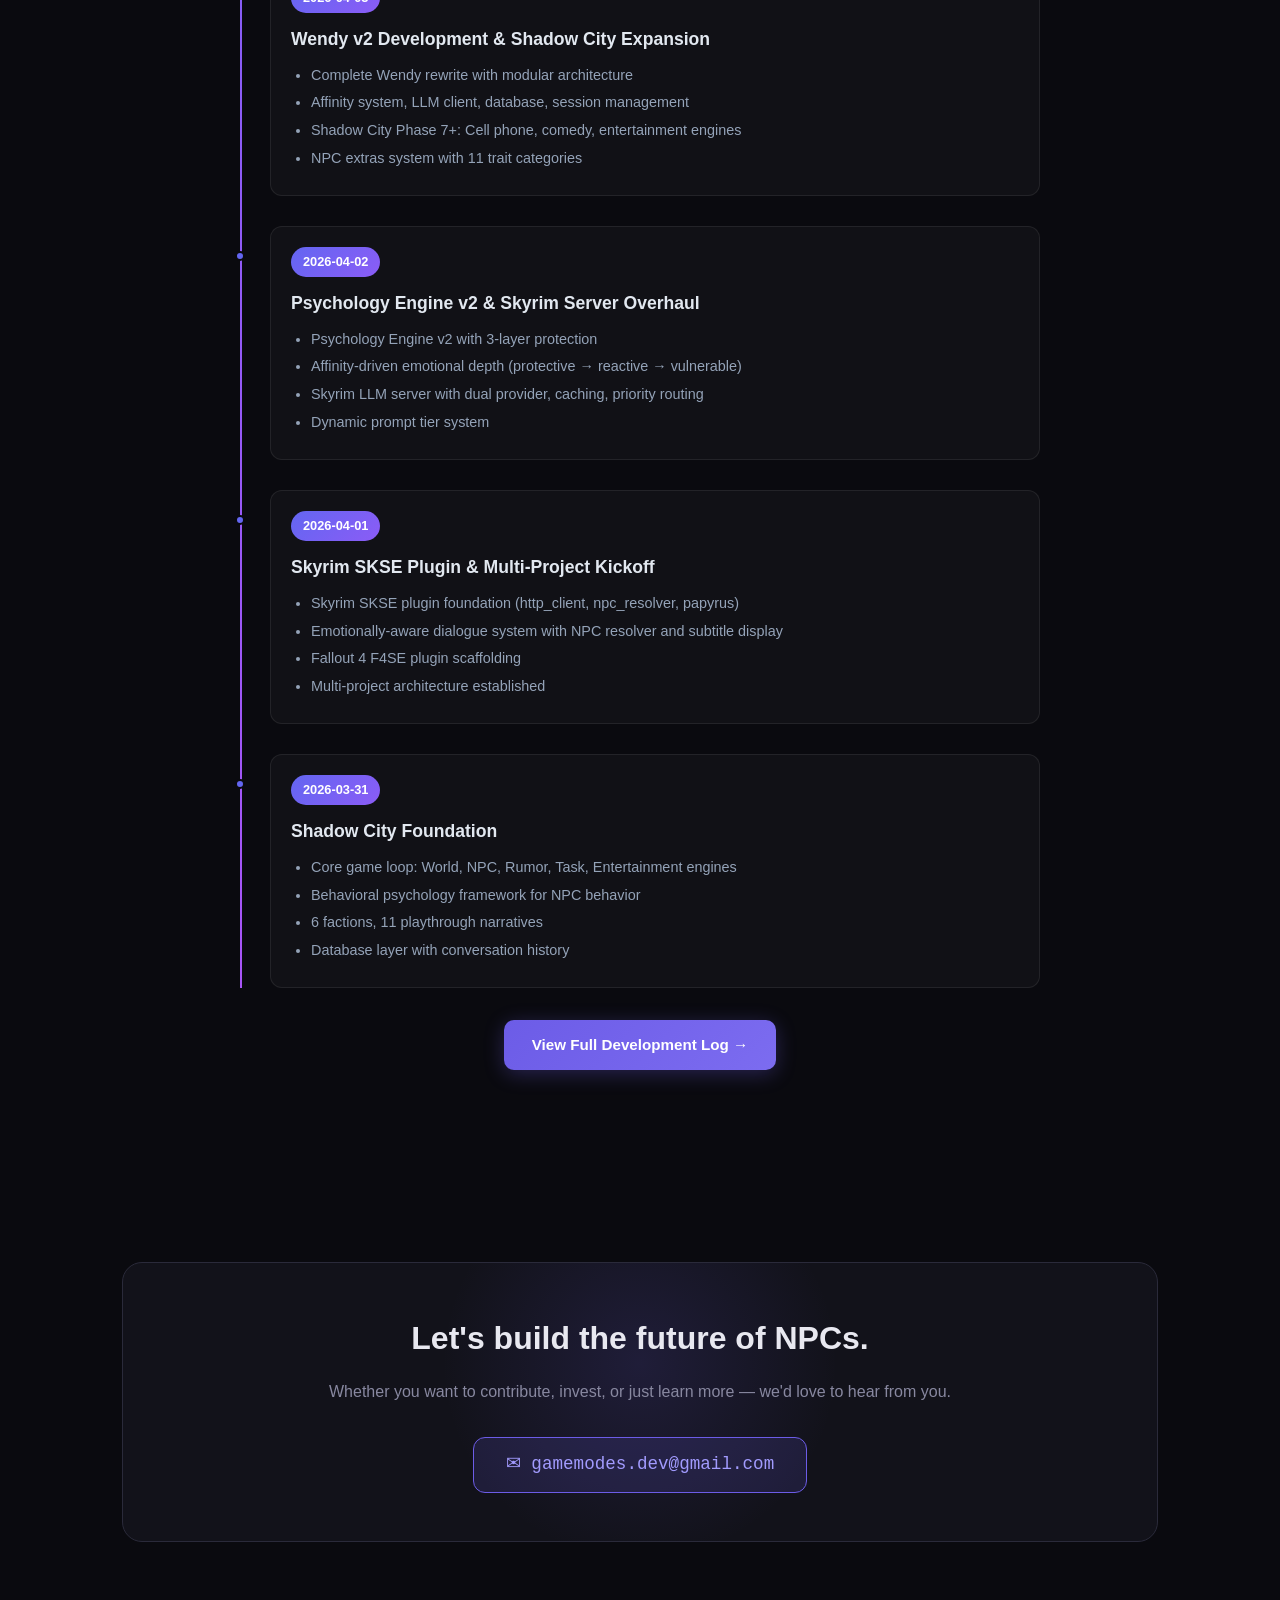
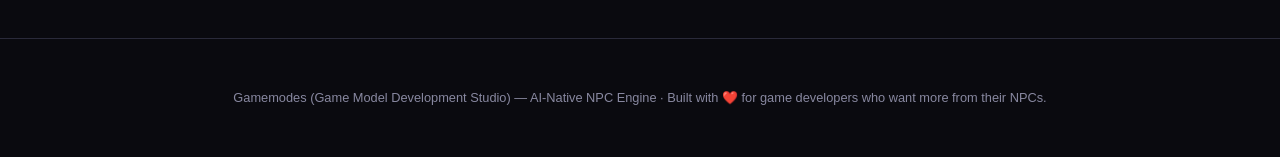
==== commit b4be9186: "Remove all IFS (Internal Family Systems) references from public-facing files - replace with generic " ====
--- a/gamemodes-site/index.html
+++ b/gamemodes-site/index.html
@@ -693,14 +693,14 @@
   <img src="art/gamemodes_logo.png" alt="Gamemodes Logo" class="hero-logo">
   <div class="hero-badge">
     <span class="dot"></span>
-    Game Model Development Studio — IFS Psychology Engine for NPCs
+    Game Model Development Studio — Emotional AI Engine for NPCs
   </div>
   <h1>
     NPCs that <span class="gradient">think.</span><br>
     Games that <span class="gradient">remember.</span>
   </h1>
   <p>
-    Gamemodes applies Internal Family Systems (IFS) psychology to NPC behavior — an AI-native engine that generates psychologically authentic, dynamic dialogue across 6 projects and 79K+ lines of code. Runs on consumer hardware with 1-bit quantized models.
+    Gamemodes applies behavioral psychology to NPC behavior — an AI-native engine that generates psychologically authentic, dynamic dialogue across 6 projects and 79K+ lines of code. Runs on consumer hardware with 1-bit quantized models.
   </p>
   <div class="hero-cta">
     <a href="#projects" class="btn btn-primary">Explore Projects ↓</a>
@@ -737,14 +737,14 @@
   <span class="section-label">The Vision</span>
   <h2 class="section-title">Game NPCs deserve better than canned lines.</h2>
   <p class="section-desc">
-    For decades, NPCs have been limited to pre-written dialogue trees. Gamemodes applies Internal Family Systems (IFS) psychology — a clinically validated therapeutic model — to NPC behavior. The engine generates contextually aware, psychologically grounded dialogue in real time, at a cost and compute footprint that works on any gaming PC.
+    For decades, NPCs have been limited to pre-written dialogue trees. Gamemodes applies multi-layered behavioral psychology to NPC behavior. The engine generates contextually aware, psychologically grounded dialogue in real time, at a cost and compute footprint that works on any gaming PC.
   </p>
 
   <div class="arch-grid">
     <div class="arch-card">
       <div class="icon" style="background: rgba(108,92,231,0.15);">🧠</div>
-      <h3>IFS Psychology Engine</h3>
-      <p>NPCs are driven by Internal Family Systems profiles — Managers, Firefighters, and Exiles that govern behavior based on emotional state and relationship context. Every response reflects the character's internal parts system.</p>
+      <h3>Psychology Engine</h3>
+      <p>NPCs are driven by multi-layered personality profiles — protective, reactive, and vulnerable behavioral states that govern behavior based on emotional state and relationship context. Every response reflects the character's internal behavioral system.</p>
     </div>
     <div class="arch-card">
       <div class="icon" style="background: rgba(0,184,148,0.15);">⚡</div>
@@ -764,7 +764,7 @@
   <span class="section-label">The Engine</span>
   <h2 class="section-title">How it works.</h2>
   <p class="section-desc">
-    The Gamemodes engine sits between the game and an LLM, translating game state into IFS-psychologically rich prompts and routing responses back as natural dialogue. The IFS framework governs NPC internal states — Managers protect, Firefighters react, Exiles reveal vulnerability.
+    The Gamemodes engine sits between the game and an LLM, translating game state into psychologically rich prompts and routing responses back as natural dialogue. The behavioral framework governs NPC internal states — protective modes shield, reactive modes respond, vulnerable modes reveal depth.
   </p>
 
   <div class="code-block">
@@ -772,7 +772,7 @@
 <span class="kw">Game Engine</span> → <span class="fn">States</span> + <span class="fn">Profile</span> + <span class="fn">Context</span> → <span class="fn">Prompt Builder</span> → <span class="fn">LLM</span> → <span class="str">NPC Dialogue</span>
 
 <span class="cm">/* What the engine tracks per NPC: */</span>
-<span class="fn">IFS Parts System</span>       <span class="cm">(Manager, Firefighter, Exile)</span>
+<span class="fn">Behavioral State System</span> <span class="cm">(protective, reactive, vulnerable)</span>
 <span class="fn">7 Physiological States</span>  <span class="cm">(stress, hunger, thirst, ...)</span>
 <span class="fn">3 Psychological Modes</span>   <span class="cm">(protective, reactive, vulnerable)</span>
 <span class="fn">20 Personality Archetypes</span> <span class="cm">(base traits, speech patterns)</span>
@@ -805,7 +805,7 @@
   <span class="section-label">Projects</span>
   <h2 class="section-title">Six projects. One engine.</h2>
   <p class="section-desc">
-    Gamemodes operates across six interconnected projects — each proving a different dimension of the IFS psychology engine's capability.
+    Gamemodes operates across six interconnected projects — each proving a different dimension of the psychology engine's capability.
   </p>
 
   <!-- Shadow City -->
@@ -814,7 +814,7 @@
       <div class="project-label" style="background: rgba(108,92,231,0.12); color: var(--accent2);">🌃 Testbed Game — Phase 12</div>
       <h3>Shadow City</h3>
       <p>
-        Shadow City is a noir RPG designed to showcase the Gamemodes NPC engine. Set in a rain-soaked dystopian metropolis where six factions wage silent war, it demonstrates the full capability of the IFS psychology engine — quest systems, faction progression, mortality, and dynamic NPC-NPC interactions — all powered by psychologically grounded dialogue generation.
+        Shadow City is a noir RPG designed to showcase the Gamemodes NPC engine. Set in a rain-soaked dystopian metropolis where six factions wage silent war, it demonstrates the full capability of the psychology engine — quest systems, faction progression, mortality, and dynamic NPC-NPC interactions — all powered by psychologically grounded dialogue generation.
       </p>
       <ul class="project-features">
         <li>Phase 12 — 6 factions with full game loop and victory conditions</li>
@@ -846,13 +846,13 @@
       <div class="project-label" style="background: rgba(0,184,148,0.12); color: var(--green);">⚔️ Skyrim Integration — Best Architecture</div>
       <h3>Skyrim NPC Dialogue Engine</h3>
       <p>
-        A Skyrim Special Edition mod that replaces canned voice lines with real-time, IFS-psychologically grounded dialogue. Players type messages to NPCs via a console command; the engine generates responses through a C++ SKSE plugin communicating with a local Python dialogue server with dual-provider architecture.
+        A Skyrim Special Edition mod that replaces canned voice lines with real-time, psychologically grounded dialogue. Players type messages to NPCs via a console command; the engine generates responses through a C++ SKSE plugin communicating with a local Python dialogue server with dual-provider architecture.
       </p>
       <ul class="project-features">
         <li>SKSE C++ plugin: http_client, npc_resolver, papyrus_functions, subtitle_display</li>
         <li>Full LLM server with dual provider, caching, and priority routing</li>
-        <li>Dynamic prompt tier system with IFS psychology integration</li>
-        <li>NPCs across all major Skyrim factions with rich IFS profiles</li>
+        <li>Dynamic prompt tier system with psychology integration</li>
+        <li>NPCs across all major Skyrim factions with rich personality profiles</li>
         <li>Graceful fallback to curated dialogue when LLM unavailable</li>
       </ul>
     </div>
@@ -879,19 +879,19 @@
       <div class="project-label" style="background: rgba(253,203,110,0.12); color: var(--orange);">☢️ Fallout 4 Integration — Only Trained Model</div>
       <h3>Fallout 4 NPC Dialogue Engine</h3>
       <p>
-        The only project with a fully trained model in the portfolio. A Fallout 4 mod using F4SE plugin to capture player input, route through a Python dialogue server, and generate wasteland-appropriate dialogue. Nine NPCs across five factions with full IFS psychological profiles and an affinity system.
+        The only project with a fully trained model in the portfolio. A Fallout 4 mod using F4SE plugin to capture player input, route through a Python dialogue server, and generate wasteland-appropriate dialogue. Nine NPCs across five factions with full psychological profiles and an affinity system.
       </p>
       <ul class="project-features">
-        <li>F4SE C++ plugin with fine-tuned 4B IFS model (checkpoint-250)</li>
+        <li>F4SE C++ plugin with fine-tuned 4B personality model (checkpoint-250)</li>
         <li>9 NPCs across Brotherhood, Institute, Railroad, Raiders, Settlers</li>
         <li>22,250+ Alpaca-format training entries</li>
         <li>Full affinity system tracking relationship progression</li>
-        <li>Faction-specific IFS psychological templates</li>
+        <li>Faction-specific psychological templates</li>
       </ul>
     </div>
     <div class="project-visual">
-<span class="cm">// IFS model: fine-tuned 4B checkpoint-250</span><br>
-<span class="hl">model</span>: <span class="str">"fallout4-ifs-4b"</span><br><br>
+<span class="cm">// Personality model: fine-tuned 4B checkpoint-250</span><br>
+<span class="hl">model</span>: <span class="str">"fallout4-personality-4b"</span><br><br>
 <span class="cm">// Factions with NPC profiles</span><br>
 <span class="hl">brotherhood</span> { <span class="hl">vibe</span>: <span class="str">"disciplined, hierarchical"</span> }<br>
 <span class="hl">institute</span>   { <span class="hl">vibe</span>: <span class="str">"detached, clinical"</span> }<br>
@@ -913,7 +913,7 @@
       <div class="project-label" style="background: rgba(116,185,255,0.12); color: #74b9ff;">⚡ Core Engine — Pipeline Ready</div>
       <h3>Gamemodes01 — The Training Pipeline</h3>
       <p>
-        The core fine-tuning and engine project. Trains lightweight LLMs to generate IFS-psychologically authentic NPC dialogue, with a complete data pipeline from generation through deployment. Pipeline is built and ready — data generation is the current focus.
+        The core fine-tuning and engine project. Trains lightweight LLMs to generate psychologically authentic NPC dialogue, with a complete data pipeline from generation through deployment. Pipeline is built and ready — data generation is the current focus.
       </p>
       <ul class="project-features">
         <li>Training pipeline built — data generation in progress</li>
@@ -945,7 +945,7 @@
     <span class="section-label">Live Demo</span>
     <h2 class="section-title">Meet Wendy — Our NPC in Action</h2>
     <p class="section-desc">
-      Wendy is a 22-year-old from the Appalachian mountains of eastern Kentucky. She's a fully interactive NPC powered by the Gamemodes IFS engine — live at chat.gamemodes.xyz. She has the deepest IFS profile in the portfolio, with named parts and backstories that govern how she responds to you.
+      Wendy is a 22-year-old from the Appalachian mountains of eastern Kentucky. She's a fully interactive NPC powered by the Gamemodes psychology engine — live at chat.gamemodes.xyz. She has the deepest personality profile in the portfolio, with named emotional states and backstories that govern how she responds to you.
     </p>
 
     <div class="wendy-showcase">
@@ -1207,16 +1207,16 @@
       <ul>
         <li>Full portfolio assessment across 6 projects</li>
         <li>Grade: B+ (7.6/10), Estimated value: $50K-$150K</li>
-        <li>IFS framework validated as core differentiator</li>
+        <li>Behavioral framework validated as core differentiator</li>
         <li>Priority: Generate training data, fix Shadow City tick bugs</li>
       </ul>
     </div>
 
     <div class="devlog-entry">
       <div class="devlog-date">2026-04-05</div>
-      <h4>IFS Patent Strategy & Shadow City Stabilization</h4>
+      <h4>Patent Strategy & Shadow City Stabilization</h4>
       <ul>
-        <li>Patent application guide for IFS dialogue system</li>
+        <li>Patent application guide for emotionally-aware dialogue system</li>
         <li>Shadow City Phase R6 stability work</li>
         <li>Balance testing framework for NPC behavior validation</li>
         <li>11 faction playthroughs completed across 5 archetypes</li>
@@ -1247,10 +1247,10 @@
 
     <div class="devlog-entry">
       <div class="devlog-date">2026-04-02</div>
-      <h4>IFS v2 & Skyrim Server Overhaul</h4>
+      <h4>Psychology Engine v2 & Skyrim Server Overhaul</h4>
       <ul>
-        <li>IFS v2 psychology engine with 3-layer protection</li>
-        <li>Affinity-driven part access (Manager → Firefighter → Exile)</li>
+        <li>Psychology Engine v2 with 3-layer protection</li>
+        <li>Affinity-driven emotional depth (protective → reactive → vulnerable)</li>
         <li>Skyrim LLM server with dual provider, caching, priority routing</li>
         <li>Dynamic prompt tier system</li>
       </ul>
@@ -1261,7 +1261,7 @@
       <h4>Skyrim SKSE Plugin & Multi-Project Kickoff</h4>
       <ul>
         <li>Skyrim SKSE plugin foundation (http_client, npc_resolver, papyrus)</li>
-        <li>IFS dialogue system with NPC resolver and subtitle display</li>
+        <li>Emotionally-aware dialogue system with NPC resolver and subtitle display</li>
         <li>Fallout 4 F4SE plugin scaffolding</li>
         <li>Multi-project architecture established</li>
       </ul>
@@ -1272,7 +1272,7 @@
       <h4>Shadow City Foundation</h4>
       <ul>
         <li>Core game loop: World, NPC, Rumor, Task, Entertainment engines</li>
-        <li>IFS psychology framework for NPC behavior</li>
+        <li>Behavioral psychology framework for NPC behavior</li>
         <li>6 factions, 11 playthrough narratives</li>
         <li>Database layer with conversation history</li>
       </ul>
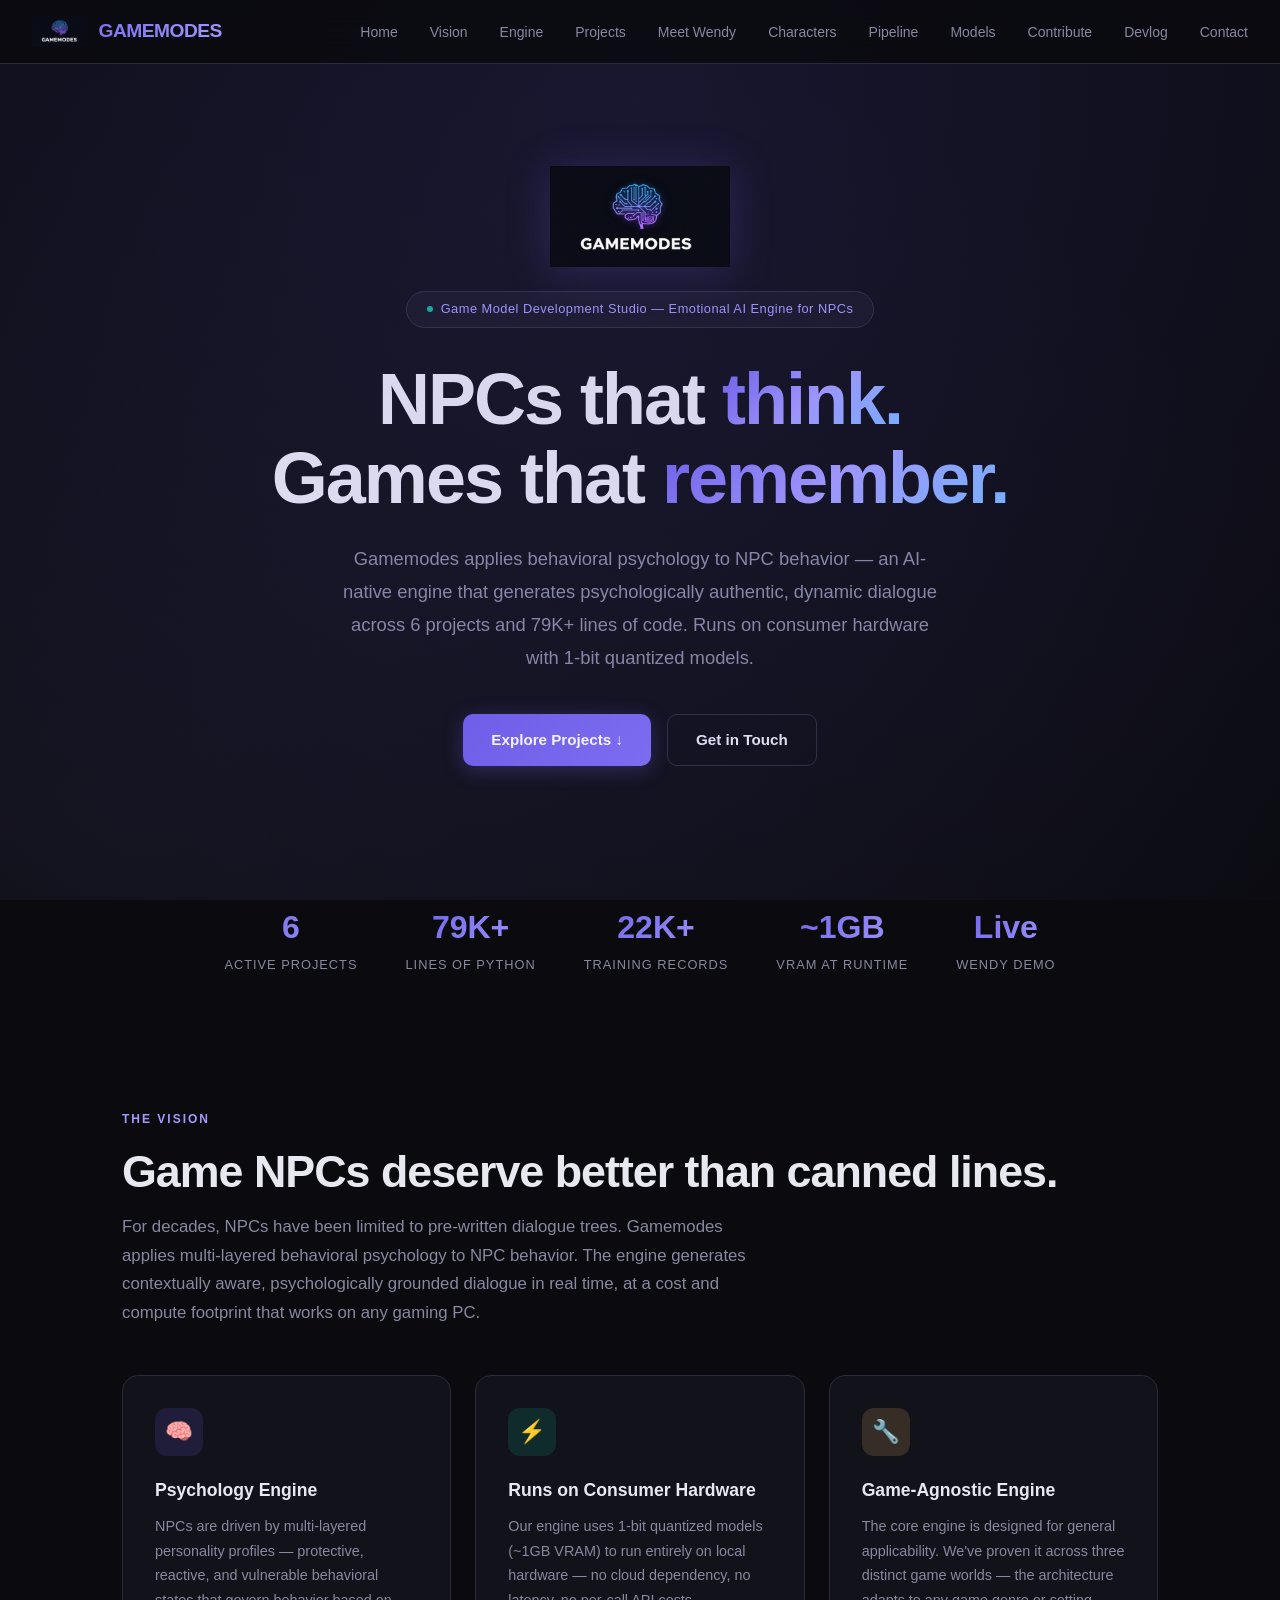
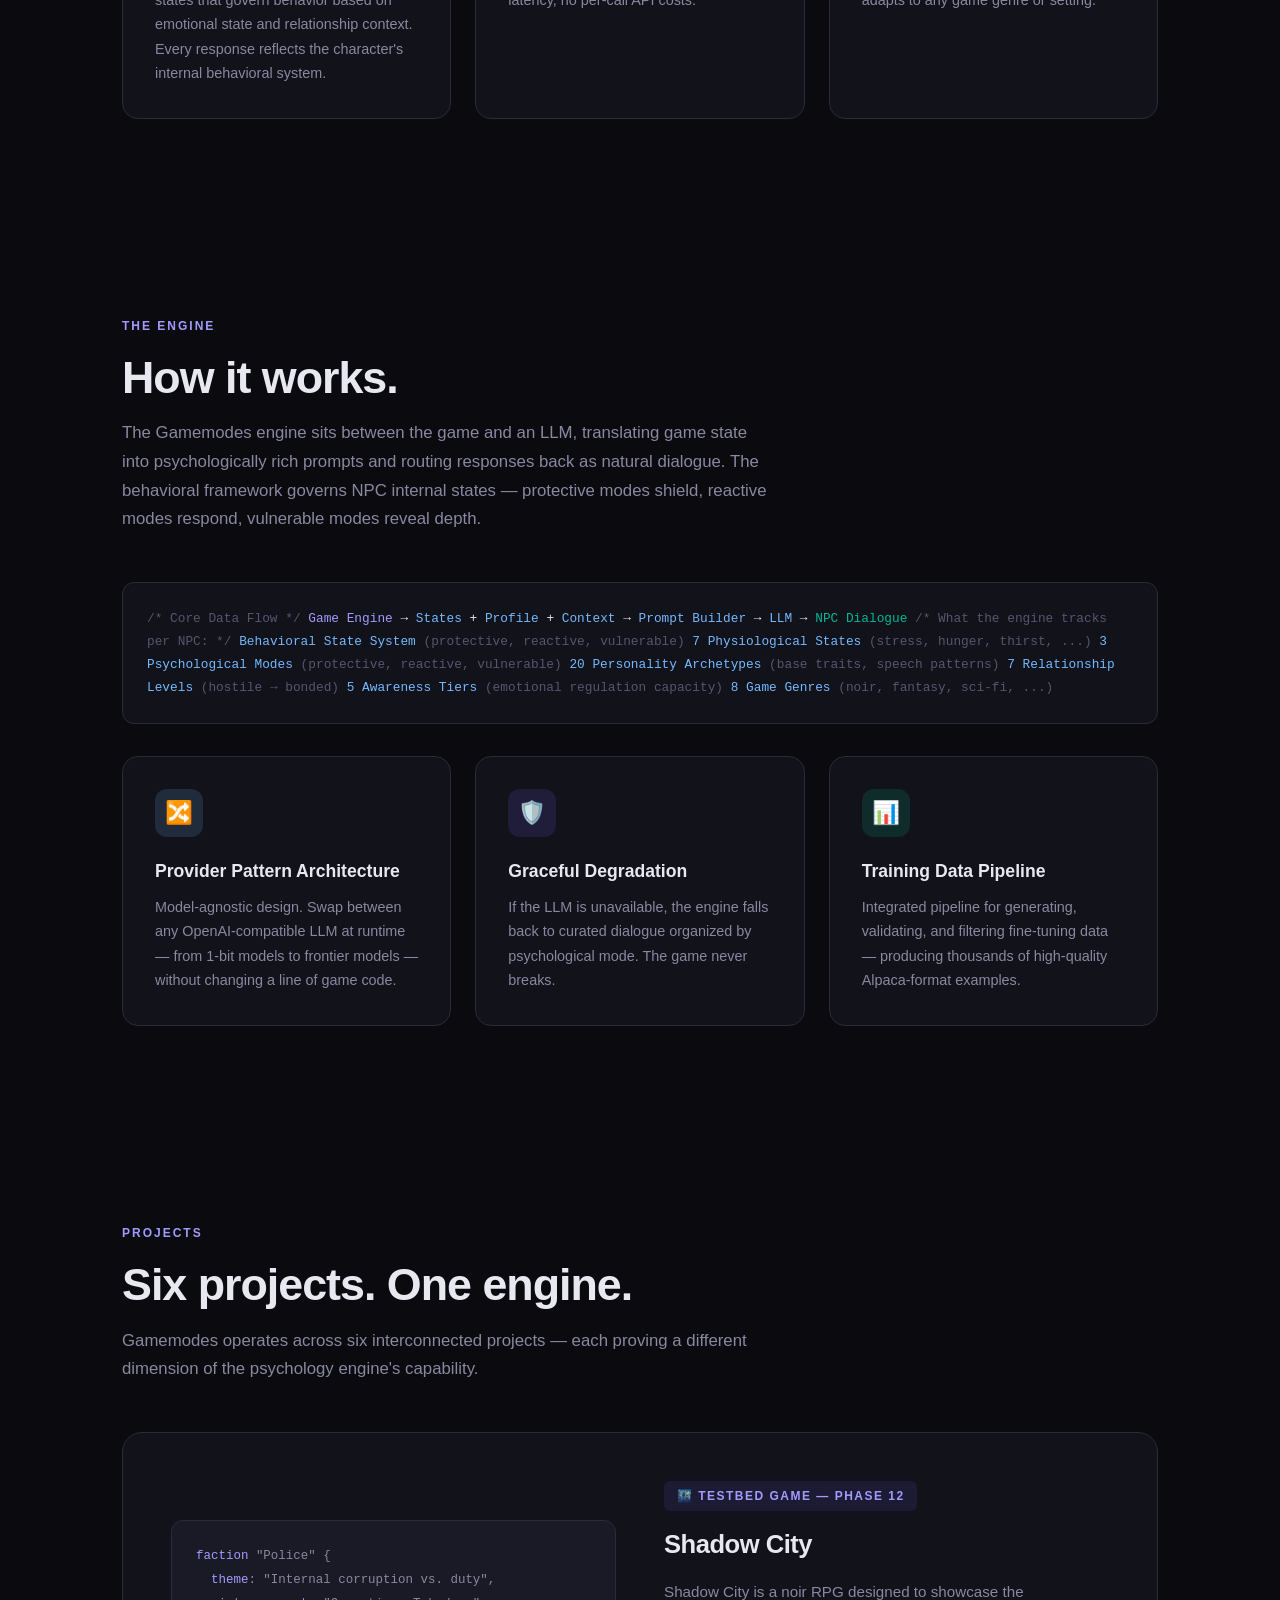
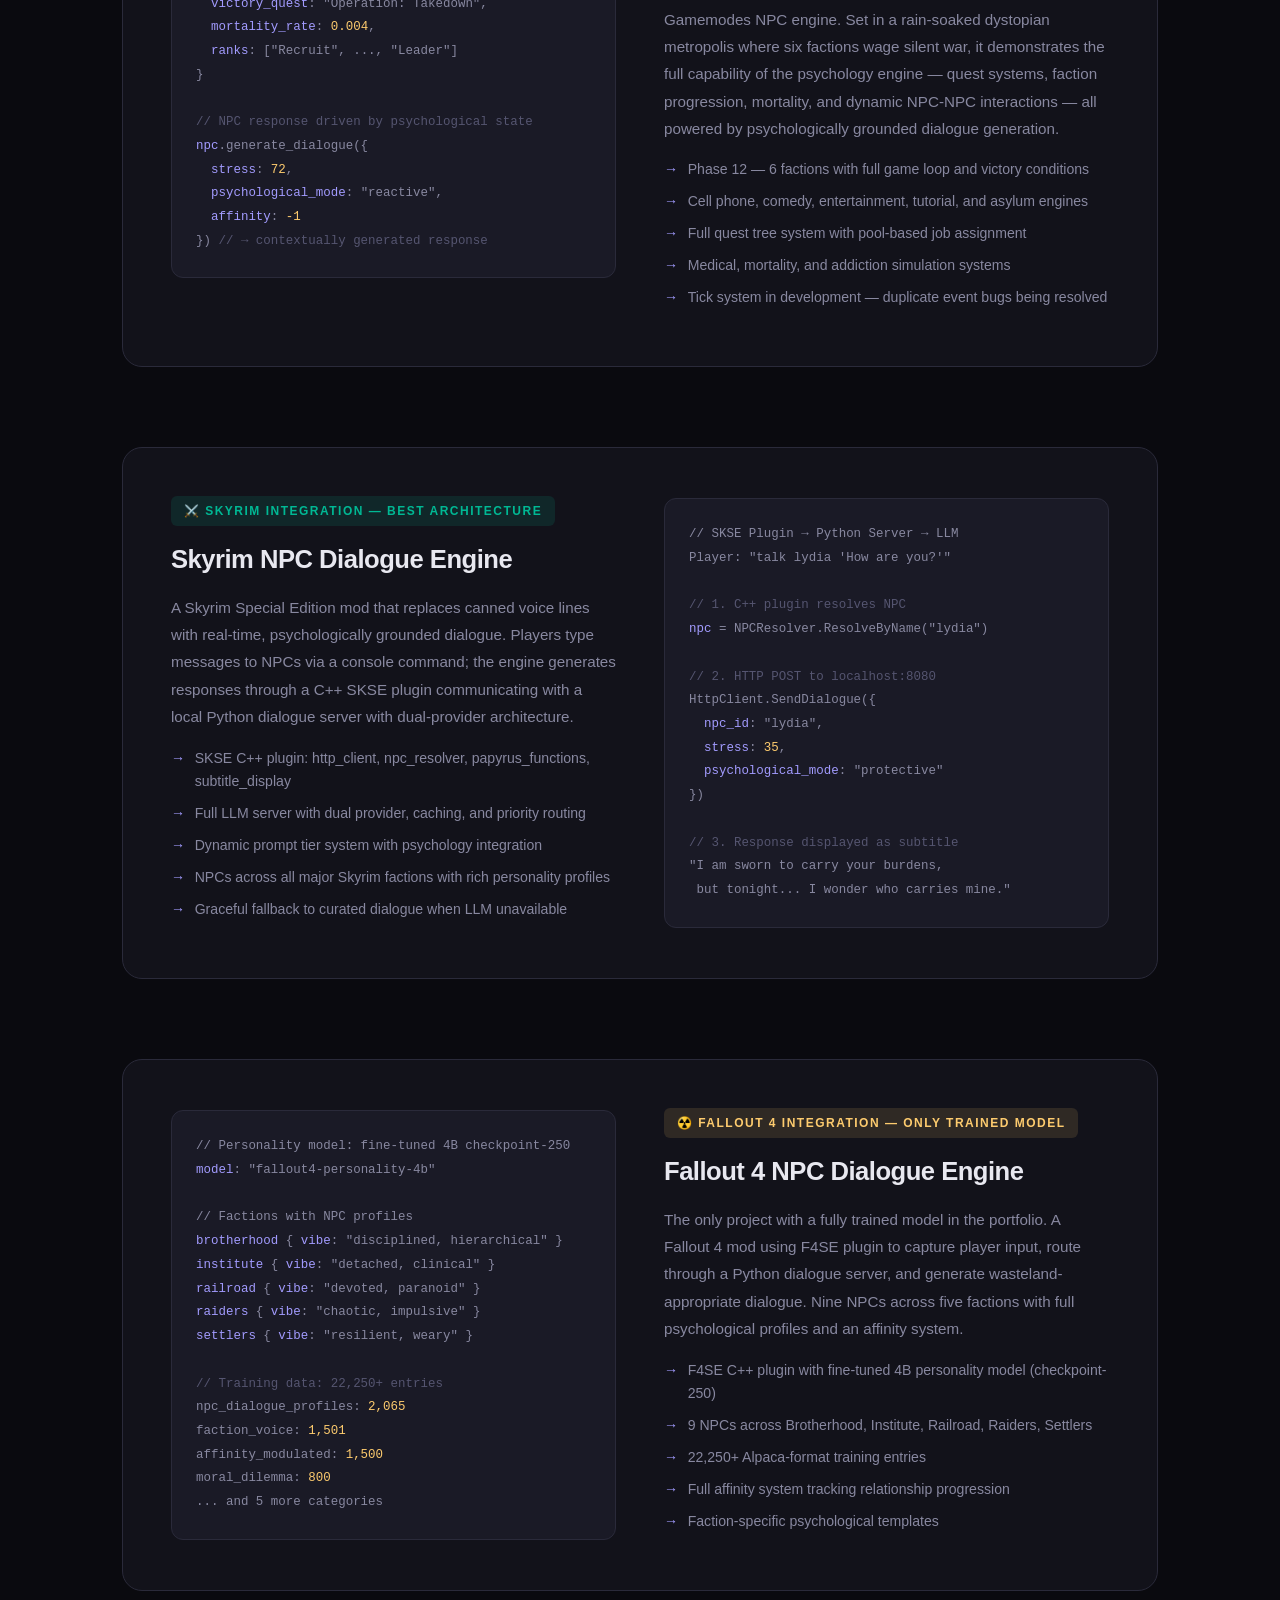
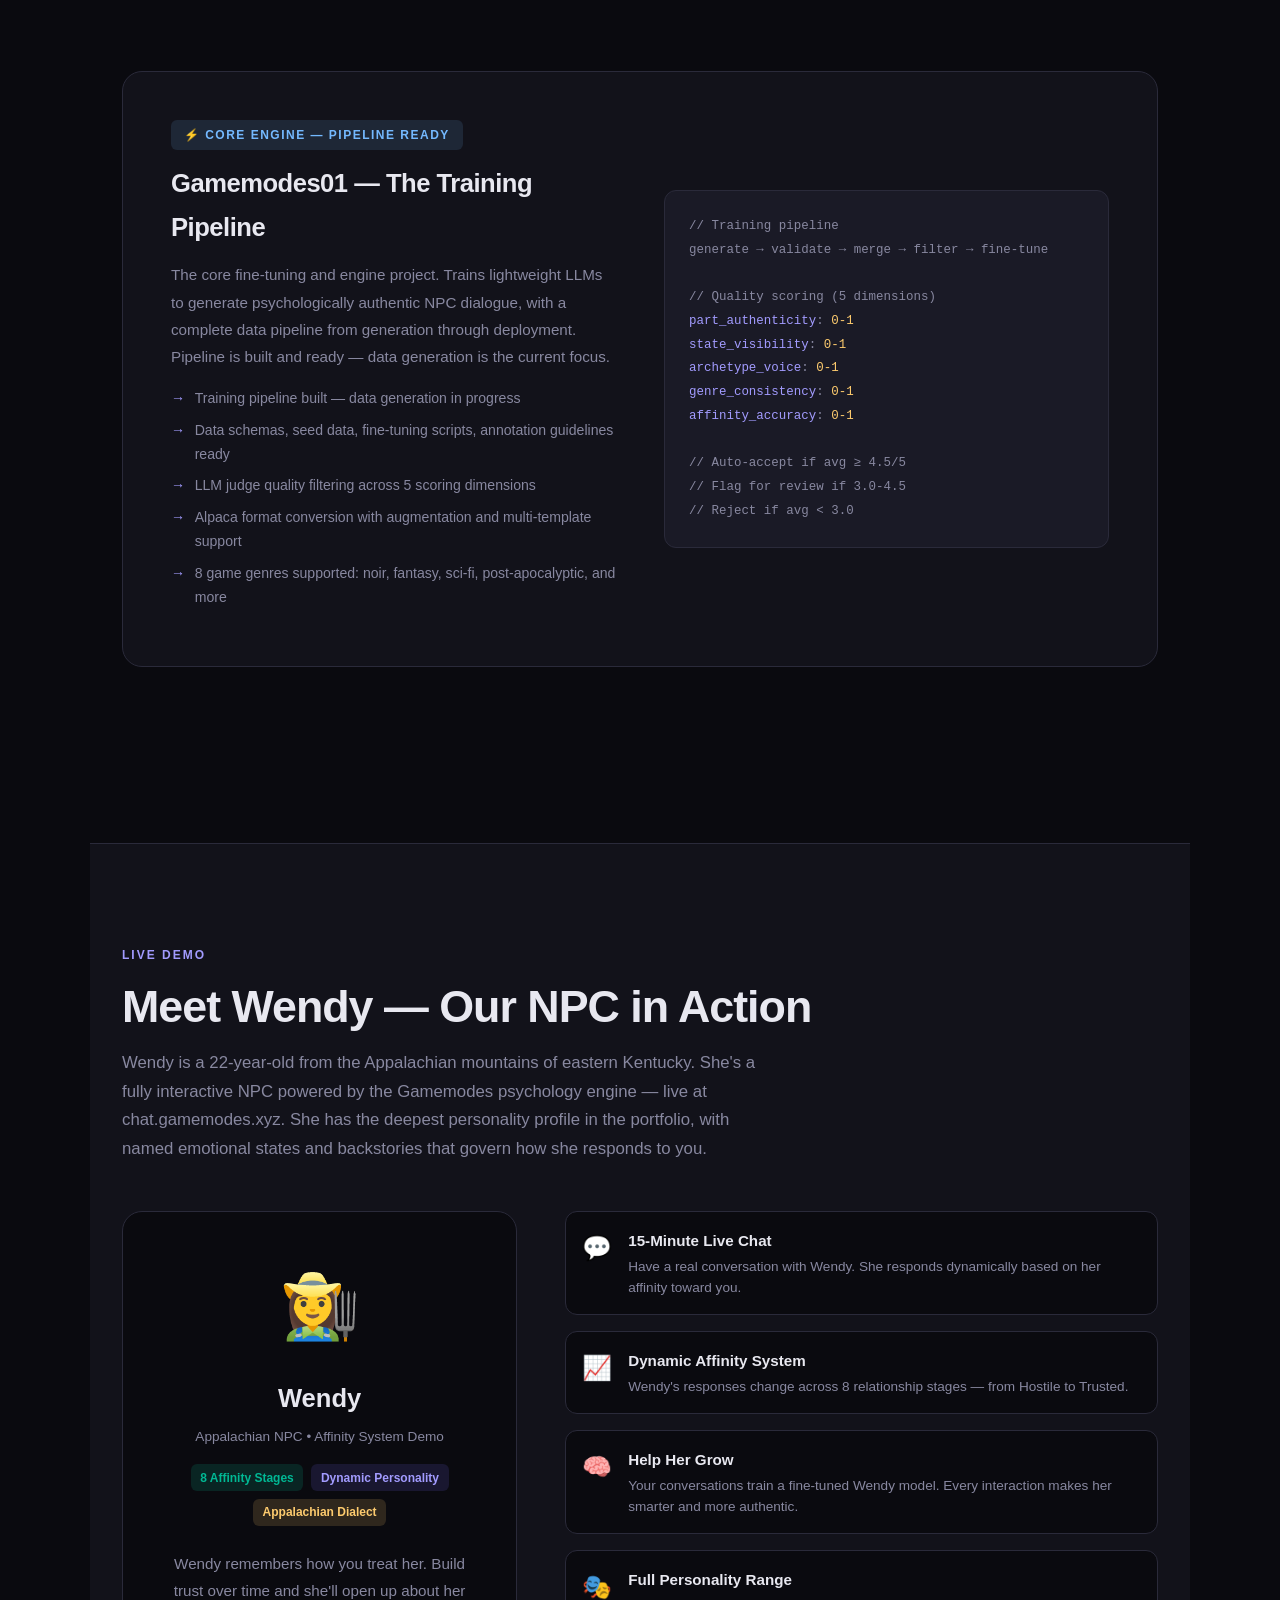
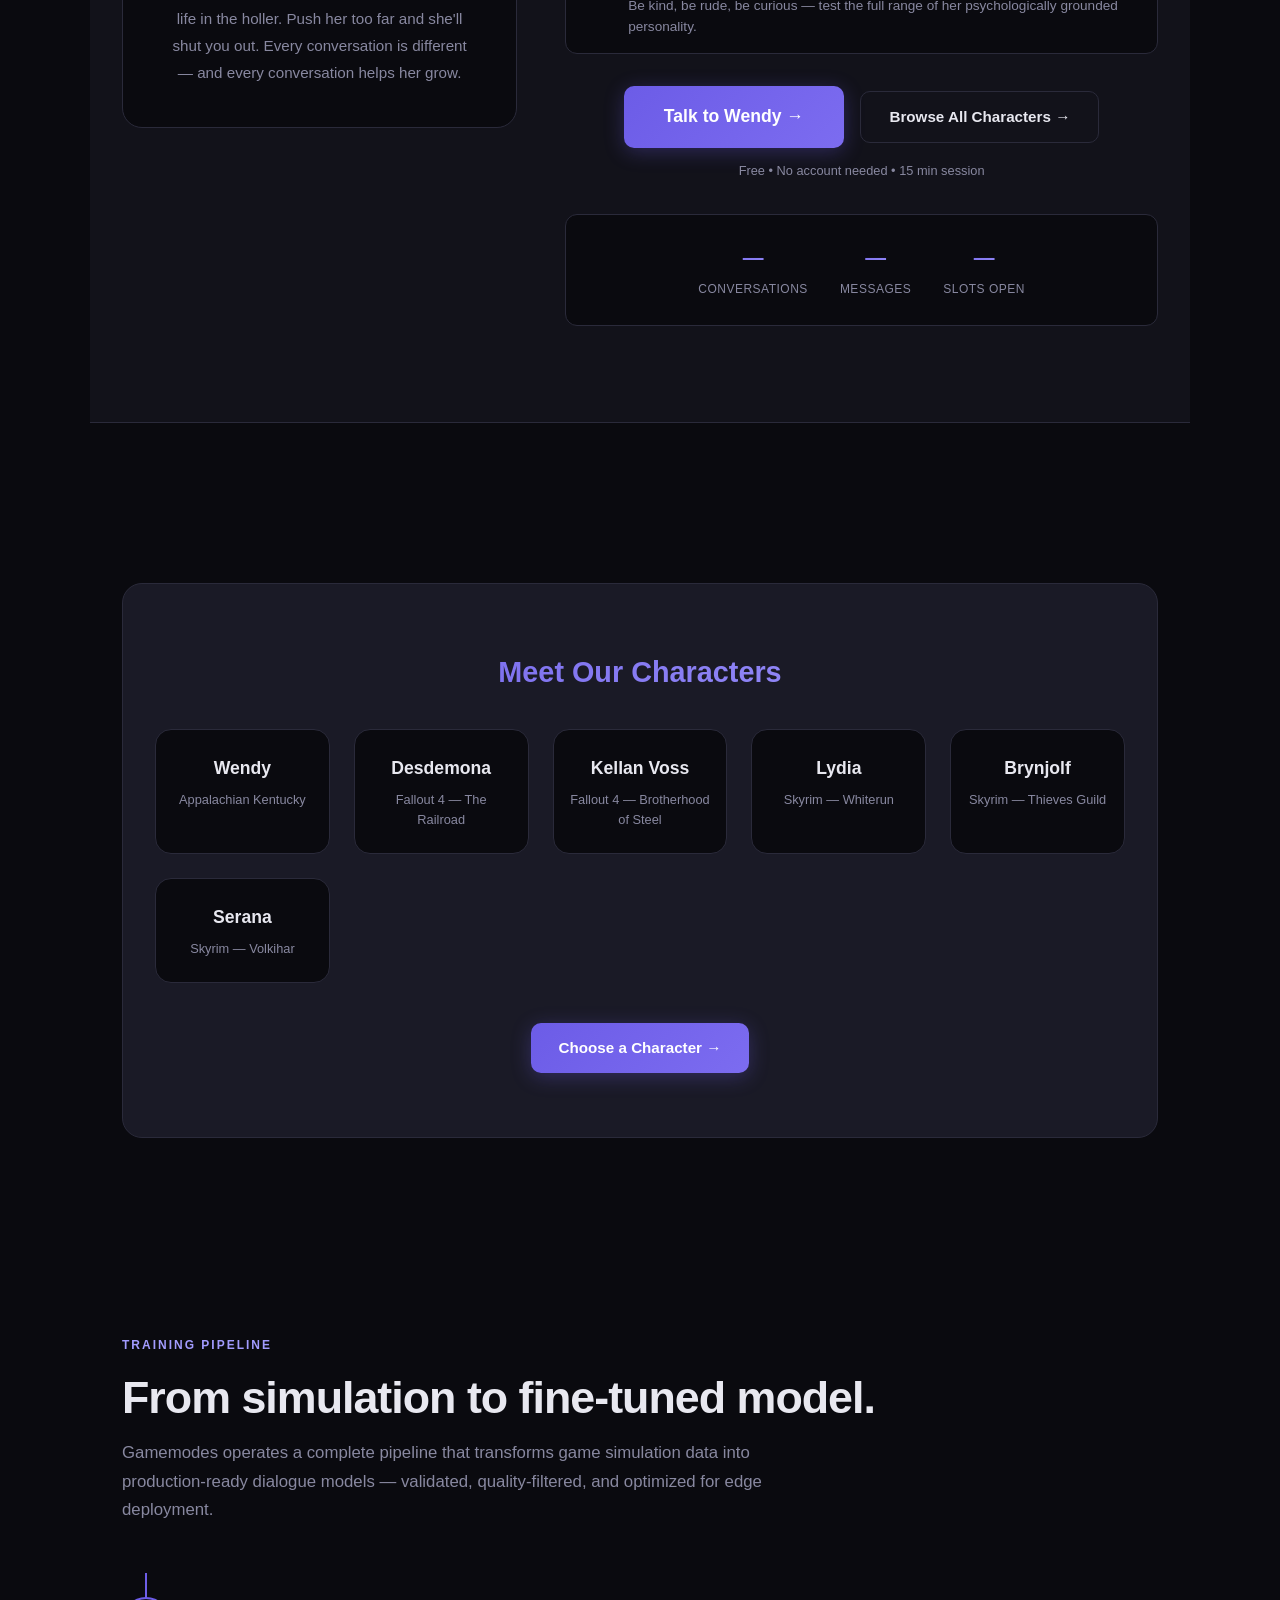
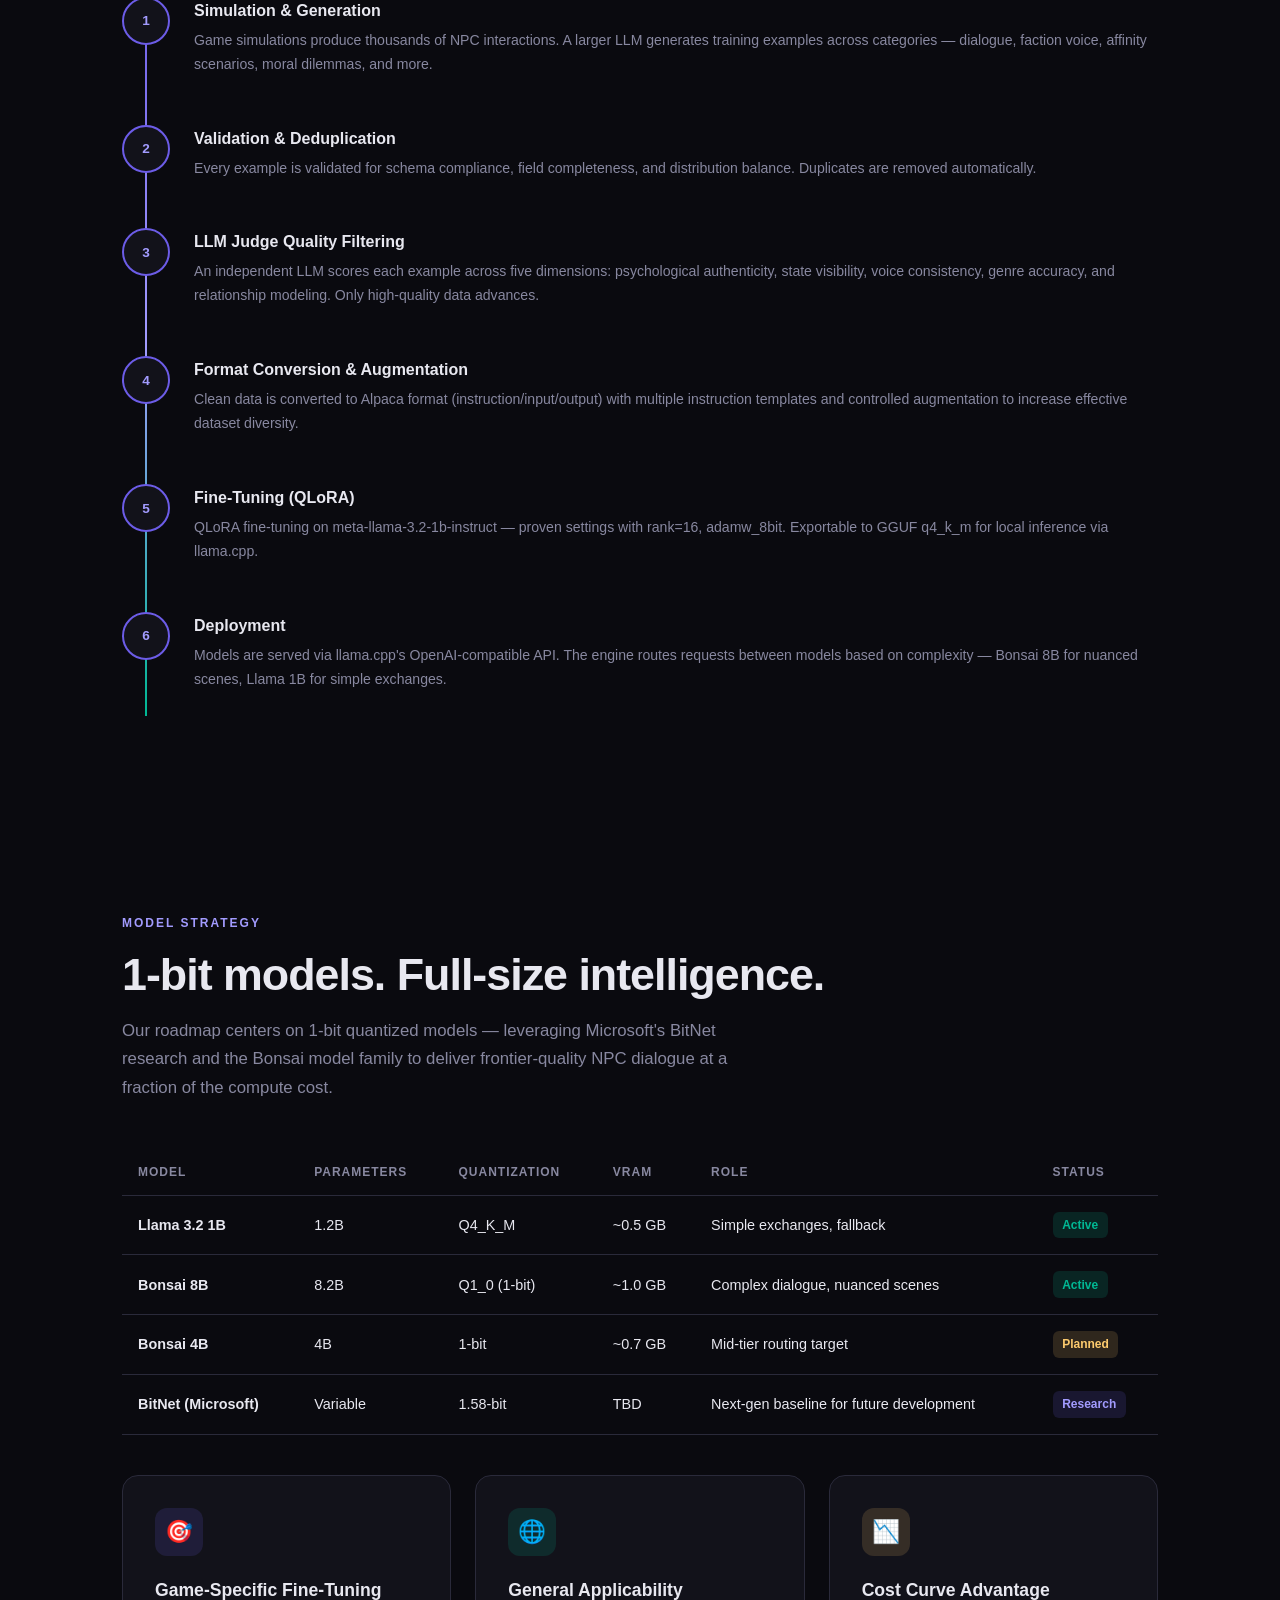
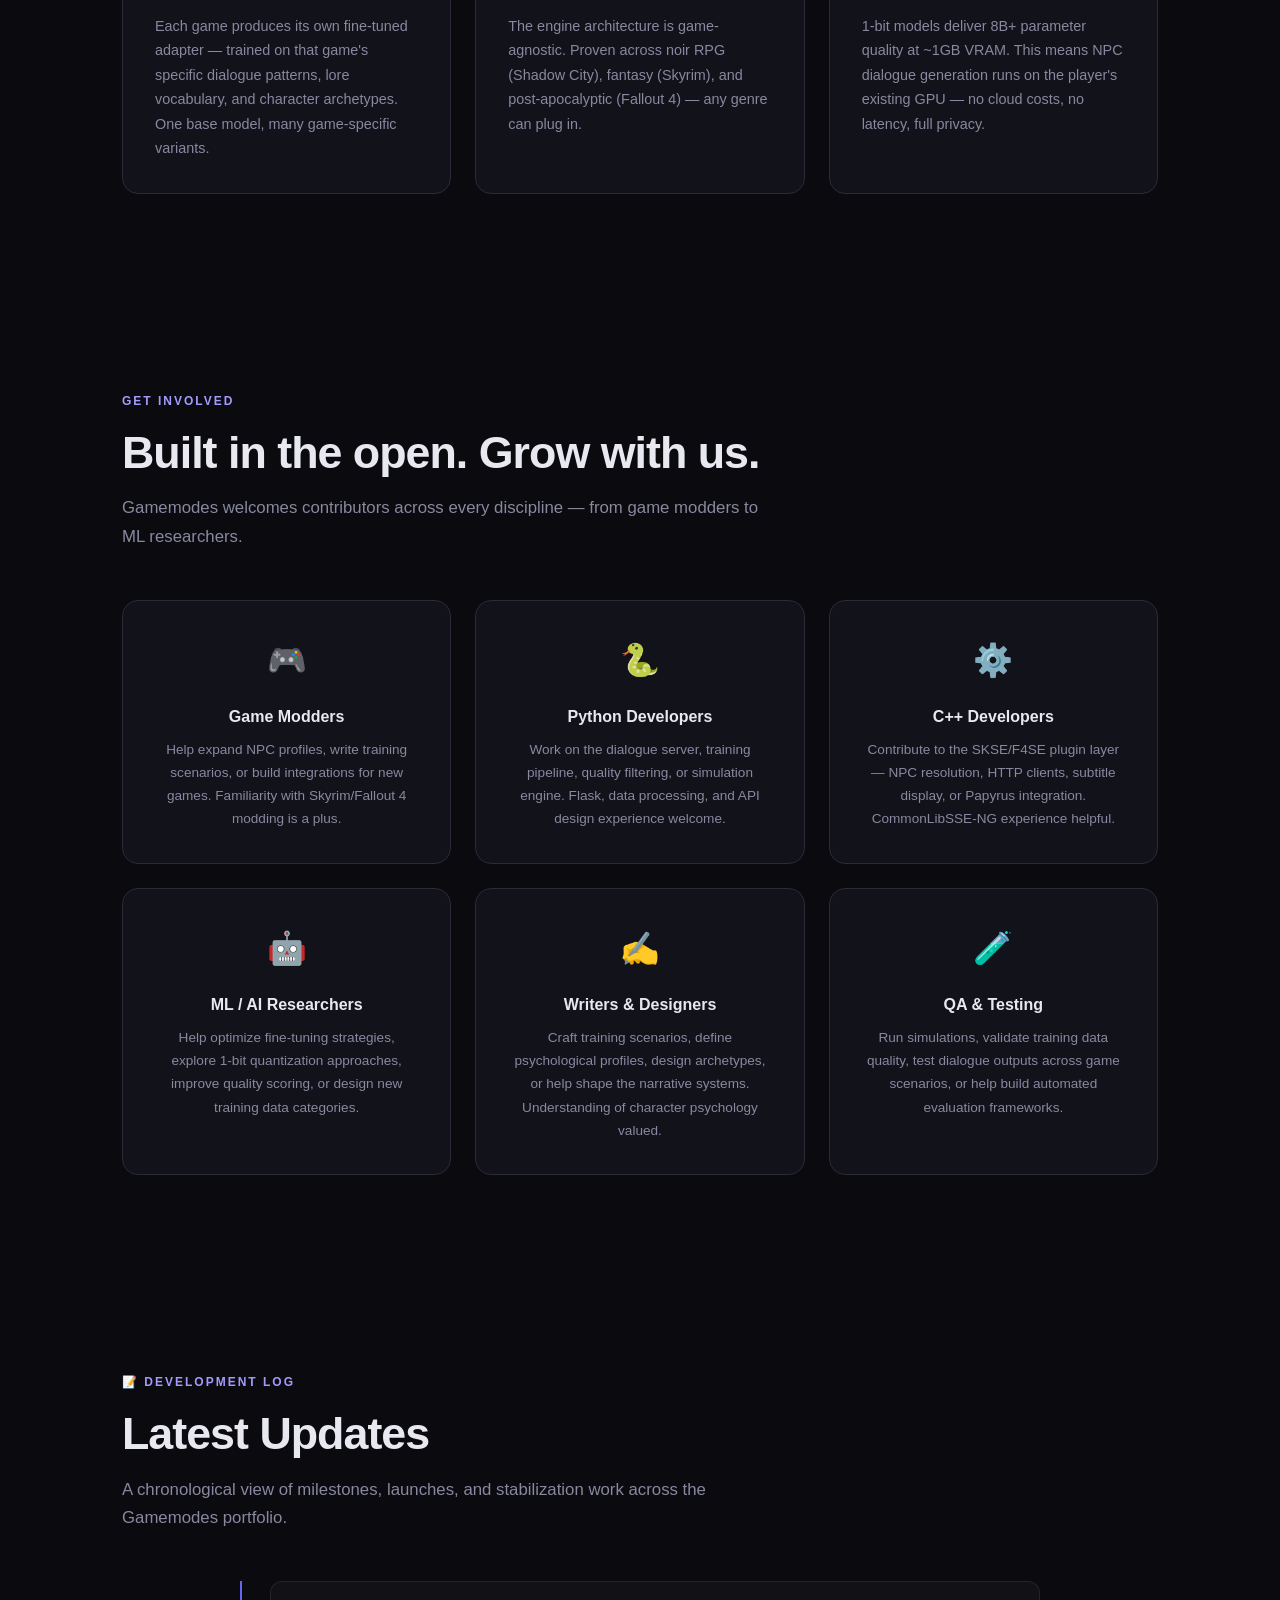
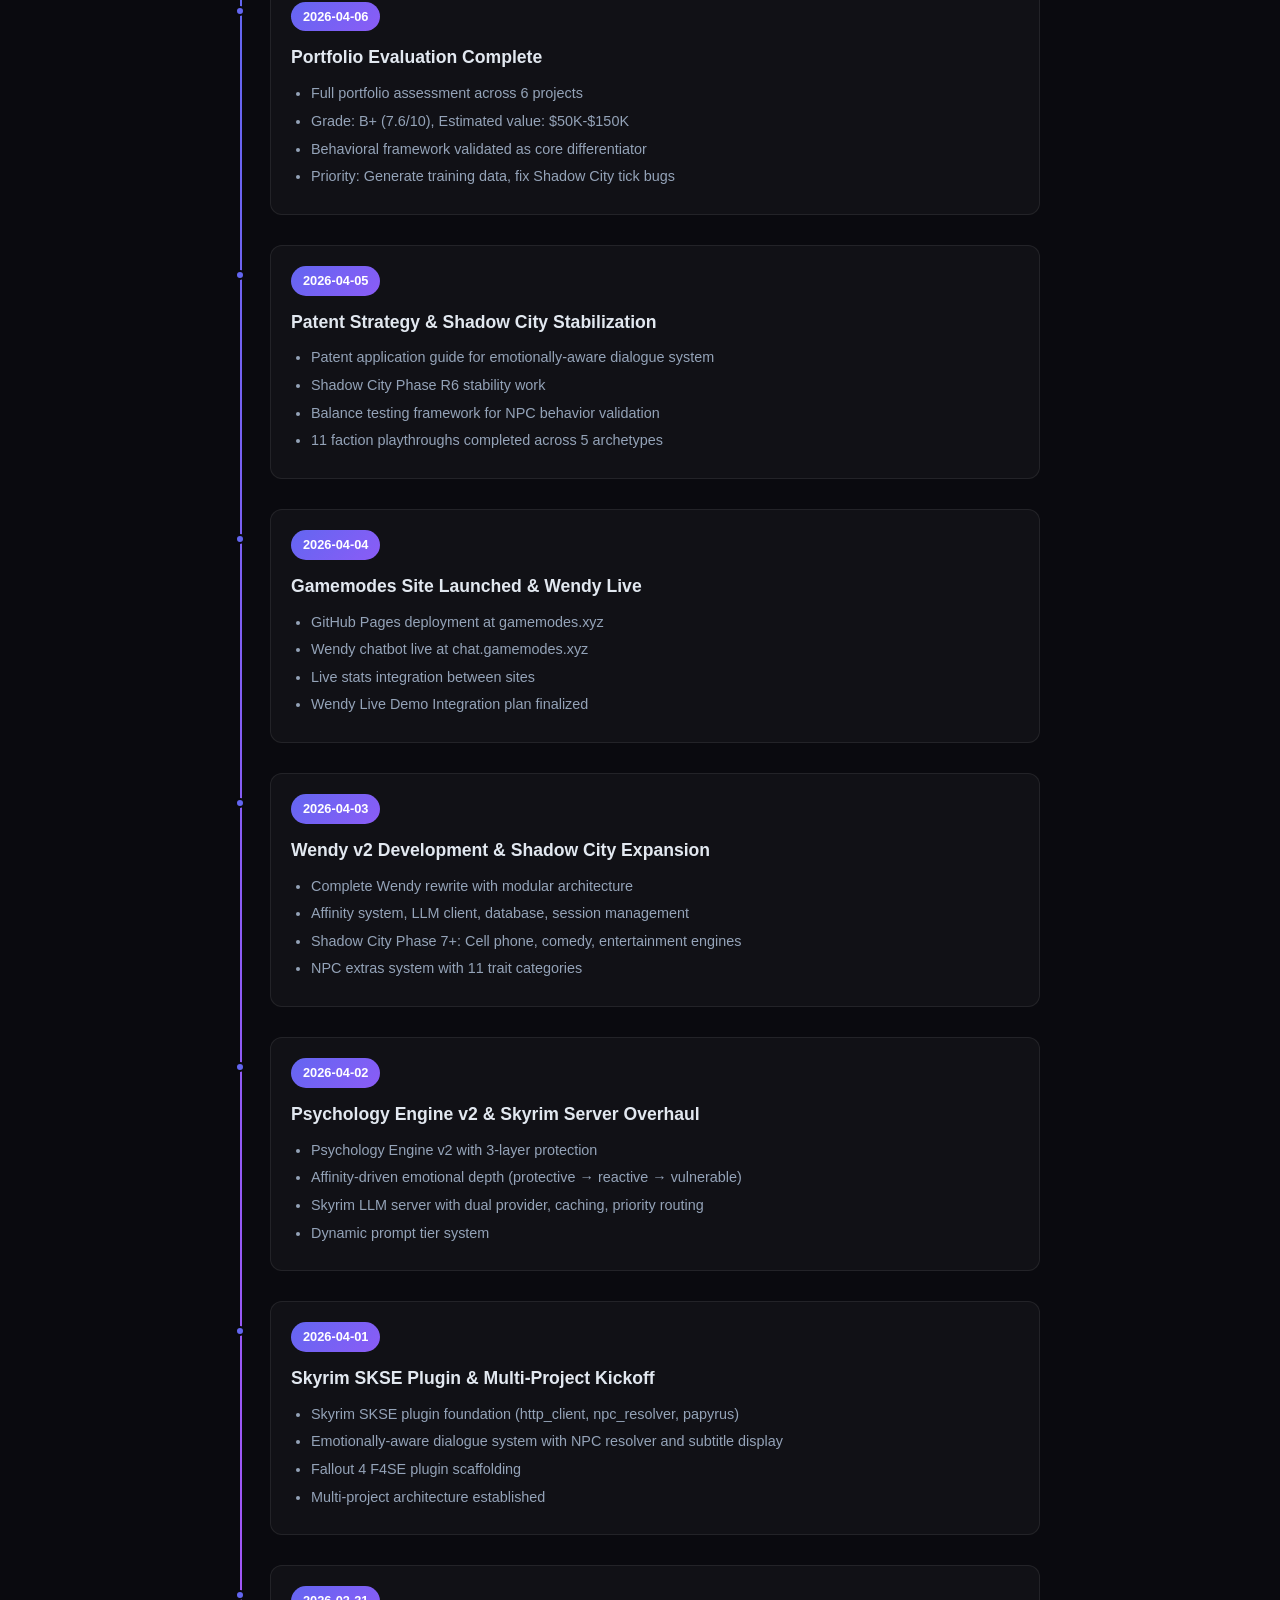
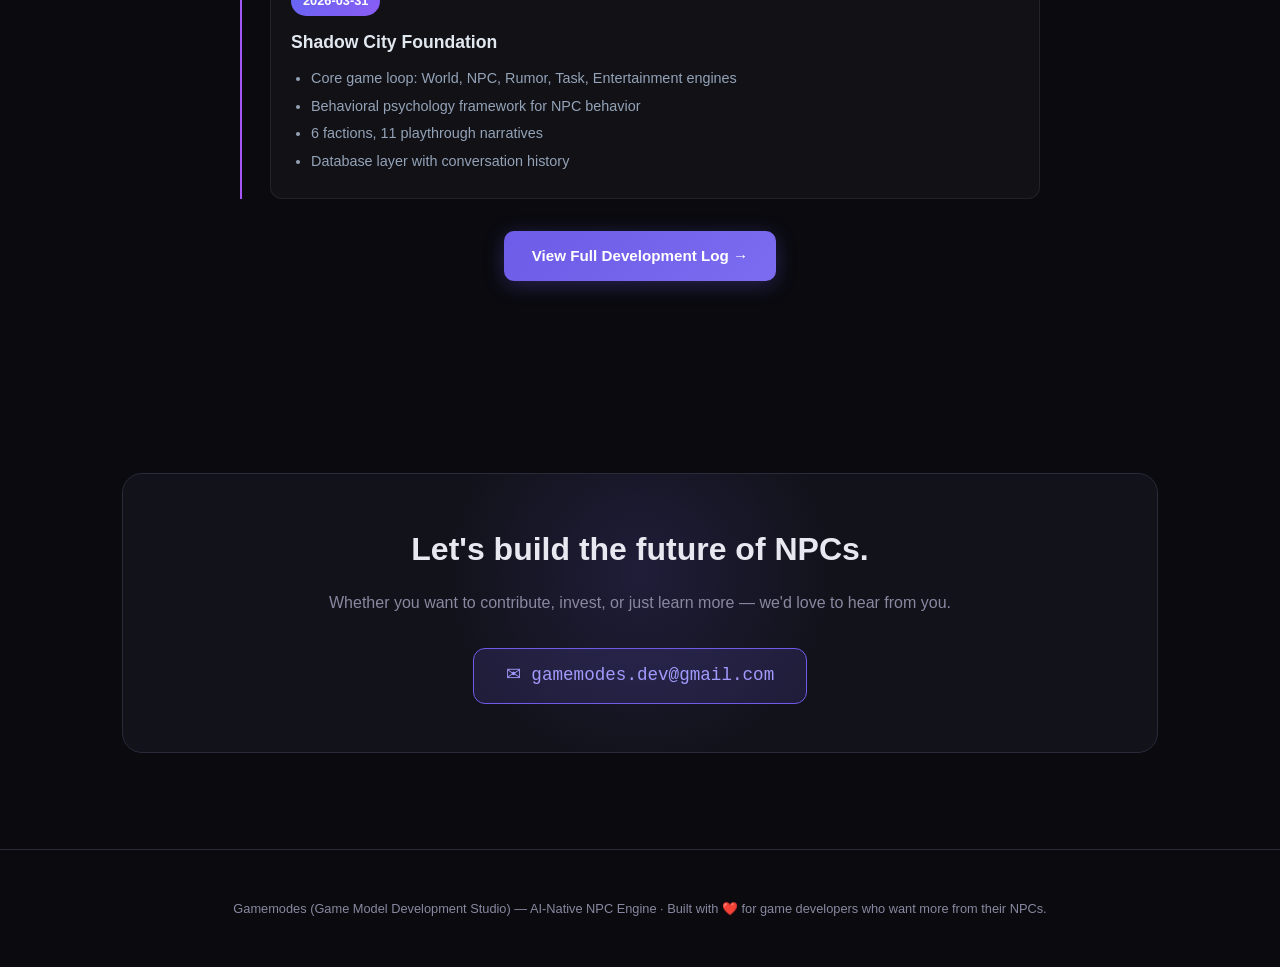
==== commit f2fb32f3: "Add multi-character selector links and character showcase to main website" ====
--- a/gamemodes-site/index.html
+++ b/gamemodes-site/index.html
@@ -590,6 +590,54 @@
     letter-spacing: 0.5px;
   }
 
+  /* ── CHARACTER SHOWCASE ────────────────────────── */
+  .character-showcase {
+    text-align: center;
+    padding: 4rem 2rem;
+    background: var(--surface2);
+    border-radius: 20px;
+    border: 1px solid var(--border);
+    margin-top: 4rem;
+  }
+  .character-showcase h3 {
+    font-size: 1.8rem;
+    font-weight: 800;
+    margin-bottom: 2rem;
+    background: linear-gradient(135deg, var(--accent), var(--accent2));
+    -webkit-background-clip: text;
+    -webkit-text-fill-color: transparent;
+  }
+  .character-cards {
+    display: grid;
+    grid-template-columns: repeat(auto-fit, minmax(160px, 1fr));
+    gap: 1.5rem;
+    margin-bottom: 2.5rem;
+  }
+  .character-card {
+    background: var(--bg);
+    border: 1px solid var(--border);
+    border-radius: 16px;
+    padding: 1.5rem 1rem;
+    transition: all 0.3s;
+    text-align: center;
+  }
+  .character-card:hover {
+    border-color: var(--accent);
+    transform: translateY(-4px);
+    box-shadow: 0 12px 40px rgba(0,0,0,0.3);
+  }
+  .character-card h4 {
+    font-size: 1.1rem;
+    font-weight: 700;
+    margin-bottom: 0.4rem;
+    color: var(--text);
+  }
+  .character-card p {
+    font-size: 0.8rem;
+    color: var(--text-dim);
+    line-height: 1.5;
+  }
+
   /* ── RESPONSIVE ──────────────────────────────── */
   @media (max-width: 768px) {
     .project { grid-template-columns: 1fr; }
@@ -599,6 +647,7 @@
     section { padding: 4rem 1.5rem; }
     .wendy-showcase { grid-template-columns: 1fr; }
     .wendy-live-stats { flex-direction: column; gap: 1rem; }
+    .character-cards { grid-template-columns: repeat(2, 1fr); }
   }
 
   /* ── DEVLOG TIMELINE ─────────────────────────── */
@@ -680,6 +729,7 @@
     <li><a href="#engine">Engine</a></li>
     <li><a href="#projects">Projects</a></li>
     <li><a href="#wendy">Meet Wendy</a></li>
+    <li><a href="https://chat.gamemodes.xyz/characters" target="_blank">Characters</a></li>
     <li><a href="#pipeline">Pipeline</a></li>
     <li><a href="#models">Models</a></li>
     <li><a href="#contribute">Contribute</a></li>
@@ -1001,6 +1051,9 @@
           <a href="https://chat.gamemodes.xyz?demo" class="btn btn-primary wendy-cta-btn" target="_blank">
             Talk to Wendy →
           </a>
+          <a href="https://chat.gamemodes.xyz/characters" class="btn btn-ghost" target="_blank" style="margin-left: 12px;">
+            Browse All Characters →
+          </a>
           <p class="wendy-cta-note">Free • No account needed • 15 min session</p>
         </div>
 
@@ -1020,6 +1073,40 @@
         </div>
       </div>
     </div>
+  </div>
+</section>
+
+<!-- CHARACTER SHOWCASE -->
+<section>
+  <div class="character-showcase">
+    <h3>Meet Our Characters</h3>
+    <div class="character-cards">
+      <div class="character-card">
+        <h4>Wendy</h4>
+        <p>Appalachian Kentucky</p>
+      </div>
+      <div class="character-card">
+        <h4>Desdemona</h4>
+        <p>Fallout 4 — The Railroad</p>
+      </div>
+      <div class="character-card">
+        <h4>Kellan Voss</h4>
+        <p>Fallout 4 — Brotherhood of Steel</p>
+      </div>
+      <div class="character-card">
+        <h4>Lydia</h4>
+        <p>Skyrim — Whiterun</p>
+      </div>
+      <div class="character-card">
+        <h4>Brynjolf</h4>
+        <p>Skyrim — Thieves Guild</p>
+      </div>
+      <div class="character-card">
+        <h4>Serana</h4>
+        <p>Skyrim — Volkihar</p>
+      </div>
+    </div>
+    <a href="https://chat.gamemodes.xyz/characters" class="btn btn-primary" target="_blank">Choose a Character →</a>
   </div>
 </section>
 
